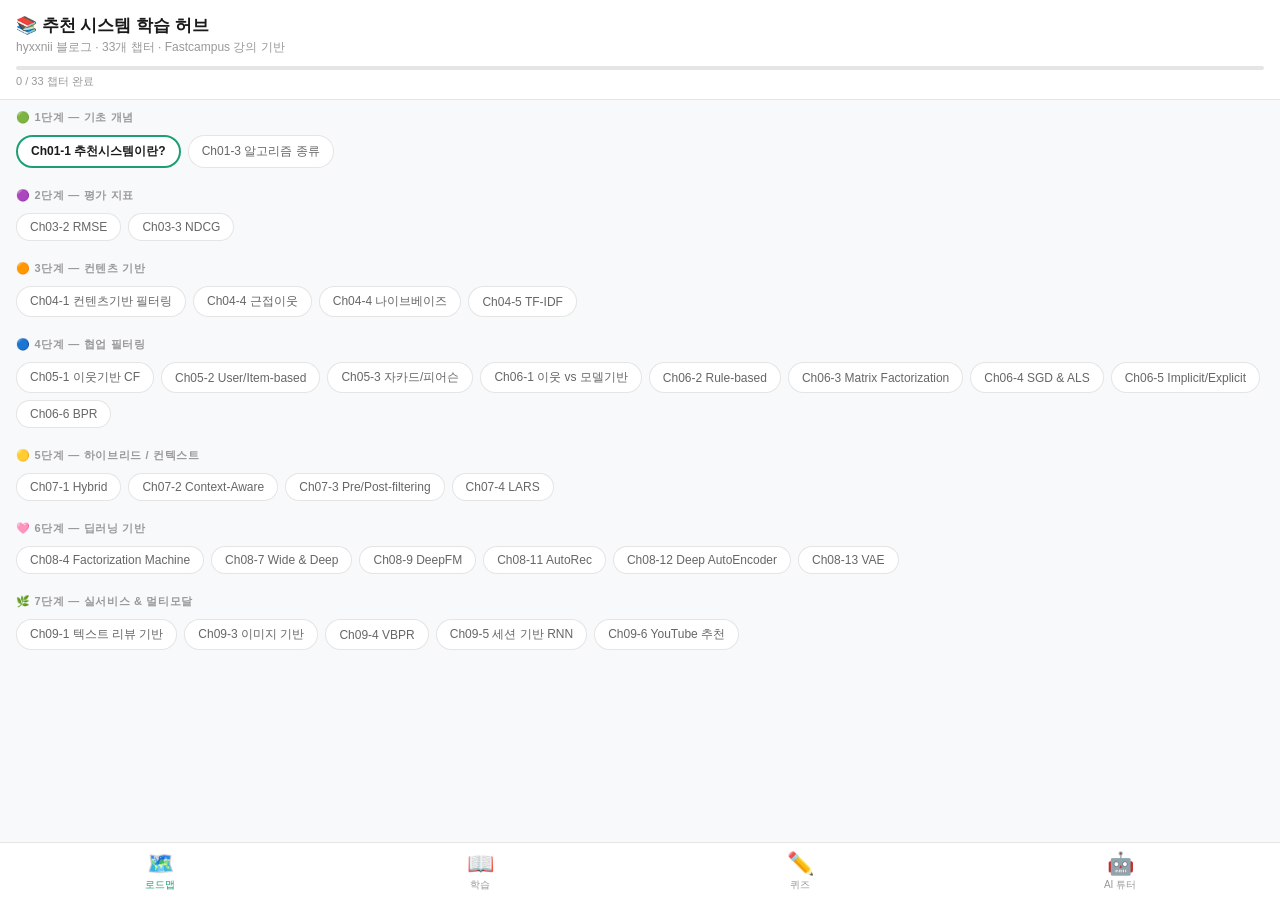
==== index.html @ 432d5e24 "Rename reco.html to index.html" ====
<!DOCTYPE html>
<html lang="ko">
<head>
<meta charset="UTF-8">
<meta name="viewport" content="width=device-width, initial-scale=1.0, maximum-scale=1.0, user-scalable=no">
<meta name="mobile-web-app-capable" content="yes">
<meta name="apple-mobile-web-app-capable" content="yes">
<meta name="apple-mobile-web-app-status-bar-style" content="default">
<meta name="apple-mobile-web-app-title" content="RecSys 학습">
<meta name="theme-color" content="#1D9E75">
<title>추천 시스템 학습 허브</title>
<style>
  :root {
    --green: #1D9E75;
    --green-light: #E1F5EE;
    --green-dark: #0F6E56;
    --purple-light: #EEEDFE;
    --purple-dark: #3C3489;
    --coral-light: #FAECE7;
    --coral-dark: #993C1D;
    --blue-light: #E6F1FB;
    --blue-dark: #185FA5;
    --amber-light: #FAEEDA;
    --amber-dark: #854F0B;
    --pink-light: #FBEAF0;
    --pink-dark: #993356;
    --bg: #F8F9FA;
    --surface: #FFFFFF;
    --text: #1a1a1a;
    --text-sub: #666;
    --text-hint: #999;
    --border: rgba(0,0,0,0.1);
    --radius: 14px;
    --radius-sm: 10px;
    --bottom-nav-h: 64px;
  }
  @media (prefers-color-scheme: dark) {
    :root {
      --bg: #111;
      --surface: #1e1e1e;
      --text: #f0f0f0;
      --text-sub: #aaa;
      --text-hint: #666;
      --border: rgba(255,255,255,0.1);
      --green-light: #0a3028;
      --purple-light: #1a1840;
      --coral-light: #3a1a10;
      --blue-light: #0a2040;
      --amber-light: #2a1a00;
      --pink-light: #2a0a18;
    }
  }

  * { box-sizing: border-box; margin: 0; padding: 0; -webkit-tap-highlight-color: transparent; }

  body {
    font-family: -apple-system, BlinkMacSystemFont, 'Pretendard', 'Noto Sans KR', sans-serif;
    background: var(--bg);
    color: var(--text);
    min-height: 100vh;
    overflow-x: hidden;
  }

  /* ── 상단 헤더 ── */
  .app-header {
    position: fixed; top: 0; left: 0; right: 0; z-index: 100;
    background: var(--surface);
    border-bottom: 1px solid var(--border);
    padding: 14px 16px 10px;
    padding-top: max(14px, env(safe-area-inset-top));
  }
  .app-header h1 { font-size: 17px; font-weight: 700; color: var(--text); }
  .app-header p { font-size: 12px; color: var(--text-hint); margin-top: 2px; }
  .progress-wrap { margin-top: 10px; }
  .progress-track { height: 4px; background: var(--border); border-radius: 99px; }
  .progress-fill { height: 4px; border-radius: 99px; background: var(--green); transition: width 0.4s ease; }
  .progress-label { font-size: 11px; color: var(--text-hint); margin-top: 4px; }

  /* ── 바텀 네비게이션 ── */
  .bottom-nav {
    position: fixed; bottom: 0; left: 0; right: 0; z-index: 100;
    background: var(--surface);
    border-top: 1px solid var(--border);
    display: flex;
    padding-bottom: env(safe-area-inset-bottom);
  }
  .nav-item {
    flex: 1; display: flex; flex-direction: column; align-items: center;
    padding: 10px 4px 8px; cursor: pointer;
    border: none; background: none; color: var(--text-hint);
    font-size: 10px; font-family: inherit; gap: 3px;
    transition: color 0.15s;
  }
  .nav-item.active { color: var(--green); }
  .nav-icon { font-size: 22px; line-height: 1; }

  /* ── 메인 컨텐츠 영역 ── */
  .main {
    padding-top: 110px;
    padding-bottom: calc(var(--bottom-nav-h) + env(safe-area-inset-bottom) + 16px);
    min-height: 100vh;
  }

  .screen { display: none; padding: 0 16px; }
  .screen.active { display: block; }

  /* ── 로드맵 화면 ── */
  .roadmap-section { margin-bottom: 20px; }
  .section-label {
    font-size: 11px; font-weight: 600; color: var(--text-hint);
    text-transform: uppercase; letter-spacing: 0.06em;
    margin-bottom: 10px;
  }
  .chip-row { display: flex; flex-wrap: wrap; gap: 7px; }
  .chip {
    font-size: 12px; padding: 6px 13px; border-radius: 99px;
    border: 1px solid var(--border); background: var(--surface);
    color: var(--text-sub); cursor: pointer; font-family: inherit;
    transition: all 0.15s;
  }
  .chip.done { background: var(--green-light); border-color: var(--green); color: var(--green-dark); }
  .chip.current { border: 2px solid var(--green); font-weight: 600; color: var(--text); }

  /* ── 카드 ── */
  .card {
    background: var(--surface); border-radius: var(--radius);
    border: 1px solid var(--border); padding: 16px; margin-bottom: 12px;
  }
  .badge {
    display: inline-block; font-size: 11px; font-weight: 600;
    padding: 3px 10px; border-radius: 99px; margin-bottom: 10px;
  }
  .badge-intro { background: var(--green-light); color: var(--green-dark); }
  .badge-eval { background: var(--purple-light); color: var(--purple-dark); }
  .badge-content { background: var(--coral-light); color: var(--coral-dark); }
  .badge-collab { background: var(--blue-light); color: var(--blue-dark); }
  .badge-hybrid { background: var(--amber-light); color: var(--amber-dark); }
  .badge-deep { background: var(--pink-light); color: var(--pink-dark); }
  .badge-industry { background: var(--green-light); color: var(--green-dark); }

  .lesson-title { font-size: 18px; font-weight: 700; color: var(--text); margin-bottom: 4px; }
  .lesson-meta { font-size: 12px; color: var(--text-hint); margin-bottom: 16px; display: flex; gap: 12px; align-items: center; }
  .lesson-meta a { color: var(--green); text-decoration: none; }

  .concept {
    border-left: 3px solid var(--green);
    background: var(--green-light);
    border-radius: 0 var(--radius-sm) var(--radius-sm) 0;
    padding: 12px 14px; margin-bottom: 10px;
  }
  .concept h3 { font-size: 13px; font-weight: 700; color: var(--green-dark); margin-bottom: 6px; }
  .concept p { font-size: 13px; color: var(--text-sub); line-height: 1.7; }

  .btn-row { display: flex; gap: 8px; margin-top: 16px; }
  .btn {
    flex: 1; padding: 13px; border-radius: var(--radius-sm);
    border: 1px solid var(--border); background: var(--surface);
    font-size: 14px; font-weight: 600; cursor: pointer;
    font-family: inherit; color: var(--text);
    transition: opacity 0.15s;
  }
  .btn:active { opacity: 0.7; }
  .btn.primary { background: var(--green); color: white; border-color: var(--green); }

  /* ── 챕터 선택 드롭다운 ── */
  .chapter-selector {
    background: var(--surface); border: 1px solid var(--border);
    border-radius: var(--radius-sm); padding: 10px 14px;
    font-size: 14px; color: var(--text); margin-bottom: 16px;
    width: 100%; font-family: inherit; appearance: none;
    background-image: url("data:image/svg+xml,%3Csvg xmlns='http://www.w3.org/2000/svg' width='12' height='12' viewBox='0 0 24 24' fill='none' stroke='%23999' stroke-width='2'%3E%3Cpolyline points='6 9 12 15 18 9'%3E%3C/polyline%3E%3C/svg%3E");
    background-repeat: no-repeat; background-position: right 14px center;
  }

  /* ── 퀴즈 ── */
  .quiz-q { font-size: 15px; font-weight: 600; color: var(--text); margin-bottom: 16px; line-height: 1.5; }
  .opt {
    width: 100%; text-align: left; padding: 13px 14px;
    border: 1px solid var(--border); border-radius: var(--radius-sm);
    background: var(--surface); font-size: 14px; color: var(--text);
    cursor: pointer; margin-bottom: 8px; font-family: inherit; line-height: 1.4;
    transition: all 0.15s;
  }
  .opt:active { opacity: 0.8; }
  .opt.correct { border-color: var(--green); background: var(--green-light); color: var(--green-dark); }
  .opt.wrong { border-color: #E24B4A; background: #FCEBEB; color: #A32D2D; }
  .feedback {
    display: none; font-size: 13px; line-height: 1.6;
    padding: 12px 14px; border-radius: var(--radius-sm); margin-top: 8px;
  }
  .feedback.show { display: block; }
  .feedback.ok { background: var(--green-light); color: var(--green-dark); }
  .feedback.bad { background: #FCEBEB; color: #A32D2D; }

  /* ── AI 튜터 ── */
  .quick-qs { display: flex; flex-direction: column; gap: 7px; margin-bottom: 16px; }
  .quick-q-btn {
    width: 100%; text-align: left; padding: 12px 14px;
    border: 1px solid var(--border); border-radius: var(--radius-sm);
    background: var(--surface); font-size: 13px; color: var(--text-sub);
    cursor: pointer; font-family: inherit; line-height: 1.4;
  }
  .quick-q-btn:active { opacity: 0.7; }

  .chat-box {
    background: var(--surface); border: 1px solid var(--border);
    border-radius: var(--radius); overflow: hidden;
  }
  .chat-header {
    padding: 12px 14px; border-bottom: 1px solid var(--border);
    font-size: 13px; font-weight: 600; color: var(--text-sub);
    background: var(--bg); display: flex; align-items: center; gap: 6px;
  }
  .chat-dot { width: 8px; height: 8px; border-radius: 50%; background: var(--green); }
  .chat-messages {
    padding: 14px; min-height: 160px; max-height: 300px;
    overflow-y: auto; display: flex; flex-direction: column; gap: 10px;
  }
  .msg-ai {
    background: var(--bg); border-radius: 4px 14px 14px 14px;
    padding: 10px 12px; font-size: 13px; line-height: 1.7; color: var(--text);
    max-width: 92%;
  }
  .msg-user {
    background: var(--green); border-radius: 14px 4px 14px 14px;
    padding: 10px 12px; font-size: 13px; line-height: 1.6; color: white;
    max-width: 92%; align-self: flex-end;
  }
  .msg-thinking {
    font-size: 12px; color: var(--text-hint); font-style: italic; padding: 4px 0;
  }
  .chat-input-row {
    display: flex; gap: 8px; padding: 10px 12px;
    border-top: 1px solid var(--border); background: var(--surface);
  }
  .chat-input-row input {
    flex: 1; border: 1px solid var(--border); border-radius: 99px;
    padding: 9px 14px; font-size: 14px; font-family: inherit;
    background: var(--bg); color: var(--text); outline: none;
  }
  .chat-input-row input:focus { border-color: var(--green); }
  .send-btn {
    width: 38px; height: 38px; border-radius: 50%;
    background: var(--green); border: none; color: white;
    font-size: 16px; cursor: pointer; display: flex; align-items: center; justify-content: center;
    flex-shrink: 0;
  }
  .send-btn:active { opacity: 0.8; }

  /* 스크롤 */
  ::-webkit-scrollbar { width: 4px; }
  ::-webkit-scrollbar-track { background: transparent; }
  ::-webkit-scrollbar-thumb { background: var(--border); border-radius: 99px; }
</style>
</head>
<body>

<header class="app-header">
  <h1>📚 추천 시스템 학습 허브</h1>
  <p>hyxxnii 블로그 · 33개 챕터 · Fastcampus 강의 기반</p>
  <div class="progress-wrap">
    <div class="progress-track">
      <div class="progress-fill" id="prog-fill" style="width:0%"></div>
    </div>
    <div class="progress-label" id="prog-label">0 / 33 챕터 완료</div>
  </div>
</header>

<main class="main">

  <!-- ① 로드맵 화면 -->
  <div class="screen active" id="screen-map">
    <div class="roadmap-section">
      <div class="section-label">🟢 1단계 — 기초 개념</div>
      <div class="chip-row">
        <button class="chip current" onclick="goLesson(0)">Ch01-1 추천시스템이란?</button>
        <button class="chip" onclick="goLesson(1)">Ch01-3 알고리즘 종류</button>
      </div>
    </div>
    <div class="roadmap-section">
      <div class="section-label">🟣 2단계 — 평가 지표</div>
      <div class="chip-row">
        <button class="chip" onclick="goLesson(2)">Ch03-2 RMSE</button>
        <button class="chip" onclick="goLesson(3)">Ch03-3 NDCG</button>
      </div>
    </div>
    <div class="roadmap-section">
      <div class="section-label">🟠 3단계 — 컨텐츠 기반</div>
      <div class="chip-row">
        <button class="chip" onclick="goLesson(4)">Ch04-1 컨텐츠기반 필터링</button>
        <button class="chip" onclick="goLesson(5)">Ch04-4 근접이웃</button>
        <button class="chip" onclick="goLesson(6)">Ch04-4 나이브베이즈</button>
        <button class="chip" onclick="goLesson(7)">Ch04-5 TF-IDF</button>
      </div>
    </div>
    <div class="roadmap-section">
      <div class="section-label">🔵 4단계 — 협업 필터링</div>
      <div class="chip-row">
        <button class="chip" onclick="goLesson(8)">Ch05-1 이웃기반 CF</button>
        <button class="chip" onclick="goLesson(9)">Ch05-2 User/Item-based</button>
        <button class="chip" onclick="goLesson(10)">Ch05-3 자카드/피어슨</button>
        <button class="chip" onclick="goLesson(11)">Ch06-1 이웃 vs 모델기반</button>
        <button class="chip" onclick="goLesson(12)">Ch06-2 Rule-based</button>
        <button class="chip" onclick="goLesson(13)">Ch06-3 Matrix Factorization</button>
        <button class="chip" onclick="goLesson(14)">Ch06-4 SGD & ALS</button>
        <button class="chip" onclick="goLesson(15)">Ch06-5 Implicit/Explicit</button>
        <button class="chip" onclick="goLesson(16)">Ch06-6 BPR</button>
      </div>
    </div>
    <div class="roadmap-section">
      <div class="section-label">🟡 5단계 — 하이브리드 / 컨텍스트</div>
      <div class="chip-row">
        <button class="chip" onclick="goLesson(17)">Ch07-1 Hybrid</button>
        <button class="chip" onclick="goLesson(18)">Ch07-2 Context-Aware</button>
        <button class="chip" onclick="goLesson(19)">Ch07-3 Pre/Post-filtering</button>
        <button class="chip" onclick="goLesson(20)">Ch07-4 LARS</button>
      </div>
    </div>
    <div class="roadmap-section">
      <div class="section-label">🩷 6단계 — 딥러닝 기반</div>
      <div class="chip-row">
        <button class="chip" onclick="goLesson(21)">Ch08-4 Factorization Machine</button>
        <button class="chip" onclick="goLesson(22)">Ch08-7 Wide & Deep</button>
        <button class="chip" onclick="goLesson(23)">Ch08-9 DeepFM</button>
        <button class="chip" onclick="goLesson(24)">Ch08-11 AutoRec</button>
        <button class="chip" onclick="goLesson(25)">Ch08-12 Deep AutoEncoder</button>
        <button class="chip" onclick="goLesson(26)">Ch08-13 VAE</button>
      </div>
    </div>
    <div class="roadmap-section">
      <div class="section-label">🌿 7단계 — 실서비스 & 멀티모달</div>
      <div class="chip-row">
        <button class="chip" onclick="goLesson(27)">Ch09-1 텍스트 리뷰 기반</button>
        <button class="chip" onclick="goLesson(28)">Ch09-3 이미지 기반</button>
        <button class="chip" onclick="goLesson(29)">Ch09-4 VBPR</button>
        <button class="chip" onclick="goLesson(30)">Ch09-5 세션 기반 RNN</button>
        <button class="chip" onclick="goLesson(31)">Ch09-6 YouTube 추천</button>
      </div>
    </div>
  </div>

  <!-- ② 학습 화면 -->
  <div class="screen" id="screen-learn">
    <select class="chapter-selector" id="ch-selector" onchange="goLesson(parseInt(this.value))"></select>
    <div id="lesson-body"></div>
  </div>

  <!-- ③ 퀴즈 화면 -->
  <div class="screen" id="screen-quiz">
    <select class="chapter-selector" id="quiz-selector" onchange="renderQuiz(parseInt(this.value))"></select>
    <div id="quiz-body"></div>
  </div>

  <!-- ④ AI 튜터 화면 -->
  <div class="screen" id="screen-ai">
    <p style="font-size:13px;color:var(--text-sub);margin-bottom:12px;">현재 챕터에 대해 AI 튜터에게 질문하세요.</p>
    <div class="quick-qs">
      <button class="quick-q-btn" onclick="askAI('추천시스템에서 Collaborative Filtering과 Content-based Filtering의 핵심 차이를 실무 예시로 설명해줘')">💡 CF vs Content-based 차이 →</button>
      <button class="quick-q-btn" onclick="askAI('Matrix Factorization의 Latent Factor가 무엇인지, 커머스에서 어떻게 해석할 수 있는지 설명해줘')">💡 MF Latent Factor 의미 →</button>
      <button class="quick-q-btn" onclick="askAI('NDCG와 RMSE를 추천시스템 평가에 사용할 때 각각 어떤 상황에 더 적합한지 알려줘')">💡 NDCG vs RMSE 비교 →</button>
      <button class="quick-q-btn" onclick="askAI('Implicit Feedback과 Explicit Feedback의 차이와 커머스 플랫폼 예시를 들어줘')">💡 Implicit / Explicit 피드백 →</button>
      <button class="quick-q-btn" onclick="askAI('Wide & Deep과 DeepFM 모델의 차이점과 각각 어떤 상황에 적합한지 설명해줘')">💡 Wide&Deep vs DeepFM →</button>
      <button class="quick-q-btn" onclick="askAI('YouTube 추천시스템의 surrogate problem이 무엇인지, 실무에서 어떻게 대응하는지 설명해줘')">💡 YouTube surrogate problem →</button>
    </div>
    <div class="chat-box">
      <div class="chat-header">
        <div class="chat-dot"></div>
        AI 튜터 (블로그 내용 기반)
      </div>
      <div class="chat-messages" id="ai-msgs">
        <div class="msg-ai">안녕하세요! 추천 시스템 학습을 도와드릴 AI 튜터입니다. 위의 빠른 질문을 누르거나 아래에 직접 입력해보세요 😊</div>
      </div>
      <div class="chat-input-row">
        <input type="text" id="ai-input" placeholder="질문 입력..." onkeydown="if(event.key==='Enter')sendAI()" />
        <button class="send-btn" onclick="sendAI()">↑</button>
      </div>
    </div>
  </div>

</main>

<!-- 바텀 네비게이션 -->
<nav class="bottom-nav">
  <button class="nav-item active" id="nav-map" onclick="showScreen('map')">
    <span class="nav-icon">🗺️</span>로드맵
  </button>
  <button class="nav-item" id="nav-learn" onclick="showScreen('learn')">
    <span class="nav-icon">📖</span>학습
  </button>
  <button class="nav-item" id="nav-quiz" onclick="showScreen('quiz')">
    <span class="nav-icon">✏️</span>퀴즈
  </button>
  <button class="nav-item" id="nav-ai" onclick="showScreen('ai')">
    <span class="nav-icon">🤖</span>AI 튜터
  </button>
</nav>

<script>
const LESSONS = [
  { id:0, ch:"Ch 01-1", title:"추천시스템이란?", badge:"badge-intro", badgeText:"기초",
    url:"https://velog.io/@hyxxnii/추천-시스템",
    concepts:[
      { h:"추천시스템의 정의", p:"특정 사용자가 좋아할 상품을 추천하거나, 비슷한 상품을 좋아할 사용자를 추천하는 시스템. 핵심 용어는 사용자(User)와 상품(Item). 사용자가 원하는 것을 정확히 모르지만 좋아할 것 같은 아이템을 예측해서 보여준다." },
      { h:"검색 vs 추천 서비스", p:"검색(Pull): 사용자가 요구한 후 작동, 스스로 원하는 바를 알고 있음. 추천(Push): 사용자가 요구하기 전 작동, 사용자 스스로 원하는 바를 정확히 모름. 검색은 정보를 당기고(Pull), 추천은 정보를 제공한다(Push)." },
      { h:"User / Item 프로파일링", p:"User Profile: 고유 정보(나이, 성별, 지역), 행동 패턴(클릭, 검색 로그). 수집 방법 — Explicit(설문/평가) vs Implicit(웹 머무는 시간, 클릭 패턴). 추천 알고리즘의 목적은 아이템·사용자를 점수화(Scoring)하여 Top-N을 추천하는 것." }
    ],
    quiz:{ q:"추천시스템과 검색 서비스의 가장 큰 차이점은?", opts:["추천은 사용자가 요청 후 작동한다","추천은 사용자가 원할 것 같은 정보를 먼저 제공한다","검색은 Implicit 데이터를 주로 사용한다","추천은 키워드 기반으로만 동작한다"], ans:1, exp:"추천(Push)은 사용자가 요구하기 전에 먼저 작동하며, 사용자가 스스로 원하는 바를 정확히 모르는 상황에서 좋아할 것 같은 아이템을 예측합니다." }
  },
  { id:1, ch:"Ch 01-3", title:"추천 알고리즘의 종류", badge:"badge-intro", badgeText:"기초",
    url:"https://velog.io/@hyxxnii/Ch-03.-추천-알고리즘의-종류",
    concepts:[
      { h:"추천시스템 vs 추천 알고리즘", p:"추천시스템: 어떤 추천을 할지, 플랫폼에서 유저에게 결과를 어떻게 보여줄지 전체를 총괄. 추천 알고리즘: 아이템 Pool(전체)에서 특정 후보군을 뽑아내는 핵심 로직." },
      { h:"알고리즘 분류", p:"① Content-based Filtering: 아이템 특징 기반. ② Collaborative Filtering: 사용자 간 유사도 기반. ③ Hybrid: 여러 알고리즘 조합. ④ Context-Aware: 위치·시간 등 맥락 정보 활용. ⑤ Location-based: 유저 위치 기반. ⑥ Real-time: 시간 변화에 따른 추천." },
      { h:"Social 정보 활용", p:"인스타그램처럼 팔로워나 커뮤니티 정보(Social 정보)를 활용하면 더 좋은 추천 가능. Graph Neural Network 계열 방법이 이를 활용한다." }
    ],
    quiz:{ q:"Context-Aware 추천시스템이 기존 대비 추가로 활용하는 정보는?", opts:["사용자 평점 데이터","아이템 카테고리 정보","위치·시간 등 맥락 정보","협업 필터링 결과"], ans:2, exp:"Context-Aware는 유저와 아이템의 단순 상호관계 외에 위치·시간 등 맥락(Context) 정보까지 포함하는 포괄적인 추천시스템입니다." }
  },
  { id:2, ch:"Ch 03-2", title:"추천시스템 평가 — RMSE", badge:"badge-eval", badgeText:"평가지표",
    url:"https://velog.io/@hyxxnii/Ch-03-2.-추천시스템-평가-RMSE",
    concepts:[
      { h:"RMSE 정의", p:"Root Mean Square Error. 잔차(residual)의 제곱을 산술평균한 값의 제곱근. 평점 예측(Prediction Problem) 성능 평가에 주로 사용. 제곱으로 오차를 크게 만들고, 제곱근으로 원래 scale로 돌아간다." },
      { h:"RMSE 주의점", p:"같은 RMSE 값이어도 평점 스케일(1~10 vs 1~100)이 다르면 의미가 다름 → 플랫폼 간 단순 비교 불가. 'RMSE 25% 향상 = 추천 성능 25% 향상'이 절대 아님. 수치보다 실제 사용자 만족이 중요하다." },
      { h:"Model A vs B 핵심 사례", p:"Model A: 모든 영화를 3.5점으로 예측 → RMSE 낮을 수 있음. Model B: 높은 평점엔 높게, 낮은 평점엔 낮게 → RMSE 높지만 실제 더 신뢰도 있는 예측. RMSE가 낮다고 무조건 좋은 추천이 아님을 보여주는 핵심 예시." }
    ],
    quiz:{ q:"RMSE에 대한 설명으로 옳지 않은 것은?", opts:["잔차 제곱의 평균에 제곱근을 씌운 값이다","평점 예측 문제에 주로 활용된다","RMSE가 낮을수록 항상 더 좋은 추천 품질이다","플랫폼 간 단순 비교는 의미가 없다"], ans:2, exp:"RMSE가 낮아도 실제 추천 품질이 좋지 않을 수 있습니다. 모든 영화를 3.5로 예측해도 RMSE는 낮을 수 있지만 개인화가 전혀 안 된 상태입니다." }
  },
  { id:3, ch:"Ch 03-3", title:"추천시스템 평가 — NDCG", badge:"badge-eval", badgeText:"평가지표",
    url:"https://velog.io/@hyxxnii/Ch-03-3.-추천시스템-평가-NDCG",
    concepts:[
      { h:"NDCG 정의", p:"Normalized Discounted Cumulative Gain. 랭킹 추천에 많이 사용되는 평가 지표. 기존 정보 검색(IR)에서 주로 사용. Top-N 랭킹 리스트를 만들고, 관심있거나 관련성 높은 아이템이 상위에 포함되었는지 평가." },
      { h:"NDCG vs RMSE 차이", p:"RMSE: 평점 예측 정확도 평가 (얼마나 정확히 맞췄나). NDCG: 순서(랭킹)까지 맞췄는지 평가 (상위에 좋은 아이템이 오는가). NDCG는 순위에 가중치를 줌 → 상위 순위일수록 더 중요." },
      { h:"DCG → NDCG 계산", p:"DCG: 관련도 높은 아이템이 하위 순위에 있을수록 log로 할인. NDCG: DCG를 Ideal DCG(IDCG, 가능한 최고 순서의 DCG)로 나눠 0~1로 정규화. 0에 가까울수록 나쁜 랭킹, 1에 가까울수록 완벽한 랭킹." }
    ],
    quiz:{ q:"NDCG에서 'Discounted'의 의미는?", opts:["추천 아이템 가격을 할인한다","하위 순위 아이템에 낮은 점수를 부여한다","전체 추천 아이템 수를 줄인다","사용자 관심도를 낮춘다"], ans:1, exp:"NDCG에서 Discount는 관련 아이템이 하위 순위에 있을수록 log를 적용해 점수를 낮추는 것입니다. 좋은 아이템이 상위에 올수록 높은 점수를 받습니다." }
  },
  { id:4, ch:"Ch 04-1", title:"컨텐츠 기반 추천시스템", badge:"badge-content", badgeText:"Content-based",
    url:"https://velog.io/@hyxxnii/Ch-04.1-컨텐츠기반-추천시스템",
    concepts:[
      { h:"Content-based Filtering 개요", p:"사용자가 과거에 좋아했던 아이템의 속성(특징)을 분석하여, 유사한 속성을 가진 아이템을 추천. 아이템의 내용(content) 자체를 분석한다. ex) 액션 영화를 좋아하면 → 다른 액션 영화 추천." },
      { h:"장점과 단점", p:"장점: 다른 사용자 데이터 불필요, 신규 아이템(Cold Start)에 강함, 추천 이유 설명 가능(Explainability). 단점: 아이템 특징을 잘 정의해야 함, 새로운 카테고리 발견 어려움(Filter Bubble), 다양성 부족." },
      { h:"아이템 표현 방법", p:"텍스트: TF-IDF, 단어 빈도 분석. 이미지: CNN feature 추출. 메타데이터: 장르, 가격, 브랜드. 이를 벡터로 표현하고 코사인 유사도 등으로 아이템 간 유사도를 계산한다." }
    ],
    quiz:{ q:"Content-based Filtering의 핵심 단점은?", opts:["다른 사용자 데이터가 너무 많이 필요하다","아이템 정보 없어도 추천 가능하다","기존에 좋아한 것과 유사한 것만 추천 — Filter Bubble 발생","Cold Start 문제가 심각하다"], ans:2, exp:"Content-based Filtering은 사용자의 과거 취향과 유사한 것만 추천하여 Filter Bubble이 발생하고, 새로운 카테고리나 관심사 발견이 어렵다는 단점이 있습니다." }
  },
  { id:5, ch:"Ch 04-4", title:"근접이웃 추천 알고리즘", badge:"badge-content", badgeText:"Content-based",
    url:"https://velog.io/@hyxxnii/Ch-04-4.-근접이웃-추천-알고리즘",
    concepts:[
      { h:"KNN 추천 개요", p:"K-Nearest Neighbors 알고리즘을 추천에 적용. 특정 아이템 또는 사용자와 가장 가까운(유사한) K개의 이웃을 찾아 추천. 거리(유사도)를 기반으로 이웃을 정의한다." },
      { h:"유사도 계산", p:"코사인 유사도: 벡터 방향의 유사성 측정 (방향이 같을수록 1에 가까움). 유클리드 거리: 좌표 간의 직선 거리. 피어슨 상관계수: 선형 상관관계 측정. Content-based에서는 아이템 특징 벡터 간의 유사도를 계산." },
      { h:"K값 선택의 중요성", p:"K가 너무 작으면: 노이즈에 민감, 과적합 위험. K가 너무 크면: 관련 없는 이웃 포함, 추천 품질 하락. 적절한 K 선택이 중요하며, 보통 교차 검증으로 최적값을 찾는다." }
    ],
    quiz:{ q:"KNN 추천에서 K값이 너무 클 때 발생하는 문제는?", opts:["노이즈에 너무 민감해진다","관련 없는 이웃을 포함해 추천 품질이 낮아진다","계산 속도가 빨라진다","Cold Start 문제가 심해진다"], ans:1, exp:"K값이 너무 크면 관련성이 낮은 이웃까지 포함하게 되어 추천 품질이 저하됩니다. 반대로 K가 너무 작으면 노이즈에 민감해집니다." }
  },
  { id:6, ch:"Ch 04-4", title:"나이브베이즈 추천알고리즘", badge:"badge-content", badgeText:"Content-based",
    url:"https://velog.io/@hyxxnii/Ch-04-4.-나이브베이즈-추천알고리즘",
    concepts:[
      { h:"나이브베이즈 개요", p:"베이즈 정리를 기반으로 한 확률적 분류 알고리즘. P(A|B) = P(B|A)×P(A) / P(B). P(A): 사전확률(prior), P(A|B): 사후확률(posterior, 구하고자 하는 것). 사전확률을 바탕으로 새 정보가 들어오면 사후확률을 업데이트한다." },
      { h:"추천에서의 활용", p:"사용자가 특정 아이템을 좋아할 확률을 계산. 각 특징(feature)이 독립적이라고 가정(Naive 가정). 텍스트 기반 추천에서 특히 효과적: 상품 설명, 리뷰 등 텍스트에서 사용자의 관심사를 모델링." },
      { h:"Naive 가정의 의미", p:"'Naive'는 모든 특징이 서로 독립적이라고 가정하는 것. 현실에서는 특징들이 상관관계를 가지지만, 이 가정 덕분에 계산이 단순해짐. 단순한 가정에도 불구하고 실제로는 꽤 좋은 성능을 보임." }
    ],
    quiz:{ q:"나이브베이즈에서 'Naive'가 의미하는 것은?", opts:["알고리즘이 단순하다는 의미","모든 feature가 서로 독립적이라고 가정한다는 의미","사용자 데이터가 적다는 의미","계산 속도가 느리다는 의미"], ans:1, exp:"Naive는 모든 특징(feature)이 서로 독립적이라는 가정입니다. 현실에서는 맞지 않지만 이 가정 덕분에 계산이 단순해지며, 실제로도 꽤 좋은 성능을 보입니다." }
  },
  { id:7, ch:"Ch 04-5", title:"TF-IDF란?", badge:"badge-content", badgeText:"Content-based",
    url:"https://velog.io/@hyxxnii/Ch-04.5-TF-IDF란",
    concepts:[
      { h:"TF-IDF 정의", p:"Term Frequency-Inverse Document Frequency. 텍스트에서 단어의 중요도를 수치화하는 방법. TF(단어 빈도): 해당 문서에서 특정 단어가 얼마나 자주 등장하는가. IDF(역문서 빈도): 해당 단어가 전체 문서에서 얼마나 드문가." },
      { h:"TF × IDF의 의미", p:"자주 등장하지만(TF 높음) 여러 문서에서 흔하면(IDF 낮음) → 중요도 낮음. ex) '이다', '하다' 같은 조사. 자주 등장하고(TF 높음) 특정 문서에서만 나타나면(IDF 높음) → 중요도 높음. 해당 문서의 핵심 키워드." },
      { h:"추천에서의 활용", p:"상품 설명, 리뷰를 TF-IDF 벡터로 변환. 사용자가 좋아한 아이템의 TF-IDF 벡터 평균 = 사용자 프로필. 다른 아이템과의 코사인 유사도로 추천. 텍스트 기반 Content-based Filtering의 핵심 도구." }
    ],
    quiz:{ q:"TF-IDF에서 IDF 값이 높다는 것의 의미는?", opts:["해당 단어가 매우 흔하게 쓰인다","해당 단어가 특정 문서에서만 나타나는 희귀한 단어다","문서 개수가 많다","TF 값이 낮다"], ans:1, exp:"IDF(Inverse Document Frequency)는 역문서 빈도입니다. IDF가 높을수록 전체 문서에서 드물게 나타나는 특수한 단어를 의미하며, 그 단어가 해당 문서의 핵심 키워드임을 나타냅니다." }
  },
  { id:8, ch:"Ch 05-1", title:"이웃기반 협업 필터링", badge:"badge-collab", badgeText:"Collaborative",
    url:"https://velog.io/@hyxxnii/Ch-05-1.-이웃기반-협업필터링",
    concepts:[
      { h:"협업 필터링(CF) 개요", p:"많은 사용자들의 행동 데이터(평점, 클릭 등)를 협업(Collaborate)하여 추천. '나와 비슷한 취향의 사람들이 좋아한 아이템 = 나도 좋아할 것' 가정. 다른 사용자 데이터를 함께 활용한다는 것이 핵심." },
      { h:"User-based vs Item-based", p:"User-based CF: 나와 취향이 비슷한 사용자를 찾고, 그들이 좋아한 아이템을 추천. Item-based CF: 내가 좋아한 아이템과 유사한 아이템을 추천. 일반적으로 Item-based가 더 안정적 (아이템 수 < 사용자 수이므로)." },
      { h:"CF의 장단점", p:"장점: 아이템 내용 분석 불필요, 새로운 아이템 발견 가능(Serendipity). 단점: Cold Start(신규 사용자/아이템에 약함), Sparsity(평점 데이터 부족), 대규모 데이터에서 계산 비용 증가." }
    ],
    quiz:{ q:"협업 필터링의 가장 큰 장점은?", opts:["아이템 내용을 상세히 분석해야 한다","신규 사용자에게도 즉시 적용 가능하다","다른 사용자 행동 기반으로 새로운 아이템 발견(Serendipity) 가능","계산 비용이 매우 적다"], ans:2, exp:"CF는 유사한 취향의 사용자들의 행동을 기반으로 하므로 Content-based와 달리 사용자가 미처 몰랐던 새로운 아이템을 발견하는 Serendipity가 가능합니다." }
  },
  { id:9, ch:"Ch 05-2", title:"User-based & Item-based CF", badge:"badge-collab", badgeText:"Collaborative",
    url:"https://velog.io/@hyxxnii/Ch-05-2.-User-based-Item-based",
    concepts:[
      { h:"User-based CF 동작 원리", p:"① 타겟 사용자와 다른 사용자 간 유사도 계산. ② 가장 유사한 K명의 이웃 선택. ③ 이웃들이 좋아한 아이템 중 타겟 사용자가 보지 않은 것을 추천. 유사도 높은 이웃의 평가에 가중치를 더 줌." },
      { h:"Item-based CF 동작 원리", p:"① 타겟 사용자가 좋아한 아이템과 다른 아이템들 간 유사도 계산. ② 가장 유사한 K개 아이템 추천. 아이템 간 유사도는 사용자 평점 패턴을 기반으로 계산. 아이템 유사도는 시간에 따라 크게 변하지 않아 안정적." },
      { h:"어떤 것을 선택해야 할까?", p:"User-based: 사용자 수 < 아이템 수일 때 유리. 개인화 추천에 강함. Item-based: 아이템 수 < 사용자 수일 때 유리. 대부분의 이커머스에서는 Item-based가 더 확장 가능하고 안정적." }
    ],
    quiz:{ q:"대부분의 이커머스에서 User-based보다 Item-based CF를 선호하는 이유는?", opts:["계산이 더 쉽기 때문에","아이템 수가 사용자 수보다 적어 더 안정적이기 때문에","신규 아이템에 더 강하기 때문에","평점 데이터가 필요 없기 때문에"], ans:1, exp:"이커머스에서는 일반적으로 아이템 수보다 사용자 수가 훨씬 많습니다. Item-based CF는 아이템 간 유사도를 계산하므로 연산이 더 안정적이고 아이템 유사도가 시간에 따라 크게 변하지 않아 효율적입니다." }
  },
  { id:10, ch:"Ch 05-3", title:"자카드 & 피어슨 유사도", badge:"badge-collab", badgeText:"Collaborative",
    url:"https://velog.io/@hyxxnii/Ch-05-3.-자카드-피어슨-유사도",
    concepts:[
      { h:"자카드 유사도", p:"두 집합의 교집합 / 합집합으로 유사도 측정. 0~1 범위. 이진 데이터(구매 여부, 클릭 여부 등 Implicit Feedback)에 적합. ex) A 사용자가 구매한 아이템 집합과 B 사용자가 구매한 아이템 집합의 유사도 측정." },
      { h:"피어슨 상관계수", p:"두 변수 간의 선형 상관관계 측정. -1~1 범위. 평점 데이터(Explicit Feedback)에 적합. 사용자마다 다른 평점 기준(후한 사람 vs 박한 사람)을 보정할 수 있다는 장점. 코사인 유사도보다 개인 기준 차이를 잘 처리." },
      { h:"코사인 유사도", p:"두 벡터 간의 각도(방향)로 유사도 측정. 0~1 범위(양수일 때). 평점 행렬에서 사용자 또는 아이템 벡터 간 유사도 계산에 많이 사용. 벡터의 크기(magnitude)는 무시하고 방향만 고려한다." }
    ],
    quiz:{ q:"이진 데이터(구매 여부)를 기반으로 사용자 유사도를 계산할 때 가장 적합한 방법은?", opts:["피어슨 상관계수","자카드 유사도","유클리드 거리","RMSE"], ans:1, exp:"자카드 유사도는 교집합/합집합으로 두 집합의 유사도를 측정하므로 구매 여부(0/1) 같은 이진 Implicit Feedback 데이터에 가장 적합합니다." }
  },
  { id:11, ch:"Ch 06-1", title:"이웃기반 vs 모델기반 CF", badge:"badge-collab", badgeText:"Collaborative",
    url:"https://velog.io/@hyxxnii/Ch-06-1.-이웃기반-vs.-모델기반-협업필터링",
    concepts:[
      { h:"이웃기반 CF (Memory-based)", p:"사용자-아이템 평점 행렬을 그대로 메모리에 저장하여 사용. 장점: 직관적, 새 데이터 즉시 반영. 단점: 사용자/아이템 수 증가 시 계산 폭발, Sparsity 문제." },
      { h:"모델기반 CF (Model-based)", p:"데이터로 모델을 학습하여 추천. Matrix Factorization, Deep Learning 등. 장점: 확장성 우수, Sparsity 극복, 잠재 패턴 학습. 단점: 모델 재학습 필요, 새 데이터 즉시 반영 어려움." },
      { h:"실무에서의 선택", p:"소규모 데이터 + 실시간 반영 필요: 이웃기반. 대규모 데이터 + 확장성 필요: 모델기반. 실제 대형 플랫폼(Netflix, YouTube, 올리브영 등)은 거의 모델기반 CF 사용. 두 방식을 Hybrid로 결합하기도 함." }
    ],
    quiz:{ q:"대규모 플랫폼에서 이웃기반보다 모델기반 CF를 선호하는 핵심 이유는?", opts:["구현이 더 쉽기 때문에","확장성이 뛰어나고 Sparsity를 극복할 수 있기 때문에","새 데이터를 즉시 반영할 수 있기 때문에","메모리를 적게 사용하기 때문에"], ans:1, exp:"모델기반 CF는 데이터로 모델을 학습하여 대규모 데이터에서 확장성이 뛰어나고, Matrix Factorization 등으로 Sparsity 문제를 극복할 수 있어 대형 플랫폼에 적합합니다." }
  },
  { id:12, ch:"Ch 06-2", title:"Rule-based CF (Association Rule)", badge:"badge-collab", badgeText:"Collaborative",
    url:"https://velog.io/@hyxxnii/Ch-06-2.-Rule-based-협업필터링feat.-Association-Rule",
    concepts:[
      { h:"연관 규칙(Association Rule) 개요", p:"'A를 구매한 사람은 B도 구매한다' 형태의 규칙 발견. 대형마트에서 기저귀를 사는 사람이 맥주도 산다는 유명한 예시. 장바구니 분석(Market Basket Analysis)이 대표 사례." },
      { h:"핵심 지표 — Support, Confidence, Lift", p:"Support(지지도): 전체 거래에서 A와 B가 함께 등장하는 비율. Confidence(신뢰도): A를 구매한 사람 중 B도 구매한 비율. Lift(향상도): Confidence / P(B). Lift > 1이면 A와 B는 양의 상관관계, Lift < 1이면 음의 상관관계." },
      { h:"Apriori 알고리즘", p:"빈번하게 등장하는 아이템 집합(Frequent Itemset)을 효율적으로 찾는 알고리즘. 최소 Support 임계값(min_support) 이상의 아이템 셋만 추출. 대규모 데이터에서는 FP-Growth 알고리즘이 더 효율적." }
    ],
    quiz:{ q:"Lift 값이 1보다 크다는 것의 의미는?", opts:["A와 B는 서로 독립적이다","A를 구매하면 B를 구매할 확률이 우연보다 높다","A와 B의 Support가 낮다","Confidence가 낮다"], ans:1, exp:"Lift > 1은 A를 구매했을 때 B를 구매할 확률이 B의 전체 구매 확률보다 높다는 의미입니다. 즉, A와 B 사이에 양의 연관성이 있음을 나타냅니다." }
  },
  { id:13, ch:"Ch 06-3", title:"Latent Factor & Matrix Factorization", badge:"badge-collab", badgeText:"Collaborative",
    url:"https://velog.io/@hyxxnii/Ch-06-3.-Latent-Factor-Model-Matrix-Factorization",
    concepts:[
      { h:"Matrix Factorization(MF) 개요", p:"사용자-아이템 행렬을 두 개의 낮은 차원 행렬로 분해. User Matrix(U) × Item Matrix(V)^T 로 원래 행렬 근사. 빈칸(평점 없는 곳)을 예측하는 것이 목표. 넷플릭스 프라이즈 대회 우승 방법론." },
      { h:"Latent Factor(잠재 요인)란?", p:"명시적으로 정의되지 않은 숨겨진 특성. ex) 영화의 '액션성', '감동', '로맨스' 같은 잠재 요소. 사용자도 이 latent factor에 대한 선호도 벡터를 가짐. MF는 이 잠재 요인을 자동으로 학습한다." },
      { h:"MF의 장점", p:"Sparsity 문제 극복: 희소한 평점 행렬도 잘 다룸. 일반화: 학습하지 않은 사용자-아이템 쌍도 예측 가능. 확장성: SGD/ALS로 대규모 데이터 적용 가능. 올리브영 같은 커머스에서 '구매 패턴의 잠재 요인'을 학습할 수 있음." }
    ],
    quiz:{ q:"Matrix Factorization에서 Latent Factor 차원을 늘리면?", opts:["항상 성능이 향상된다","표현력은 높아지지만 Overfitting 위험이 증가한다","계산 시간이 줄어든다","Sparsity 문제가 더 심해진다"], ans:1, exp:"Latent Factor 차원을 높이면 더 복잡한 패턴을 학습(표현력 증가)할 수 있지만, 동시에 훈련 데이터에 과적합될 위험도 증가합니다. 적절한 차원 선택이 중요합니다." }
  },
  { id:14, ch:"Ch 06-4", title:"SGD & ALS로 MF 이해", badge:"badge-collab", badgeText:"Collaborative",
    url:"https://velog.io/@hyxxnii/Ch-06-4.-SGD-ALS로-Matrix-Factorization-완벽-이해",
    concepts:[
      { h:"MF 최적화 목표", p:"실제 평점과 예측 평점의 차이(오차)를 최소화. 목적함수: Σ(r_ui - u_i^T × v_i)^2 + λ(||u||^2 + ||v||^2). λ는 regularization 계수로 과적합 방지. U와 V 행렬의 값을 반복적으로 업데이트하며 최적값 탐색." },
      { h:"SGD (Stochastic Gradient Descent)", p:"확률적 경사 하강법. 모든 데이터가 아닌 일부 샘플로 그래디언트 계산하여 업데이트. 장점: 빠른 업데이트, 대규모 데이터 처리 가능. 단점: 수렴이 불안정할 수 있음, 병렬화 어려움." },
      { h:"ALS (Alternating Least Squares)", p:"교대 최소자승법. U를 고정하고 V 최적화 → V를 고정하고 U 최적화를 반복. 장점: 병렬화 용이(Spark, 분산 처리 적합), 안정적 수렴. 단점: SGD보다 단일 iteration이 느림. 대규모 분산 환경에서 선호." }
    ],
    quiz:{ q:"대규모 분산 처리 환경(Spark 등)에서 SGD보다 ALS를 선호하는 이유는?", opts:["수렴 속도가 더 빠르기 때문에","병렬화가 용이하기 때문에","메모리를 적게 사용하기 때문에","구현이 더 쉽기 때문에"], ans:1, exp:"ALS는 U와 V를 교대로 최적화하는 방식이라 각 단계가 독립적으로 병렬 처리 가능합니다. Spark 같은 분산 처리 환경에서 ALS가 SGD보다 훨씬 효율적입니다." }
  },
  { id:15, ch:"Ch 06-5", title:"Implicit & Explicit Feedback", badge:"badge-collab", badgeText:"Collaborative",
    url:"https://velog.io/@hyxxnii/Ch-06-5.-Implicit과-Explicit-Feedback",
    concepts:[
      { h:"Explicit Feedback", p:"사용자가 직접 의견을 표현한 데이터. ex) 별점 평가, 좋아요/싫어요, 리뷰 작성. 장점: 명확한 선호도. 단점: 수집하기 어려움, 데이터 양이 적음, 특정 성향의 사용자만 남기는 편향." },
      { h:"Implicit Feedback", p:"사용자의 행동에서 간접적으로 수집한 데이터. ex) 클릭, 구매, 페이지 체류 시간, 스크롤, 검색 기록. 장점: 대량 수집 가능, 자연스러운 행동 반영. 단점: 노이즈 많음, 부정적 신호 파악 어려움(클릭=관심 or 실수?)." },
      { h:"실무에서의 중요성", p:"올리브영 같은 커머스에서는 Explicit(평점)보다 Implicit(클릭, 구매, 장바구니 담기) 데이터가 훨씬 많고 중요. Implicit 데이터를 Confidence(신뢰도) 개념으로 가중치를 부여하는 방법(iALS)이 많이 활용됨." }
    ],
    quiz:{ q:"커머스 플랫폼에서 Implicit Feedback의 예가 아닌 것은?", opts:["상품 페이지 체류 시간","장바구니 담기","별점 5점 평가","검색 후 클릭"], ans:2, exp:"별점 평가는 사용자가 직접 의견을 표현한 Explicit Feedback입니다. 체류 시간, 장바구니 담기, 클릭은 모두 사용자 행동에서 간접적으로 수집되는 Implicit Feedback입니다." }
  },
  { id:16, ch:"Ch 06-6", title:"BPR — Bayesian Personalized Ranking", badge:"badge-collab", badgeText:"Collaborative",
    url:"https://velog.io/@hyxxnii/Ch-06-6.-Advanced-Matrix-feat.-Bayesian-Personalized-Ranking-from-Implicit-Feedback",
    concepts:[
      { h:"BPR 개요", p:"Implicit Feedback에서 아이템 간의 상대적 순위(Ranking)를 학습하는 방법. '사용자가 A를 클릭했다면, 클릭하지 않은 B보다 A를 더 선호한다'는 가정. 절대적 평점 예측이 아닌 순서(pairwise ranking) 최적화." },
      { h:"핵심 아이디어 — Pairwise Learning", p:"(사용자 u, 긍정 아이템 i, 부정 아이템 j) 삼중 쌍(triplet) 생성. u가 i > j를 선호할 확률을 최대화하는 방향으로 학습. 부정 아이템은 사용자가 상호작용하지 않은 것 중 랜덤 샘플링." },
      { h:"BPR의 장점", p:"Implicit Feedback에 최적화: 클릭/구매 데이터만으로도 효과적인 순위 학습. Matrix Factorization, BPR-MF로 확장 가능. 추천 목표(Top-N 랭킹)와 직접 정렬된 학습 목표. 현재도 베이스라인으로 많이 활용됨." }
    ],
    quiz:{ q:"BPR(Bayesian Personalized Ranking)의 핵심 아이디어는?", opts:["절대적 평점을 예측한다","사용자가 상호작용한 아이템이 그렇지 않은 아이템보다 선호된다고 가정하고 순위를 학습한다","클릭 수가 많은 아이템을 무조건 추천한다","아이템 특징 벡터를 비교한다"], ans:1, exp:"BPR은 사용자가 상호작용(클릭/구매)한 아이템이 그렇지 않은 아이템보다 선호된다고 가정하여, 아이템 간 상대적 순위(pairwise ranking)를 직접 최적화하는 방법입니다." }
  },
  { id:17, ch:"Ch 07-1", title:"Hybrid Recommender System", badge:"badge-hybrid", badgeText:"Hybrid",
    url:"https://velog.io/@hyxxnii/Ch-07-1.-User-based-Item-based",
    concepts:[
      { h:"Hybrid 추천의 필요성", p:"Content-based: Filter Bubble 문제. CF: Cold Start 문제. Hybrid는 두 방법의 장점을 합쳐 단점을 보완. 실제 대부분의 대형 추천 시스템은 Hybrid 방식을 사용한다." },
      { h:"Hybrid 방식의 종류", p:"① Switching: 상황(모바일/PC)에 따라 알고리즘 선택. ② Mixing: 여러 알고리즘 결과를 모두 보여줌. ③ Combination: 여러 feature를 하나의 알고리즘에 모두 넣음. ④ Cascade: 첫 번째 모델 결과가 다음 모델 입력이 되는 방식(순차 개선)." },
      { h:"Cascade 방식의 특징", p:"여러 추천 알고리즘을 순차적으로 연결. 각 모델이 이전 모델의 장점을 바탕으로 더 나은 추천. ex) Retrieval(후보 생성) → Ranking(정렬) → Re-ranking(최종 조정) 구조. YouTube, Netflix 실제 구조와 유사." }
    ],
    quiz:{ q:"Cascade Hybrid에서 두 번째 모델이 더 나은 이유는?", opts:["더 많은 사용자 데이터를 보기 때문에","이전 모델의 결과를 input으로 받아 장점을 활용하기 때문에","더 복잡한 딥러닝이기 때문에","Cold Start 문제가 없기 때문에"], ans:1, exp:"Cascade Hybrid에서 두 번째 모델은 첫 번째 모델의 결과를 입력으로 받습니다. 이전 모델의 장점을 바탕으로 학습하여 더 나은 추천이 가능합니다." }
  },
  { id:18, ch:"Ch 07-2", title:"Context-Aware Recommender System", badge:"badge-hybrid", badgeText:"Hybrid",
    url:"https://velog.io/@hyxxnii/Ch-07-2.-Context-Aware-Recommender-System",
    concepts:[
      { h:"Context-Aware 개요", p:"유저와 아이템의 단순 상호관계 파악뿐 아니라 상황 정보(Context)도 포함. 맥락(유저의 상황)을 이해한 추천시스템. 기존: 유저 성향 + 아이템 유사도. Context-Aware: 여기에 시간, 위치, 기기 등의 맥락 추가." },
      { h:"Contexts vs Context", p:"Context: 단일 맥락 정보 (ex. 현재 시간). Contexts: 여러 맥락 정보의 집합 (ex. 시간 + 위치 + 날씨). 둘의 차이를 이해하고 추천시스템 구축이 중요. 개체(유저, 아이템)의 상황을 설명하는 특징적인 정보를 추출하여 활용." },
      { h:"실제 적용 예시", p:"뉴스 추천: 기존은 스포츠 좋아하면 스포츠 뉴스 추천. Context-Aware: 아침에는 출근길 뉴스, 저녁에는 심층 분석 기사 추천. 커머스: 날씨 정보를 활용한 의류 추천, 위치 기반 근처 매장 재고 고려 추천." }
    ],
    quiz:{ q:"Context-Aware 추천이 기존 CF/Content-based와 다른 핵심 차이는?", opts:["더 많은 아이템을 추천한다","유저와 아이템 외에 시간/위치 등 상황 정보(맥락)를 추가로 활용한다","딥러닝을 사용한다","평점 데이터가 필요 없다"], ans:1, exp:"Context-Aware는 기존 유저-아이템 상호관계 외에 시간, 위치, 기기 등의 맥락 정보까지 활용하여 더 정교한 추천을 제공합니다." }
  },
  { id:19, ch:"Ch 07-3", title:"Contextual Pre/Post-filtering", badge:"badge-hybrid", badgeText:"Hybrid",
    url:"https://velog.io/@hyxxnii/Ch-07-3.-Contextual-Pre-filtering-Contextual-Post-filtering",
    concepts:[
      { h:"Pre-filtering (사전 필터링)", p:"맥락 정보를 먼저 적용하여 관련 데이터만 필터링한 뒤 추천 알고리즘 실행. ex) 여름에 접속한 사용자 → 겨울 코트 데이터 제거 후 여름 상품 데이터로만 추천. 장점: 알고리즘은 그대로, 입력 데이터만 필터링." },
      { h:"Post-filtering (사후 필터링)", p:"추천 알고리즘 실행 후 맥락 정보로 결과를 재조정. ex) 추천 결과가 나온 후 → 현재 재고가 없는 상품 제거, 현재 세일 중인 상품 상위 노출. 장점: 추천 알고리즘 자체는 변경 불필요." },
      { h:"Contextual Modeling", p:"맥락 정보를 추천 알고리즘 자체에 통합하는 방식. ex) Tensor Factorization: User × Item × Context 3차원 행렬로 확장. 가장 정교하지만 구현 복잡도와 데이터 요구량이 높음." }
    ],
    quiz:{ q:"현재 재고가 없는 상품을 추천 결과에서 제거하는 것은 어떤 방식인가?", opts:["Pre-filtering","Post-filtering","Contextual Modeling","Hybrid Switching"], ans:1, exp:"추천 알고리즘이 먼저 실행되고 나서 결과를 맥락(재고 없음)에 따라 조정하므로 Post-filtering입니다. 기존 추천 알고리즘 코드 변경 없이 후처리로 적용 가능한 장점이 있습니다." }
  },
  { id:20, ch:"Ch 07-4", title:"LARS: Location-Aware Recommender", badge:"badge-hybrid", badgeText:"Hybrid",
    url:"https://velog.io/@hyxxnii/Ch-07-4.-LARS-Location-Aware-Recommender-System",
    concepts:[
      { h:"LARS 개요", p:"Location-Aware Recommender System. 사용자의 위치 정보를 추천에 활용. 위치 데이터: GPS 좌표, 체크인 기록, 주거지, 이동 패턴 등. 여행지, 음식점, 매장 추천 등에 특히 효과적." },
      { h:"위치 기반 추천의 핵심", p:"공간적 지역성(Spatial Locality): 사람들은 가까운 곳을 더 선호함. ex) 서울 사용자는 부산 맛집보다 서울 맛집을 추천받고 싶어함. 이동 패턴: 사용자가 자주 가는 지역 기반으로 개인화 추천 가능." },
      { h:"활용 사례", p:"푸드 배달 앱: 현재 위치 기반 배달 가능한 음식점 추천. 커머스: 근처 올리브영 매장 재고 기반 상품 추천. SNS: 현재 위치 근처의 친구, 이벤트, 장소 추천. Foursquare, Yelp 등 리뷰 앱의 핵심 기술." }
    ],
    quiz:{ q:"LARS(Location-Aware Recommender)에서 공간적 지역성이 의미하는 것은?", opts:["위치 데이터 수집이 중요하다","사람들은 지리적으로 가까운 곳을 더 선호하는 경향이 있다","GPS 정확도가 높아야 한다","온라인 쇼핑에는 적용 불가하다"], ans:1, exp:"공간적 지역성(Spatial Locality)은 사람들이 지리적으로 가까운 장소나 서비스를 더 선호하는 경향을 의미합니다. LARS는 이 특성을 활용하여 사용자 위치에 적합한 추천을 제공합니다." }
  },
  { id:21, ch:"Ch 08-4", title:"Factorization Machine (FM)", badge:"badge-deep", badgeText:"Deep Learning",
    url:"https://velog.io/@hyxxnii/Ch-08-4.-Factorization-Machine",
    concepts:[
      { h:"FM 개요", p:"다양한 Feature 간의 상호작용(Interaction)을 효율적으로 학습하는 모델. 기존 선형 모델은 Feature 교차항을 수동으로 만들어야 했지만, FM은 자동으로 2차 상호작용을 학습. CTR(Click-Through Rate) 예측에 특히 효과적." },
      { h:"FM의 핵심 수식", p:"ŷ = w₀ + Σwᵢxᵢ + ΣΣ<vᵢ,vⱼ>xᵢxⱼ. 각 feature에 latent vector v를 할당하여 feature 간 상호작용을 내적(dot product)으로 표현. O(kn²)→O(kn)으로 계산 효율화." },
      { h:"FM vs Matrix Factorization 차이", p:"MF: User와 Item, 두 가지 feature만 고려. FM: User, Item 외에 시간, 카테고리, 브랜드 등 다양한 feature를 모두 통합하여 상호작용 학습 가능. FM이 더 일반화된 형태로 MF를 포함한다." }
    ],
    quiz:{ q:"Factorization Machine이 기존 선형 모델보다 뛰어난 점은?", opts:["더 빠른 학습 속도","feature 간 2차 상호작용을 자동으로 효율적으로 학습","더 적은 데이터로 학습 가능","딥러닝 없이 이미지 처리 가능"], ans:1, exp:"FM은 각 feature에 latent vector를 부여하여 feature 간 2차 상호작용을 자동으로 학습합니다. 기존 선형 모델처럼 수동으로 교차항을 만들 필요가 없으며 O(kn)으로 효율적 계산이 가능합니다." }
  },
  { id:22, ch:"Ch 08-7", title:"Wide & Deep Learning", badge:"badge-deep", badgeText:"Deep Learning",
    url:"https://velog.io/@hyxxnii/Ch-08-7.-Wide-Deep-Learning-for-Recommender-System",
    concepts:[
      { h:"Wide & Deep 개요", p:"Google이 2016년 앱 스토어 추천에 활용한 모델. Wide component: 넓은 선형 모델(기억, Memorization). Deep component: 깊은 신경망(일반화, Generalization). 두 가지를 함께 학습(Joint Training)." },
      { h:"Wide vs Deep의 역할", p:"Wide(선형): 과거에 함께 발생한 패턴 기억, 특수한 규칙 학습. Deep(신경망): 본 적 없는 조합도 예측 가능, 잠재 특성 자동 학습. 함께 학습하면 Memorization과 Generalization 동시 달성." },
      { h:"DeepFM과의 차이", p:"Wide & Deep의 Wide 파트는 Feature Engineering이 필요(직접 교차 특성 설계). DeepFM: Wide 자리에 FM을 사용하여 자동으로 2차 특성 상호작용 학습 → Feature Engineering 부담 감소." }
    ],
    quiz:{ q:"Wide & Deep에서 Deep component의 역할은?", opts:["명시적 규칙을 기억한다","과거 패턴을 암기한다","본 적 없는 조합도 일반화하여 예측한다(Generalization)","사용자 평점만 처리한다"], ans:2, exp:"Deep component는 신경망으로 임베딩된 잠재 특성을 학습하며, 훈련 데이터에서 보지 못한 새로운 조합도 일반화하여 예측(Generalization)하는 역할을 합니다." }
  },
  { id:23, ch:"Ch 08-9", title:"DeepFM", badge:"badge-deep", badgeText:"Deep Learning",
    url:"https://velog.io/@hyxxnii/Ch-08-9.-DeepFM",
    concepts:[
      { h:"DeepFM 개요", p:"Factorization Machine과 Wide & Deep의 장점을 결합한 모델. CTR(Click-Through Rate) 예측 모델. Low-order(단순)와 High-order(복잡) feature interaction을 모두 학습 가능한 것이 핵심 강점." },
      { h:"Wide & Deep과의 핵심 차이", p:"Wide & Deep: Wide 파트에 수동 feature engineering 필요. DeepFM: Wide 자리에 FM을 사용 → 자동으로 2차 feature 상호작용 학습. Input 파라미터를 FM과 Deep이 공유하여 feature engineering 없이 end-to-end 학습." },
      { h:"DeepFM 구조", p:"FM Layer: 1차 + 2차 feature interaction 학습. Deep Layer: 고차 feature interaction 학습(신경망). 두 레이어의 출력을 합산하여 최종 예측. 하나의 shared embedding으로 FM과 Deep 모두 학습하는 것이 핵심." }
    ],
    quiz:{ q:"DeepFM이 Wide & Deep보다 유리한 가장 큰 이유는?", opts:["더 빠른 학습 속도","수동 feature engineering 없이 자동으로 저차/고차 상호작용을 모두 학습","더 적은 파라미터 수","이미지 처리에 유리"], ans:1, exp:"DeepFM은 Wide 자리에 FM을 사용하여 수동으로 교차 특성을 설계할 필요 없이 자동으로 2차 feature 상호작용을 학습합니다. Wide & Deep에 비해 feature engineering 부담이 크게 줄어듭니다." }
  },
  { id:24, ch:"Ch 08-11", title:"AutoRec: AutoEncoders Meet CF", badge:"badge-deep", badgeText:"Deep Learning",
    url:"https://velog.io/@hyxxnii/Ch-08-11.-AutoRec-AutoEncoders-Meet-Collaborative-Filtering",
    concepts:[
      { h:"AutoRec 개요", p:"AutoEncoder를 협업 필터링에 적용한 모델. 사용자 또는 아이템의 평점 벡터를 입력으로 받아 압축(인코딩) → 복원(디코딩). 복원 과정에서 빈칸(미평가 아이템)을 예측하는 것이 목표." },
      { h:"U-AutoRec vs I-AutoRec", p:"U-AutoRec (User-based): 사용자의 평점 벡터를 AutoEncoder에 입력. I-AutoRec (Item-based): 아이템의 평점 벡터를 AutoEncoder에 입력. 실험적으로 I-AutoRec이 U-AutoRec보다 성능이 우수 (아이템 수 < 사용자 수이므로 더 안정적)." },
      { h:"AutoEncoder 구조", p:"Encoder: 고차원 평점 벡터 → 저차원 표현(잠재 공간). Decoder: 저차원 표현 → 원래 차원 복원. 학습: 관측된 평점만으로 MSE 최소화. 예측: 복원된 벡터에서 미관측 위치의 값 = 예측 평점." }
    ],
    quiz:{ q:"I-AutoRec이 U-AutoRec보다 일반적으로 성능이 좋은 이유는?", opts:["이미지 처리에 최적화되어 있기 때문에","아이템 수가 사용자 수보다 적어 학습이 더 안정적이기 때문에","계산 속도가 더 빠르기 때문에","Implicit Feedback에 특화되어 있기 때문에"], ans:1, exp:"대부분의 플랫폼에서 아이템 수가 사용자 수보다 적습니다. I-AutoRec은 아이템 평점 벡터를 처리하므로 더 적은 차원의 벡터를 다루어 학습이 더 안정적이고 성능이 우수합니다." }
  },
  { id:25, ch:"Ch 08-12", title:"Deep AutoEncoders for CF", badge:"badge-deep", badgeText:"Deep Learning",
    url:"https://velog.io/@hyxxnii/Ch-08-12.-Training-Deep-AutoEncoders-for-Collaborative-Filtering",
    concepts:[
      { h:"Deep AutoEncoder 개요", p:"AutoRec을 더 깊은(Deep) 신경망으로 확장. NVIDIA에서 제안. 여러 층의 encoder/decoder 레이어로 더 복잡한 패턴 학습 가능. 단순 AutoRec보다 표현력이 높아짐." },
      { h:"학습 기법", p:"Dense re-feeding: 학습 중간에 예측값을 다시 입력으로 사용하여 반복 정제. Dropout 적용: 과적합 방지. 다양한 활성화 함수(SELU) 실험. 깊은 구조에서의 안정적 학습을 위한 여러 기법 적용." },
      { h:"성능 개선 포인트", p:"층을 깊게 할수록 더 복잡한 사용자-아이템 상호작용 패턴 학습. 단, 너무 깊으면 과적합 위험. Dropout과 정규화로 균형. Netflix 데이터셋에서 당시 SOTA 성능 달성." }
    ],
    quiz:{ q:"Deep AutoEncoder에서 'Dense re-feeding' 기법의 목적은?", opts:["데이터를 더 많이 수집하기 위해","예측값을 다시 입력으로 사용하여 반복적으로 품질을 정제하기 위해","모델 크기를 줄이기 위해","학습 속도를 높이기 위해"], ans:1, exp:"Dense re-feeding은 모델의 예측값을 다시 입력으로 사용하는 기법입니다. 반복적으로 정제함으로써 예측 품질을 점진적으로 향상시킵니다." }
  },
  { id:26, ch:"Ch 08-13", title:"VAE for Collaborative Filtering", badge:"badge-deep", badgeText:"Deep Learning",
    url:"https://velog.io/@hyxxnii/Ch-08-13.-Variational-Autoencoders-for-Collaborative-Filtering",
    concepts:[
      { h:"VAE 개요", p:"Variational AutoEncoder를 CF에 적용. 기존 AutoEncoder와 달리 잠재 공간을 확률 분포로 모델링. 사용자의 선호를 deterministic vector가 아닌 확률 분포(평균, 분산)로 표현." },
      { h:"VAE vs AE 차이", p:"AE(AutoEncoder): 입력 → 고정된 잠재 벡터 → 복원. VAE: 입력 → 잠재 분포(μ, σ) → 샘플링 → 복원. VAE는 샘플링으로 다양한 추천 결과 생성 가능(다양성). 정규화된 잠재 공간으로 더 부드러운 표현 학습." },
      { h:"추천에서의 장점", p:"Multinomial likelihood: 클릭/구매 같은 Implicit Feedback에 적합. KL divergence 정규화: 과적합 방지, 일반화 성능 향상. 다양성(Diversity): 샘플링으로 매번 약간 다른 추천 가능. Explicit과 Implicit 모두 적용 가능." }
    ],
    quiz:{ q:"VAE가 기본 AutoEncoder보다 추천에 유리한 핵심 이유는?", opts:["학습이 더 빠르다","잠재 공간을 확률 분포로 모델링하여 다양성 있는 추천이 가능하다","파라미터 수가 적다","이미지 추천에 특화되어 있다"], ans:1, exp:"VAE는 잠재 공간을 확률 분포(μ, σ)로 모델링하고 샘플링하기 때문에 기본 AE보다 더 부드러운 잠재 공간을 학습하고, 샘플링으로 다양성 있는 추천을 생성할 수 있습니다." }
  },
  { id:27, ch:"Ch 09-1", title:"텍스트 리뷰 기반 추천 (RRN)", badge:"badge-industry", badgeText:"실서비스",
    url:"https://velog.io/@hyxxnii/Ch-09-1.-Joint-Training-of-Ratings-and-Review-with-Recurrent-Recommener-Networks-텍스트-데이터",
    concepts:[
      { h:"텍스트 리뷰 활용 필요성", p:"평점(Explicit Feedback)만으로는 사용자의 세밀한 선호를 파악하기 어려움. 리뷰 텍스트에는 평점에 담기지 않는 풍부한 정보 포함. ex) '향은 좋지만 보습력이 아쉬워요' → 향:긍정, 보습:부정." },
      { h:"Recurrent Recommender Networks", p:"RNN을 활용하여 텍스트 리뷰와 평점을 함께 학습. 리뷰 텍스트로 사용자 선호와 아이템 특성을 잠재 벡터로 표현. 시간에 따른 선호 변화도 반영(Temporal Dynamics)." },
      { h:"Joint Training 핵심", p:"평점 예측과 리뷰 텍스트 모델링을 동시에 학습. 리뷰가 평점 예측에 보조 신호로 작용. 텍스트 정보로 Cold Start 완화 가능 (신규 아이템도 리뷰만 있으면 특성 파악 가능)." }
    ],
    quiz:{ q:"텍스트 리뷰를 추천에 활용할 때 가장 큰 이점은?", opts:["계산이 더 빠르다","평점만으로 파악 불가한 세밀한 선호 정보를 추출할 수 있다","더 많은 사용자 데이터를 확보한다","Cold Start가 완전히 해결된다"], ans:1, exp:"리뷰 텍스트에는 '향은 좋지만 보습력이 아쉽다'처럼 평점 하나로는 표현 불가한 다차원적이고 세밀한 선호 정보가 담겨 있습니다. 이를 활용하면 더 정교한 추천이 가능합니다." }
  },
  { id:28, ch:"Ch 09-3", title:"이미지 기반 추천 (Styles & Substitutes)", badge:"badge-industry", badgeText:"실서비스",
    url:"https://velog.io/@hyxxnii/Ch-09-3.-Image-based-Recommendations-on-Styles-and-Substitutes",
    concepts:[
      { h:"이미지 기반 추천 개요", p:"상품 이미지의 시각적 특징을 추천에 활용. CNN(Convolutional Neural Network)으로 이미지에서 feature 추출. 텍스트 메타데이터만으로는 표현 어려운 '스타일', '디자인' 같은 시각적 특성 학습." },
      { h:"Styles vs Substitutes", p:"Styles: 함께 코디하면 좋은 아이템 추천 (ex. 이 원피스에 어울리는 가방). 시각적 보완 관계. Substitutes: 비슷한 스타일의 대체 아이템 추천 (ex. 이 원피스와 비슷한 다른 원피스). 시각적 유사성." },
      { h:"커머스에서의 활용", p:"패션/뷰티 커머스에서 특히 강력: 올리브영처럼 색상, 패키지 디자인이 중요한 경우. 'Complete the Look' 기능: 이 립스틱과 어울리는 아이쉐도우 추천. 이미지 검색: 찍은 상품과 유사한 상품 찾기." }
    ],
    quiz:{ q:"이미지 기반 추천에서 'Substitutes' 추천이 의미하는 것은?", opts:["함께 구매하면 좋은 보완 아이템 추천","비슷한 스타일의 대체 가능한 아이템 추천","할인 중인 아이템 추천","인기 아이템 추천"], ans:1, exp:"Substitutes는 시각적으로 유사한 대체 가능한 아이템을 추천합니다. ex) '이 원피스와 비슷한 스타일의 다른 원피스'. 반면 Styles는 함께 코디하면 좋은 보완 아이템을 추천합니다." }
  },
  { id:29, ch:"Ch 09-4", title:"VBPR: Visual BPR", badge:"badge-industry", badgeText:"실서비스",
    url:"https://velog.io/@hyxxnii/Ch-09-4.-VBPR-Visual-Bayesian-Personalized-Ranking-from-Implicit-Feedback",
    concepts:[
      { h:"VBPR 개요", p:"Visual Bayesian Personalized Ranking. BPR에 이미지 시각 정보를 결합한 모델. Implicit Feedback(구매, 클릭) + 상품 이미지 feature를 함께 활용하여 순위 학습." },
      { h:"BPR → VBPR 확장", p:"기존 BPR: 사용자-아이템 상호작용만 학습. VBPR: 추가로 이미지에서 추출한 visual feature를 잠재 요인에 통합. 시각적 선호도(visual preference)를 명시적으로 모델링 → 패션, 뷰티에서 효과적." },
      { h:"커머스 적용 효과", p:"이미지가 중요한 카테고리(패션, 뷰티, 인테리어)에서 성능 향상. 텍스트 메타데이터가 부족해도 이미지로 보완 가능. 신규 상품(Cold Start) 시 이미지만 있어도 추천 품질 향상." }
    ],
    quiz:{ q:"VBPR이 기존 BPR보다 뷰티/패션 커머스에서 더 효과적인 이유는?", opts:["계산이 더 빠르기 때문에","상품 이미지의 시각적 특성을 랭킹 학습에 추가로 활용하기 때문에","더 많은 사용자 데이터를 활용하기 때문에","텍스트 리뷰를 분석하기 때문에"], ans:1, exp:"VBPR은 BPR의 상호작용 학습에 CNN으로 추출한 상품 이미지 feature를 추가하여 시각적 선호도를 명시적으로 모델링합니다. 시각적 특성이 중요한 뷰티·패션 카테고리에서 특히 효과적입니다." }
  },
  { id:30, ch:"Ch 09-5", title:"세션 기반 추천 with RNN", badge:"badge-industry", badgeText:"실서비스",
    url:"https://velog.io/@hyxxnii/Ch-09-5.-Session-based-Recommendation-with-RNN",
    concepts:[
      { h:"세션 기반 추천 필요성", p:"대부분의 사용자는 로그인하지 않거나 과거 이력이 없음. 세션(한 번의 방문) 내 행동 시퀀스만으로 다음 클릭/구매 예측. 익명 사용자에게도 실시간 추천 가능. 단기 관심사 변화 반영." },
      { h:"RNN 기반 세션 추천", p:"GRU4Rec: GRU(Gated Recurrent Unit)를 세션 추천에 적용한 모델. 아이템 시퀀스를 RNN에 입력 → 다음 아이템 예측. 세션 내 순서(temporal order)가 중요한 정보. Session-parallel mini-batch로 효율적 학습." },
      { h:"현재 트렌드", p:"RNN → Attention → Transformer(BERT4Rec, SASRec) 계열로 발전. Self-Attention이 세션 내 장거리 의존성 포착에 더 효과적. 실무에서는 짧은 세션에는 GRU, 긴 세션/전체 이력에는 Transformer 계열 선호." }
    ],
    quiz:{ q:"세션 기반 추천이 일반 CF 대비 가장 큰 장점은?", opts:["더 많은 데이터를 활용한다","로그인 이력 없는 익명 사용자에게도 실시간 개인화 추천 가능","계산이 더 빠르다","Cold Start 문제가 완전히 해결된다"], ans:1, exp:"세션 기반 추천은 현재 세션의 클릭 시퀀스만으로 다음 아이템을 예측하므로, 로그인하지 않았거나 과거 이력이 없는 익명 사용자에게도 즉각적인 개인화 추천이 가능합니다." }
  },
  { id:31, ch:"Ch 09-6", title:"YouTube의 추천시스템", badge:"badge-industry", badgeText:"실서비스",
    url:"https://velog.io/@hyxxnii/Ch-09-6.-Netflix와-YouTube의-추천",
    concepts:[
      { h:"Surrogate Problem", p:"추천시스템은 surrogate problem(실제 상황과 evaluation metric 간의 차이)을 항상 고려해야 함. metric이 좋아도 실제 사용자 만족이 좋은 것이 아님. ex) CTR 높아도 실제 시청 완료율, 재방문률이 낮을 수 있음." },
      { h:"YouTube 추천 핵심 설계", p:"① YouTube 외 다른 데이터도 학습 포함. ② 사용자별 학습 데이터 수를 고정 (인기 사용자 편향 방지). ③ 무작위 아이템 선정보다 특정 시점 기준 예측이 더 효과적. ④ 시간 정보를 담은 입력이 성능 향상에 중요." },
      { h:"시간 정보의 중요성", p:"(a) 방식: 시간 무시, 양쪽 context 사용. (b) 방식: label 직전 정보만 사용 → 시간 순서 반영, 미래 예측. (b) 방식이 실제 성능 우수. Features 수와 모델 depth 증가 → 성능 향상. MAP(Mean Average Precision)으로 평가." }
    ],
    quiz:{ q:"YouTube 추천에서 '특정 시점 기준 예측'이 '무작위 예측'보다 나은 이유는?", opts:["계산 비용이 적기 때문에","사용자의 시간 흐름에 따른 관심 변화를 반영하여 미래 선호를 더 잘 예측하기 때문에","더 많은 데이터를 활용하기 때문에","아이템 수가 더 많기 때문에"], ans:1, exp:"YouTube 실험에서 label 바로 직전 정보만 사용하는 방식이 시간 정보(사용자의 최근 관심 흐름)를 담아 미래를 예측하는 데 더 효과적임을 입증했습니다." }
  }
];

const ALL_IDS = [0,1,2,3,4,5,6,7,8,9,10,11,12,13,14,15,16,17,18,19,20,21,22,23,24,25,26,27,28,29,30,31];
let currentLesson = 0;
let completedLessons = new Set();
let quizAnswered = false;

function showScreen(name) {
  document.querySelectorAll('.screen').forEach(s => s.classList.remove('active'));
  document.querySelectorAll('.nav-item').forEach(n => n.classList.remove('active'));
  document.getElementById('screen-' + name).classList.add('active');
  document.getElementById('nav-' + name).classList.add('active');
  if (name === 'learn') renderLesson(currentLesson);
  if (name === 'quiz') renderQuiz(currentLesson);
}

function getLessonData(idx) {
  return LESSONS.find(l => l.id === idx) || LESSONS[0];
}

function buildSelector(selectId, onchange) {
  const sel = document.getElementById(selectId);
  if (!sel) return;
  sel.innerHTML = LESSONS.map(l => `<option value="${l.id}" ${l.id === currentLesson ? 'selected' : ''}>[${l.ch}] ${l.title}</option>`).join('');
  sel.onchange = function() { onchange(parseInt(this.value)); };
}

function goLesson(idx) {
  currentLesson = idx;
  showScreen('learn');
}

function renderLesson(idx) {
  const l = getLessonData(idx);
  buildSelector('ch-selector', goLesson);
  const done = completedLessons.has(idx);
  document.getElementById('lesson-body').innerHTML = `
    <div>
      <span class="badge ${l.badge}">${l.badgeText}</span>
      ${done ? '<span style="color:var(--green);font-size:12px;margin-left:6px;font-weight:600;">✓ 완료</span>' : ''}
    </div>
    <div class="lesson-title" style="margin-top:8px;">${l.ch}. ${l.title}</div>
    <div class="lesson-meta">
      <a href="${l.url}" target="_blank">📝 원본 블로그</a>
      <span>${l.concepts.length}개 핵심 개념</span>
    </div>
    ${l.concepts.map(c => `<div class="concept"><h3>${c.h}</h3><p>${c.p}</p></div>`).join('')}
    <div class="btn-row">
      <button class="btn" onclick="markDone(${idx})">${done ? '✓ 완료됨' : '학습 완료'}</button>
      <button class="btn primary" onclick="goQuiz(${idx})">퀴즈 풀기 →</button>
    </div>
  `;
}

function markDone(idx) {
  completedLessons.add(idx);
  updateProgress();
  renderLesson(idx);
  updateChips();
}

function updateChips() {
  document.querySelectorAll('.chip').forEach(chip => {
    const btn = chip;
    const onclickStr = btn.getAttribute('onclick') || '';
    const match = onclickStr.match(/goLesson\((\d+)\)/);
    if (match) {
      const id = parseInt(match[1]);
      btn.classList.remove('done', 'current');
      if (completedLessons.has(id)) btn.classList.add('done');
      else if (id === currentLesson) btn.classList.add('current');
    }
  });
}

function updateProgress() {
  const pct = Math.round((completedLessons.size / 33) * 100);
  document.getElementById('prog-fill').style.width = pct + '%';
  document.getElementById('prog-label').textContent = completedLessons.size + ' / 33 챕터 완료';
}

function goQuiz(idx) {
  currentLesson = idx;
  quizAnswered = false;
  showScreen('quiz');
}

function renderQuiz(idx) {
  currentLesson = idx;
  buildSelector('quiz-selector', (id) => { quizAnswered = false; renderQuiz(id); });
  const l = getLessonData(idx);
  const q = l.quiz;
  document.getElementById('quiz-body').innerHTML = `
    <div class="card">
      <div class="quiz-q">${q.q}</div>
      ${q.opts.map((o, i) => `<button class="opt" id="opt-${i}" onclick="checkAns(${i}, ${q.ans}, \`${q.exp}\`, ${idx})">${String.fromCharCode(65+i)}. ${o}</button>`).join('')}
      <div class="feedback" id="q-fb"></div>
    </div>
    <div class="btn-row">
      <button class="btn" onclick="goLesson(${idx})">← 다시 학습</button>
      <button class="btn primary" onclick="nextChapter()">다음 챕터 →</button>
    </div>
  `;
  quizAnswered = false;
}

function checkAns(sel, ans, exp, lessonIdx) {
  if (quizAnswered) return;
  quizAnswered = true;
  const fb = document.getElementById('q-fb');
  document.querySelectorAll('.opt').forEach((b, i) => {
    b.disabled = true;
    if (i === ans) b.classList.add('correct');
    else if (i === sel && sel !== ans) b.classList.add('wrong');
  });
  if (sel === ans) {
    fb.className = 'feedback show ok';
    fb.innerHTML = '✓ 정답! ' + exp;
    completedLessons.add(lessonIdx);
    updateProgress();
    updateChips();
  } else {
    fb.className = 'feedback show bad';
    fb.innerHTML = '✗ 오답. ' + exp;
  }
}

function nextChapter() {
  const pos = LESSONS.findIndex(l => l.id === currentLesson);
  if (pos < LESSONS.length - 1) {
    currentLesson = LESSONS[pos + 1].id;
    quizAnswered = false;
    renderQuiz(currentLesson);
  }
}

async function askAI(question) {
  showScreen('ai');
  document.getElementById('ai-input').value = question;
  await sendAI();
}

async function sendAI() {
  const inp = document.getElementById('ai-input');
  const q = inp.value.trim();
  if (!q) return;
  const msgs = document.getElementById('ai-msgs');
  msgs.innerHTML += `<div class="msg-user">${q}</div>`;
  msgs.innerHTML += `<div class="msg-thinking" id="thinking">💭 생각 중...</div>`;
  msgs.scrollTop = msgs.scrollHeight;
  inp.value = '';

  const cur = getLessonData(currentLesson);
  try {
    const res = await fetch('https://api.anthropic.com/v1/messages', {
      method: 'POST',
      headers: { 'Content-Type': 'application/json' },
      body: JSON.stringify({
        model: 'claude-sonnet-4-6',
        max_tokens: 1000,
        system: `당신은 추천 시스템 전문 AI 튜터입니다. hyxxnii 블로그(Fastcampus 딥러닝을 활용한 추천시스템 강의 기반) 내용을 가르칩니다.
현재 학습 챕터: ${cur.ch}. ${cur.title}
답변 원칙: 한국어로 명확하게, 커머스(올리브영 등) 실무 예시 포함, 200-350자 내외로 간결하게.`,
        messages: [{ role: 'user', content: q }]
      })
    });
    const data = await res.json();
    const ans = data.content?.find(b => b.type === 'text')?.text || '답변을 가져올 수 없습니다.';
    document.getElementById('thinking')?.remove();
    msgs.innerHTML += `<div class="msg-ai">${ans.replace(/\n/g, '<br>')}</div>`;
    msgs.scrollTop = msgs.scrollHeight;
  } catch (e) {
    document.getElementById('thinking')?.remove();
    msgs.innerHTML += `<div class="msg-thinking">오류가 발생했습니다. 다시 시도해주세요.</div>`;
  }
}

buildSelector('ch-selector', goLesson);
buildSelector('quiz-selector', (id) => { quizAnswered = false; renderQuiz(id); });
renderLesson(0);
renderQuiz(0);
</script>
</body>
</html>
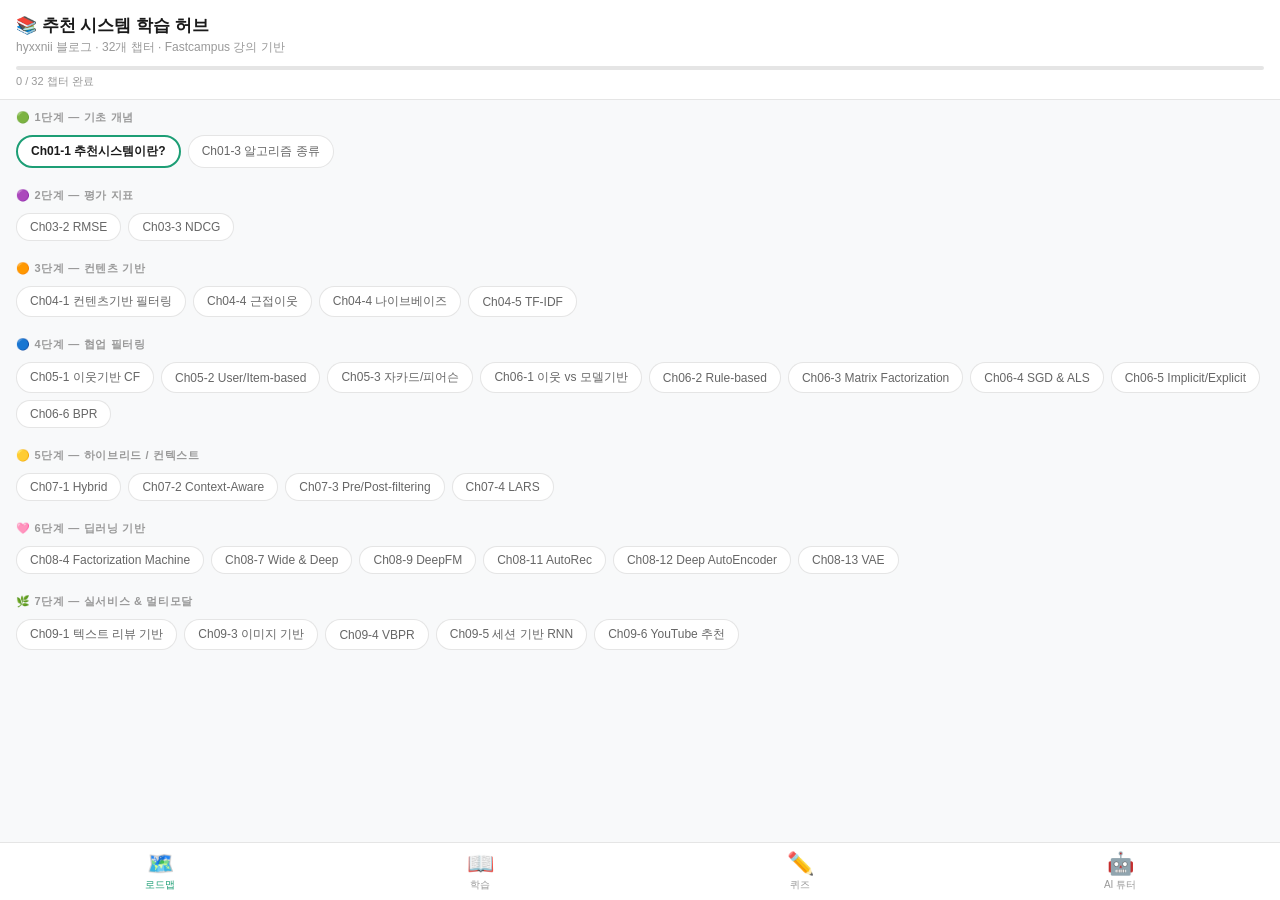
==== commit 4d40410a: "docs: expand recommendation lesson notes" ====
--- a/index.html
+++ b/index.html
@@ -151,6 +151,17 @@
   .concept h3 { font-size: 13px; font-weight: 700; color: var(--green-dark); margin-bottom: 6px; }
   .concept p { font-size: 13px; color: var(--text-sub); line-height: 1.7; }
 
+  .dev-note {
+    border: 1px solid var(--border);
+    border-radius: var(--radius-sm);
+    padding: 13px 14px;
+    margin-bottom: 10px;
+    background: var(--surface);
+  }
+  .dev-note h3 { font-size: 13px; font-weight: 700; color: var(--text); margin-bottom: 8px; }
+  .dev-note ul { padding-left: 18px; display: flex; flex-direction: column; gap: 6px; }
+  .dev-note li { font-size: 13px; color: var(--text-sub); line-height: 1.65; }
+
   .btn-row { display: flex; gap: 8px; margin-top: 16px; }
   .btn {
     flex: 1; padding: 13px; border-radius: var(--radius-sm);
@@ -257,12 +268,12 @@
 
 <header class="app-header">
   <h1>📚 추천 시스템 학습 허브</h1>
-  <p>hyxxnii 블로그 · 33개 챕터 · Fastcampus 강의 기반</p>
+  <p>hyxxnii 블로그 · 32개 챕터 · Fastcampus 강의 기반</p>
   <div class="progress-wrap">
     <div class="progress-track">
       <div class="progress-fill" id="prog-fill" style="width:0%"></div>
     </div>
-    <div class="progress-label" id="prog-label">0 / 33 챕터 완료</div>
+    <div class="progress-label" id="prog-label">0 / 32 챕터 완료</div>
   </div>
 </header>
 
@@ -687,6 +698,137 @@
   }
 ];
 
+const PRACTICAL_NOTES = {
+  0: [
+    { h:"백엔드 관점", items:["추천 시스템은 보통 로그 수집, 피처 생성, 후보 생성, 랭킹, 노출 API, 피드백 수집 파이프라인으로 나뉜다. 단순히 모델 하나를 붙이는 작업이 아니라 사용자 행동 데이터가 계속 순환하는 서비스 구조다.", "User, Item, Event 테이블을 명확히 분리하는 것이 중요하다. 예를 들어 user_id, item_id, event_type, timestamp, context를 안정적으로 쌓아야 이후 어떤 알고리즘도 적용할 수 있다."] },
+    { h:"실무 적용", items:["초기에는 인기 상품, 카테고리별 인기, 최근 본 상품 기반 추천처럼 규칙 기반으로 시작하고, 로그가 쌓이면 CF나 딥러닝 모델로 고도화하는 방식이 현실적이다.", "추천 API는 보통 '사용자 ID와 현재 맥락을 받아 Top-N item_id를 반환'하고, 상품 상세 정보 조인은 별도 상품 서비스나 BFF에서 처리하는 구조가 유지보수에 좋다."] }
+  ],
+  1: [
+    { h:"백엔드 관점", items:["Content-based는 상품 메타데이터 품질이 핵심이고, Collaborative Filtering은 사용자 행동 로그 품질이 핵심이다. Hybrid는 두 데이터 소스를 모두 사용하므로 데이터 계약과 스키마 관리가 더 중요하다.", "실서비스에서는 하나의 알고리즘만 쓰기보다 recall 후보를 여러 소스에서 만들고, 최종 랭킹 모델이나 비즈니스 룰로 합치는 구조가 많다."] },
+    { h:"실무 적용", items:["신규 서비스라면 콘텐츠 기반과 인기 랭킹으로 시작한다. 사용자가 늘고 구매/클릭 로그가 충분해지면 Item-based CF, MF, BPR 같은 협업 필터링을 추가한다.", "위치, 시간, 디바이스, 재고, 프로모션은 추천 모델 외부의 필터나 re-ranker로 먼저 붙이면 모델 변경 없이 빠르게 효과를 볼 수 있다."] }
+  ],
+  2: [
+    { h:"백엔드 관점", items:["RMSE는 실제 평점 r_ui와 예측 평점 사이의 오차를 계산한다. 따라서 별점, 만족도 점수처럼 명시적 레이블이 있는 서비스에 적합하다.", "배치 평가에서는 train/test split 기준이 중요하다. 시간 순서를 무시하고 랜덤 분할하면 미래 데이터를 보고 과거를 예측하는 누수가 생길 수 있다."] },
+    { h:"실무 적용", items:["영화, 강의, 숙소처럼 사용자가 별점을 남기는 도메인에서는 RMSE를 오프라인 지표로 사용하기 좋다.", "하지만 홈 화면 Top-N 추천처럼 순서가 중요한 화면에서는 RMSE만 보면 안 된다. RMSE가 좋아져도 클릭률, 구매전환, NDCG가 나빠질 수 있다."] }
+  ],
+  3: [
+    { h:"백엔드 관점", items:["NDCG는 추천 리스트의 순서를 평가한다. API가 반환한 Top-N item_id 목록과 실제 클릭/구매된 아이템의 relevance를 비교해 계산한다.", "랭킹 로그를 남길 때 request_id, 노출 순서, item_id, 클릭/구매 여부를 함께 저장해야 NDCG 같은 랭킹 지표를 제대로 계산할 수 있다."] },
+    { h:"실무 적용", items:["검색 결과, 홈 추천, 장바구니 추천처럼 상단 위치의 가치가 큰 화면에 적합하다.", "오프라인 NDCG가 좋아져도 실제 매출이 오르지 않을 수 있으므로 CTR, CVR, 매출, 체류 시간, 이탈률과 함께 A/B 테스트로 검증해야 한다."] }
+  ],
+  4: [
+    { h:"백엔드 관점", items:["아이템을 벡터로 만드는 과정이 핵심이다. 상품명, 설명, 카테고리, 브랜드, 태그, 가격대, 이미지 임베딩 등을 하나의 item feature vector로 구성한다.", "추천 요청 시 사용자가 좋아한 아이템 벡터를 평균내 user profile vector를 만들고, 벡터 검색 엔진이나 ANN 인덱스에서 가까운 아이템을 찾는 식으로 구현한다."] },
+    { h:"실무 적용", items:["신규 상품 추천에 강하다. 구매 로그가 없는 새 상품도 설명, 카테고리, 이미지가 있으면 기존 상품과 유사도를 계산할 수 있다.", "단점은 사용자가 이미 좋아한 것과 비슷한 것만 계속 보여주기 쉽다는 점이다. 운영에서는 다양성 슬롯이나 탐색용 추천을 섞어야 한다."] }
+  ],
+  5: [
+    { h:"백엔드 관점", items:["KNN은 온라인 요청 때 모든 아이템과 비교하면 느리다. 보통 배치로 item-item similarity를 미리 계산해 Redis, DB, 검색 인덱스에 저장한다.", "대규모 벡터에서는 brute-force 대신 FAISS, Annoy, HNSW 같은 ANN 방식을 사용해 가까운 이웃을 빠르게 찾는다."] },
+    { h:"실무 적용", items:["상품 상세 페이지의 '비슷한 상품' 영역에 바로 쓰기 좋다. 현재 item_id를 기준으로 미리 계산된 유사 상품 목록을 조회하면 된다.", "K값은 화면 크기보다 넉넉히 잡고, 품절/중복/이미 구매한 상품을 후처리에서 제거할 수 있게 후보를 충분히 저장하는 것이 좋다."] }
+  ],
+  6: [
+    { h:"백엔드 관점", items:["나이브베이즈는 텍스트를 토큰화하고 각 클래스별 단어 출현 확률을 저장하는 방식이라 구현과 서빙이 가볍다.", "추천에서는 사용자가 특정 카테고리나 취향 클래스를 좋아할 확률을 추정하고, 그 확률이 높은 카테고리의 아이템을 후보로 뽑는 데 사용할 수 있다."] },
+    { h:"실무 적용", items:["리뷰, 문의, 검색어를 기반으로 사용자의 관심 카테고리를 빠르게 분류할 때 유용하다. 예를 들어 '민감성', '수분', '무향' 단어가 반복되면 관련 상품군 점수를 높인다.", "최신 딥러닝 모델보다 정확도는 낮을 수 있지만 설명 가능하고 빠르기 때문에 초기 베이스라인이나 백오피스 자동 분류에 적합하다."] }
+  ],
+  7: [
+    { h:"백엔드 관점", items:["TF-IDF는 문서 모음을 기준으로 IDF를 계산하므로, 상품 설명이나 리뷰 코퍼스가 변경되면 주기적으로 재계산해야 한다.", "결과 벡터는 희소 벡터가 되기 때문에 검색 엔진의 vector field나 별도 sparse vector 저장 구조를 고려해야 한다."] },
+    { h:"실무 적용", items:["상품 설명 기반 유사 상품, 리뷰 키워드 기반 추천, 검색어와 상품의 텍스트 매칭에 적용하기 쉽다.", "한국어 서비스에서는 형태소 분석, 불용어 제거, 동의어 사전 관리가 품질을 크게 좌우한다. '스킨', '토너'처럼 도메인 동의어를 정리해야 한다."] }
+  ],
+  8: [
+    { h:"백엔드 관점", items:["협업 필터링은 사용자-아이템 상호작용 행렬을 만든다. 클릭, 찜, 장바구니, 구매를 각각 다른 가중치로 점수화해 implicit rating으로 변환하는 설계가 중요하다.", "행렬은 매우 희소하므로 모든 셀을 저장하지 않고 event log나 sparse matrix 형태로 다룬다."] },
+    { h:"실무 적용", items:["'이 상품을 본 사용자가 함께 본 상품', '나와 비슷한 사용자가 산 상품' 같은 영역에 적합하다.", "신규 사용자와 신규 아이템에는 약하므로 인기 상품, 콘텐츠 기반 추천, 온보딩 관심사 선택과 함께 운영하는 것이 일반적이다."] }
+  ],
+  9: [
+    { h:"백엔드 관점", items:["User-based는 요청 사용자와 유사한 사용자를 찾고, Item-based는 현재 아이템과 유사한 아이템을 찾는다. 대규모 서비스에서는 Item-based가 캐싱과 배치 계산에 유리하다.", "Item-item similarity 테이블은 item_id, similar_item_id, score, updated_at 형태로 두면 API에서 빠르게 조회할 수 있다."] },
+    { h:"실무 적용", items:["상품 상세 페이지나 장바구니 추천은 Item-based가 잘 맞는다. 사용자별 개인화 홈 피드는 User-based나 모델 기반 방식을 섞는 편이 좋다.", "사용자 취향은 자주 변하지만 아이템 간 관계는 상대적으로 안정적이라 Item-based는 매일 또는 몇 시간 단위 배치 갱신으로도 운영 가능하다."] }
+  ],
+  10: [
+    { h:"백엔드 관점", items:["자카드는 클릭/구매 여부처럼 0/1 집합 데이터에 단순하고 강하다. 피어슨은 사용자마다 평점 기준이 다른 explicit rating에서 유용하다.", "유사도 계산 전에 최소 공통 아이템 수, 최소 이벤트 수 같은 필터를 두지 않으면 우연히 겹친 데이터가 높은 점수를 받을 수 있다."] },
+    { h:"실무 적용", items:["구매 집합 기반 '같이 산 상품'은 자카드나 코사인으로 빠르게 만들 수 있다.", "별점이 있는 서비스에서는 피어슨을 쓰면 늘 5점을 주는 사용자와 평균 3점을 주는 사용자의 기준 차이를 어느 정도 보정할 수 있다."] }
+  ],
+  11: [
+    { h:"백엔드 관점", items:["이웃기반은 원본 로그와 유사도 테이블을 직접 조회하는 방식이고, 모델기반은 학습된 파라미터나 임베딩을 서빙한다.", "모델기반으로 갈수록 학습 파이프라인, 모델 버전 관리, 배포, 롤백, 모니터링이 필요해진다."] },
+    { h:"실무 적용", items:["트래픽이 작고 빠른 검증이 필요하면 이웃기반으로 시작하는 것이 빠르다.", "사용자와 아이템이 많아지고 개인화 품질이 중요해지면 MF, BPR, FM 같은 모델기반으로 넘어가는 것이 확장성 면에서 유리하다."] }
+  ],
+  12: [
+    { h:"백엔드 관점", items:["Association Rule은 거래 단위 basket을 먼저 정의해야 한다. 주문 1건, 세션 1개, 하루 단위 사용자 행동 중 무엇을 basket으로 볼지에 따라 결과가 달라진다.", "생성된 규칙은 antecedent, consequent, support, confidence, lift 형태로 저장해 추천 API나 마케팅 자동화에서 조회할 수 있다."] },
+    { h:"실무 적용", items:["장바구니의 '함께 구매하면 좋은 상품', 쿠폰 번들, 세트 상품 구성에 적합하다.", "인기 상품은 support와 confidence가 높게 나오기 쉬우므로 lift를 같이 봐야 진짜 연관 관계인지 판단할 수 있다."] }
+  ],
+  13: [
+    { h:"백엔드 관점", items:["MF는 user_id와 item_id를 각각 embedding vector로 바꾸고, 두 벡터의 내적으로 선호 점수를 예측한다고 보면 된다.", "학습 결과는 user embedding 테이블과 item embedding 테이블로 저장하고, 서빙에서는 user vector와 item vector의 dot product 또는 ANN 검색으로 후보를 만든다."] },
+    { h:"실무 적용", items:["로그가 충분한 커머스, 콘텐츠, 강의 플랫폼의 개인화 추천 베이스라인으로 좋다.", "잠재 요인은 사람이 직접 이름 붙인 카테고리는 아니지만, 실제로는 가격 민감도, 브랜드 선호, 장르 취향 같은 패턴을 압축해 담는다."] }
+  ],
+  14: [
+    { h:"백엔드 관점", items:["SGD는 관측된 이벤트를 샘플링해 조금씩 파라미터를 업데이트한다. 스트리밍이나 incremental update에 응용하기 좋지만 튜닝에 민감하다.", "ALS는 user factor와 item factor를 번갈아 고정하고 풀기 때문에 Spark MLlib 같은 분산 처리에 잘 맞는다."] },
+    { h:"실무 적용", items:["대규모 배치 학습 환경에서는 ALS가 운영하기 편하다. 사용자 행동이 빠르게 변하는 서비스에서는 SGD 계열이나 온라인 업데이트를 고려한다.", "정규화 계수, latent dimension, negative sampling, 학습 기간 window가 추천 품질과 비용을 크게 좌우한다."] }
+  ],
+  15: [
+    { h:"백엔드 관점", items:["Explicit은 별점처럼 값이 명확하지만 양이 적다. Implicit은 클릭, 조회, 구매처럼 많지만 의도가 불명확하므로 event_type별 가중치 설계가 필요하다.", "예를 들어 view=1, click=2, cart=4, purchase=8처럼 점수화하되, 반복 조회나 봇 트래픽을 제거해야 한다."] },
+    { h:"실무 적용", items:["대부분의 커머스 추천은 implicit feedback 중심으로 운영된다. 사용자가 별점을 남기지 않아도 클릭과 구매는 계속 쌓이기 때문이다.", "클릭은 낚시성 썸네일에도 발생할 수 있으므로 구매, 재방문, 긴 체류 같은 더 강한 신호와 함께 봐야 한다."] }
+  ],
+  16: [
+    { h:"백엔드 관점", items:["BPR은 '사용자가 본 아이템 i가 보지 않은 아이템 j보다 선호된다'는 pairwise 학습 데이터를 만든다.", "negative item을 어떻게 샘플링하느냐가 중요하다. 완전 랜덤은 너무 쉬운 음성 샘플이 많고, 인기 아이템 중심 hard negative를 섞으면 랭킹 품질이 좋아질 수 있다."] },
+    { h:"실무 적용", items:["평점 예측보다 Top-N 순위가 중요한 홈 피드, 상품 추천, 콘텐츠 추천에 적합하다.", "클릭하지 않은 아이템을 정말 싫어한다고 볼 수는 없으므로, 노출됐지만 클릭하지 않은 아이템과 아예 노출되지 않은 아이템을 구분하는 로그 설계가 중요하다."] }
+  ],
+  17: [
+    { h:"백엔드 관점", items:["Hybrid는 여러 candidate generator의 결과를 합치는 구조로 구현하는 경우가 많다. 예를 들어 인기, 콘텐츠 유사도, CF, 프로모션 후보를 각각 N개씩 가져온 뒤 dedupe와 ranking을 수행한다.", "각 후보가 어떤 source에서 왔는지 source tag를 남겨야 디버깅과 성과 분석이 가능하다."] },
+    { h:"실무 적용", items:["신규 사용자에게는 인기/콘텐츠 기반 비중을 높이고, 이력이 많은 사용자에게는 CF/모델 기반 비중을 높이는 식으로 상황별 전략을 바꿀 수 있다.", "추천 결과가 왜 나왔는지 CS나 운영자가 확인할 수 있게 source와 score를 내부 로그에 남기는 것이 좋다."] }
+  ],
+  18: [
+    { h:"백엔드 관점", items:["Context는 요청 시점에 들어오는 runtime feature다. timestamp, location, device, referrer, weather, campaign 등이 포함될 수 있다.", "모델 입력에 넣을 수도 있고, 후처리 필터로 사용할 수도 있다. 빠른 적용은 후처리, 정교한 개인화는 모델 입력 방식이 유리하다."] },
+    { h:"실무 적용", items:["점심시간에는 음식 추천, 비 오는 날에는 우산/방수 상품, 모바일에서는 짧은 콘텐츠를 우선 노출하는 식의 맥락 추천이 가능하다.", "개인정보와 위치정보는 수집 동의, 보관 기간, 익명화 정책을 반드시 함께 설계해야 한다."] }
+  ],
+  19: [
+    { h:"백엔드 관점", items:["Pre-filtering은 후보 생성 전에 데이터 범위를 줄인다. Post-filtering은 모델 점수 계산 후 결과 리스트를 조정한다.", "재고, 판매 가능 지역, 성인 인증, 차단 상품처럼 반드시 지켜야 하는 조건은 모델 점수와 무관하게 hard filter로 처리해야 한다."] },
+    { h:"실무 적용", items:["Pre-filtering은 배달 가능 매장, 배송 가능 지역처럼 추천 대상 자체가 제한되는 경우에 좋다.", "Post-filtering은 품절 제거, 이미 구매한 상품 제외, 캠페인 상품 부스팅처럼 운영 정책을 빠르게 반영할 때 좋다."] }
+  ],
+  20: [
+    { h:"백엔드 관점", items:["위치 추천은 좌표를 그대로 쓰기보다 geohash, 행정동 코드, 매장 반경, 배송 권역 같은 서비스 단위로 정규화하는 것이 운영에 편하다.", "거리 계산은 DB의 geospatial index나 검색 엔진의 geo query를 활용하고, 추천 모델 점수와 거리 penalty를 함께 계산한다."] },
+    { h:"실무 적용", items:["배달, 오프라인 매장 재고, 주변 이벤트, 여행지 추천에 적합하다.", "GPS 오차, 실내 위치 부정확성, 사용자의 현재 위치와 실제 소비 위치가 다를 수 있다는 점을 고려해 최근 방문 지역이나 기본 주소도 함께 본다."] }
+  ],
+  21: [
+    { h:"백엔드 관점", items:["FM은 sparse categorical feature를 one-hot 또는 embedding 형태로 넣고 feature 간 2차 상호작용을 학습한다.", "CTR 예측용으로 user_id, item_id, category, brand, price_bucket, device, hour 같은 피처를 넣으면 조합 효과를 자동으로 학습할 수 있다."] },
+    { h:"실무 적용", items:["광고 클릭 예측, 추천 랭킹, 쿠폰 반응 예측처럼 범주형 피처가 많은 문제에 강하다.", "피처 해싱, missing value 처리, train/serve feature consistency가 중요하다. 학습 때 만든 피처와 서빙 때 만든 피처가 다르면 품질이 급격히 무너진다."] }
+  ],
+  22: [
+    { h:"백엔드 관점", items:["Wide 파트는 명시적인 cross feature를 기억하고, Deep 파트는 embedding 기반 일반화를 담당한다.", "서빙에서는 categorical feature lookup, dense feature normalize, wide feature hashing을 동일한 feature pipeline에서 처리해야 한다."] },
+    { h:"실무 적용", items:["앱 설치 추천, 상품 클릭 예측, 검색 광고 랭킹처럼 과거에 강하게 검증된 조합과 새로운 조합을 동시에 다뤄야 하는 곳에 적합하다.", "Wide feature를 너무 많이 만들면 관리가 어려워지고, 너무 적게 만들면 memorization 장점이 줄어든다. 운영자가 이해할 수 있는 핵심 교차 피처부터 시작하는 것이 좋다."] }
+  ],
+  23: [
+    { h:"백엔드 관점", items:["DeepFM은 FM과 DNN이 embedding을 공유하므로 feature engineering 부담을 줄이면서 저차/고차 상호작용을 같이 학습한다.", "학습 파이프라인은 CTR label 생성, negative sampling, feature dictionary 관리, embedding checkpoint 저장이 핵심이다."] },
+    { h:"실무 적용", items:["추천 리스트의 최종 ranking model로 많이 쓸 수 있다. 후보 생성 단계에서 뽑힌 수백 개 아이템을 DeepFM으로 재정렬하는 구조가 현실적이다.", "모든 아이템을 DeepFM으로 실시간 점수화하면 비용이 크므로 candidate 수를 줄인 뒤 ranking에 사용하는 것이 일반적이다."] }
+  ],
+  24: [
+    { h:"백엔드 관점", items:["AutoRec은 사용자 또는 아이템의 rating vector를 입력으로 받아 빈 값을 복원한다. 입력 벡터의 결측값 마스킹 처리가 핵심이다.", "관측된 평점에 대해서만 loss를 계산해야 한다. 미관측을 0점으로 학습하면 '평가하지 않음'을 '싫어함'으로 오해하게 된다."] },
+    { h:"실무 적용", items:["평점 데이터가 있는 영화, 강의, 도서 추천에서 적용하기 좋다.", "커머스처럼 explicit rating이 적은 도메인에서는 클릭/구매를 implicit score로 변환해 쓰거나, VAE/implicit MF 계열이 더 자연스러울 수 있다."] }
+  ],
+  25: [
+    { h:"백엔드 관점", items:["Deep AutoEncoder는 더 깊은 encoder/decoder를 사용해 복잡한 상호작용을 학습한다. 대신 학습 안정성과 과적합 관리가 더 어렵다.", "Dropout, normalization, early stopping, validation split을 잘 구성해야 한다. 데이터가 충분하지 않으면 얕은 모델보다 오히려 나빠질 수 있다."] },
+    { h:"실무 적용", items:["대규모 평점/시청 이력이 있는 콘텐츠 플랫폼에서 사용자 취향 복원 모델로 사용할 수 있다.", "모델이 깊어질수록 추론 비용도 늘기 때문에 실시간 API에서 직접 돌릴지, 배치로 사용자별 추천 결과를 미리 계산할지 결정해야 한다."] }
+  ],
+  26: [
+    { h:"백엔드 관점", items:["VAE는 user interaction vector를 잠재 분포로 인코딩한 뒤 아이템 선호 분포를 복원한다. implicit feedback 기반 Top-N 추천에 많이 쓰인다.", "학습에는 reconstruction loss와 KL divergence가 함께 들어가며, annealing 같은 기법으로 KL 항의 영향력을 조절하기도 한다."] },
+    { h:"실무 적용", items:["사용자 취향이 넓고 다양한 콘텐츠 추천에서 다양성 있는 후보를 만들기 좋다.", "샘플링 때문에 결과가 매번 달라질 수 있으므로 서비스에서는 seed, 캐싱, diversity 정책을 정해 사용자 경험이 지나치게 흔들리지 않게 해야 한다."] }
+  ],
+  27: [
+    { h:"백엔드 관점", items:["리뷰 기반 추천은 평점 테이블 외에 review text pipeline이 필요하다. 토큰화, 정제, 임베딩 생성, 감성/속성 추출을 별도 배치나 스트리밍으로 구성한다.", "사용자 리뷰와 상품 리뷰를 함께 학습하면 user preference embedding과 item attribute embedding을 더 풍부하게 만들 수 있다."] },
+    { h:"실무 적용", items:["뷰티, 숙소, 음식처럼 텍스트 리뷰가 풍부한 도메인에서 강하다. '향', '발림성', '소음', '청결' 같은 속성 단위 취향을 추천에 반영할 수 있다.", "리뷰에는 광고성 문구, 악성 리뷰, 개인정보가 섞일 수 있으므로 필터링과 개인정보 마스킹을 먼저 설계해야 한다."] }
+  ],
+  28: [
+    { h:"백엔드 관점", items:["이미지 추천은 상품 이미지를 CNN이나 비전 모델로 embedding한 뒤 유사도 검색이나 ranking feature로 사용한다.", "이미지 embedding은 온라인 요청 때 매번 만들지 않고 상품 등록/수정 시점이나 배치에서 미리 생성해 저장한다."] },
+    { h:"실무 적용", items:["패션의 코디 추천, 인테리어의 어울리는 가구 추천, 뷰티의 컬러 유사 상품 추천에 적합하다.", "이미지 품질, 배경, 촬영 각도에 민감하므로 대표 이미지 선정과 이미지 전처리가 추천 품질에 직접 영향을 준다."] }
+  ],
+  29: [
+    { h:"백엔드 관점", items:["VBPR은 BPR의 user-item ranking loss에 visual feature를 추가한다. item embedding과 image embedding을 함께 사용해 시각적 선호를 학습한다.", "상품 이미지 feature는 미리 추출하고, 학습 데이터는 구매/클릭한 positive item과 sampled negative item 쌍으로 구성한다."] },
+    { h:"실무 적용", items:["패션/뷰티처럼 외형이 구매 결정에 큰 영향을 주는 카테고리에서 신규 상품 cold start를 완화한다.", "이미지가 비슷해도 가격, 브랜드, 재고, 배송 조건이 다르면 전환율이 달라지므로 최종 랭킹에서는 비주얼 점수만 쓰면 안 된다."] }
+  ],
+  30: [
+    { h:"백엔드 관점", items:["세션 추천은 user_id가 없어도 session_id 기준 이벤트 시퀀스를 만든다. event order와 timestamp가 모델 입력의 핵심이다.", "실시간 추천 API에서는 현재 세션의 최근 N개 item_id를 받아 다음 아이템 후보를 반환하는 형태로 구현할 수 있다."] },
+    { h:"실무 적용", items:["비로그인 사용자가 많은 쇼핑몰, 뉴스, 영상 서비스에서 효과적이다. 방금 본 상품 흐름을 보고 다음 클릭을 예측한다.", "세션 경계 정의가 중요하다. 30분 무활동 기준, 날짜 기준, 앱 재시작 기준 중 어떤 것을 쓰느냐에 따라 학습 데이터가 달라진다."] }
+  ],
+  31: [
+    { h:"백엔드 관점", items:["YouTube식 추천은 candidate generation과 ranking을 분리한다. 첫 단계는 수백만 개 콘텐츠에서 수백 개 후보를 빠르게 줄이고, 두 번째 단계에서 정교하게 점수화한다.", "watch time, freshness, user history, context, diversity, policy filter가 함께 들어간다. 단일 모델 점수만으로 최종 노출을 결정하지 않는다."] },
+    { h:"실무 적용", items:["대규모 서비스에서는 추천 목표를 CTR 하나로 두면 자극적인 콘텐츠가 과도하게 올라갈 수 있다. 시청 시간, 만족도, 신고율, 재방문 같은 장기 지표를 같이 봐야 한다.", "시간 순서를 지키는 학습 데이터 구성이 중요하다. 미래 행동을 피처로 넣는 데이터 누수가 생기면 오프라인 성능은 높지만 실제 서비스에서 실패한다."] }
+  ]
+};
+
 const ALL_IDS = [0,1,2,3,4,5,6,7,8,9,10,11,12,13,14,15,16,17,18,19,20,21,22,23,24,25,26,27,28,29,30,31];
 let currentLesson = 0;
 let completedLessons = new Set();
@@ -719,6 +861,7 @@
 
 function renderLesson(idx) {
   const l = getLessonData(idx);
+  const notes = PRACTICAL_NOTES[idx] || [];
   buildSelector('ch-selector', goLesson);
   const done = completedLessons.has(idx);
   document.getElementById('lesson-body').innerHTML = `
@@ -729,9 +872,10 @@
     <div class="lesson-title" style="margin-top:8px;">${l.ch}. ${l.title}</div>
     <div class="lesson-meta">
       <a href="${l.url}" target="_blank">📝 원본 블로그</a>
-      <span>${l.concepts.length}개 핵심 개념</span>
+      <span>${l.concepts.length}개 핵심 개념 · ${notes.length}개 실무 노트</span>
     </div>
     ${l.concepts.map(c => `<div class="concept"><h3>${c.h}</h3><p>${c.p}</p></div>`).join('')}
+    ${notes.map(n => `<div class="dev-note"><h3>${n.h}</h3><ul>${n.items.map(item => `<li>${item}</li>`).join('')}</ul></div>`).join('')}
     <div class="btn-row">
       <button class="btn" onclick="markDone(${idx})">${done ? '✓ 완료됨' : '학습 완료'}</button>
       <button class="btn primary" onclick="goQuiz(${idx})">퀴즈 풀기 →</button>
@@ -761,9 +905,10 @@
 }
 
 function updateProgress() {
-  const pct = Math.round((completedLessons.size / 33) * 100);
+  const total = LESSONS.length;
+  const pct = Math.round((completedLessons.size / total) * 100);
   document.getElementById('prog-fill').style.width = pct + '%';
-  document.getElementById('prog-label').textContent = completedLessons.size + ' / 33 챕터 완료';
+  document.getElementById('prog-label').textContent = completedLessons.size + ' / ' + total + ' 챕터 완료';
 }
 
 function goQuiz(idx) {
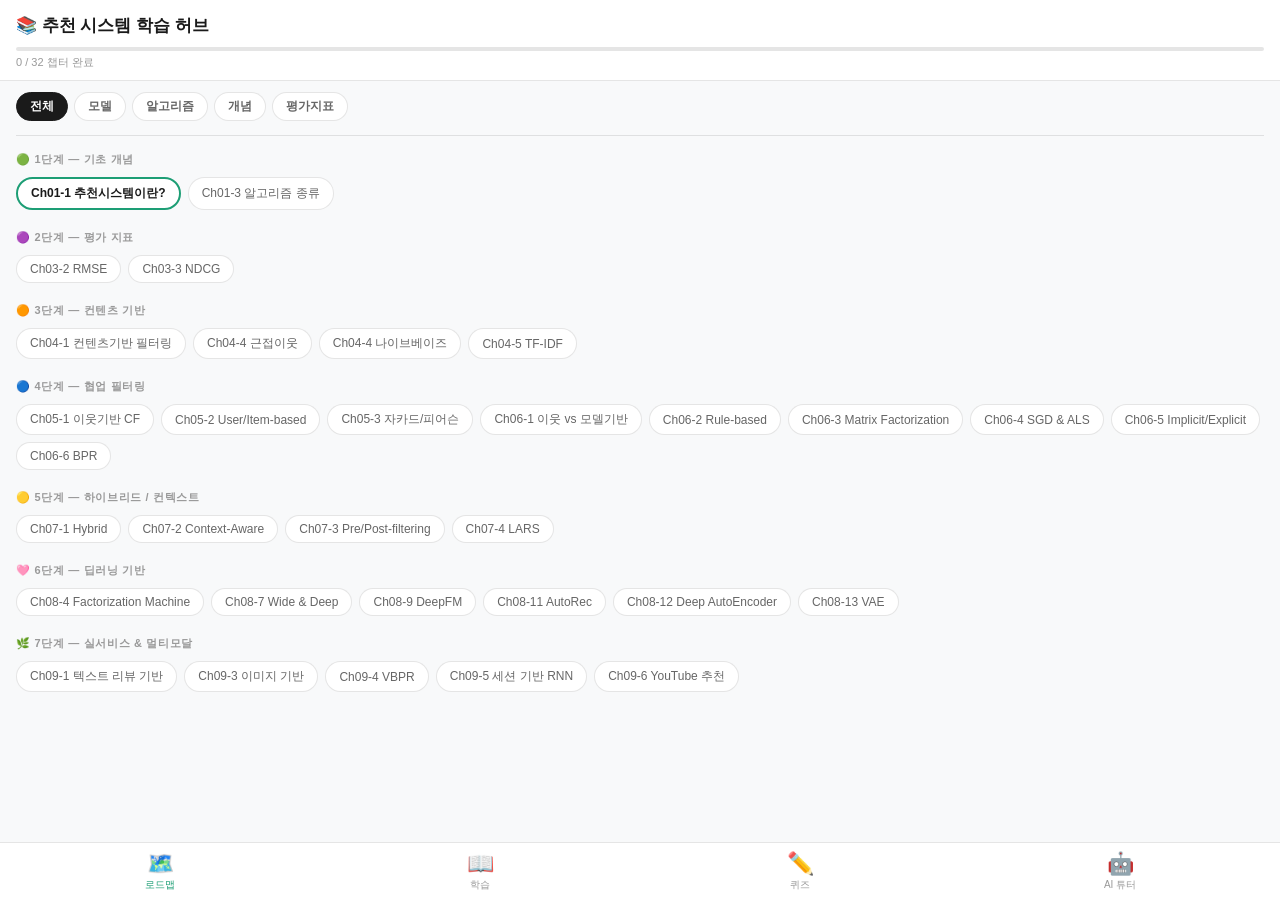
==== commit ab4a6b11: "type 구분 및 컴포넌트 분리" ====
--- a/index.html
+++ b/index.html
@@ -9,266 +9,12 @@
 <meta name="apple-mobile-web-app-title" content="RecSys 학습">
 <meta name="theme-color" content="#1D9E75">
 <title>추천 시스템 학습 허브</title>
-<style>
-  :root {
-    --green: #1D9E75;
-    --green-light: #E1F5EE;
-    --green-dark: #0F6E56;
-    --purple-light: #EEEDFE;
-    --purple-dark: #3C3489;
-    --coral-light: #FAECE7;
-    --coral-dark: #993C1D;
-    --blue-light: #E6F1FB;
-    --blue-dark: #185FA5;
-    --amber-light: #FAEEDA;
-    --amber-dark: #854F0B;
-    --pink-light: #FBEAF0;
-    --pink-dark: #993356;
-    --bg: #F8F9FA;
-    --surface: #FFFFFF;
-    --text: #1a1a1a;
-    --text-sub: #666;
-    --text-hint: #999;
-    --border: rgba(0,0,0,0.1);
-    --radius: 14px;
-    --radius-sm: 10px;
-    --bottom-nav-h: 64px;
-  }
-  @media (prefers-color-scheme: dark) {
-    :root {
-      --bg: #111;
-      --surface: #1e1e1e;
-      --text: #f0f0f0;
-      --text-sub: #aaa;
-      --text-hint: #666;
-      --border: rgba(255,255,255,0.1);
-      --green-light: #0a3028;
-      --purple-light: #1a1840;
-      --coral-light: #3a1a10;
-      --blue-light: #0a2040;
-      --amber-light: #2a1a00;
-      --pink-light: #2a0a18;
-    }
-  }
-
-  * { box-sizing: border-box; margin: 0; padding: 0; -webkit-tap-highlight-color: transparent; }
-
-  body {
-    font-family: -apple-system, BlinkMacSystemFont, 'Pretendard', 'Noto Sans KR', sans-serif;
-    background: var(--bg);
-    color: var(--text);
-    min-height: 100vh;
-    overflow-x: hidden;
-  }
-
-  /* ── 상단 헤더 ── */
-  .app-header {
-    position: fixed; top: 0; left: 0; right: 0; z-index: 100;
-    background: var(--surface);
-    border-bottom: 1px solid var(--border);
-    padding: 14px 16px 10px;
-    padding-top: max(14px, env(safe-area-inset-top));
-  }
-  .app-header h1 { font-size: 17px; font-weight: 700; color: var(--text); }
-  .app-header p { font-size: 12px; color: var(--text-hint); margin-top: 2px; }
-  .progress-wrap { margin-top: 10px; }
-  .progress-track { height: 4px; background: var(--border); border-radius: 99px; }
-  .progress-fill { height: 4px; border-radius: 99px; background: var(--green); transition: width 0.4s ease; }
-  .progress-label { font-size: 11px; color: var(--text-hint); margin-top: 4px; }
-
-  /* ── 바텀 네비게이션 ── */
-  .bottom-nav {
-    position: fixed; bottom: 0; left: 0; right: 0; z-index: 100;
-    background: var(--surface);
-    border-top: 1px solid var(--border);
-    display: flex;
-    padding-bottom: env(safe-area-inset-bottom);
-  }
-  .nav-item {
-    flex: 1; display: flex; flex-direction: column; align-items: center;
-    padding: 10px 4px 8px; cursor: pointer;
-    border: none; background: none; color: var(--text-hint);
-    font-size: 10px; font-family: inherit; gap: 3px;
-    transition: color 0.15s;
-  }
-  .nav-item.active { color: var(--green); }
-  .nav-icon { font-size: 22px; line-height: 1; }
-
-  /* ── 메인 컨텐츠 영역 ── */
-  .main {
-    padding-top: 110px;
-    padding-bottom: calc(var(--bottom-nav-h) + env(safe-area-inset-bottom) + 16px);
-    min-height: 100vh;
-  }
-
-  .screen { display: none; padding: 0 16px; }
-  .screen.active { display: block; }
-
-  /* ── 로드맵 화면 ── */
-  .roadmap-section { margin-bottom: 20px; }
-  .section-label {
-    font-size: 11px; font-weight: 600; color: var(--text-hint);
-    text-transform: uppercase; letter-spacing: 0.06em;
-    margin-bottom: 10px;
-  }
-  .chip-row { display: flex; flex-wrap: wrap; gap: 7px; }
-  .chip {
-    font-size: 12px; padding: 6px 13px; border-radius: 99px;
-    border: 1px solid var(--border); background: var(--surface);
-    color: var(--text-sub); cursor: pointer; font-family: inherit;
-    transition: all 0.15s;
-  }
-  .chip.done { background: var(--green-light); border-color: var(--green); color: var(--green-dark); }
-  .chip.current { border: 2px solid var(--green); font-weight: 600; color: var(--text); }
-
-  /* ── 카드 ── */
-  .card {
-    background: var(--surface); border-radius: var(--radius);
-    border: 1px solid var(--border); padding: 16px; margin-bottom: 12px;
-  }
-  .badge {
-    display: inline-block; font-size: 11px; font-weight: 600;
-    padding: 3px 10px; border-radius: 99px; margin-bottom: 10px;
-  }
-  .badge-intro { background: var(--green-light); color: var(--green-dark); }
-  .badge-eval { background: var(--purple-light); color: var(--purple-dark); }
-  .badge-content { background: var(--coral-light); color: var(--coral-dark); }
-  .badge-collab { background: var(--blue-light); color: var(--blue-dark); }
-  .badge-hybrid { background: var(--amber-light); color: var(--amber-dark); }
-  .badge-deep { background: var(--pink-light); color: var(--pink-dark); }
-  .badge-industry { background: var(--green-light); color: var(--green-dark); }
-
-  .lesson-title { font-size: 18px; font-weight: 700; color: var(--text); margin-bottom: 4px; }
-  .lesson-meta { font-size: 12px; color: var(--text-hint); margin-bottom: 16px; display: flex; gap: 12px; align-items: center; }
-  .lesson-meta a { color: var(--green); text-decoration: none; }
-
-  .concept {
-    border-left: 3px solid var(--green);
-    background: var(--green-light);
-    border-radius: 0 var(--radius-sm) var(--radius-sm) 0;
-    padding: 12px 14px; margin-bottom: 10px;
-  }
-  .concept h3 { font-size: 13px; font-weight: 700; color: var(--green-dark); margin-bottom: 6px; }
-  .concept p { font-size: 13px; color: var(--text-sub); line-height: 1.7; }
-
-  .dev-note {
-    border: 1px solid var(--border);
-    border-radius: var(--radius-sm);
-    padding: 13px 14px;
-    margin-bottom: 10px;
-    background: var(--surface);
-  }
-  .dev-note h3 { font-size: 13px; font-weight: 700; color: var(--text); margin-bottom: 8px; }
-  .dev-note ul { padding-left: 18px; display: flex; flex-direction: column; gap: 6px; }
-  .dev-note li { font-size: 13px; color: var(--text-sub); line-height: 1.65; }
-
-  .btn-row { display: flex; gap: 8px; margin-top: 16px; }
-  .btn {
-    flex: 1; padding: 13px; border-radius: var(--radius-sm);
-    border: 1px solid var(--border); background: var(--surface);
-    font-size: 14px; font-weight: 600; cursor: pointer;
-    font-family: inherit; color: var(--text);
-    transition: opacity 0.15s;
-  }
-  .btn:active { opacity: 0.7; }
-  .btn.primary { background: var(--green); color: white; border-color: var(--green); }
-
-  /* ── 챕터 선택 드롭다운 ── */
-  .chapter-selector {
-    background: var(--surface); border: 1px solid var(--border);
-    border-radius: var(--radius-sm); padding: 10px 14px;
-    font-size: 14px; color: var(--text); margin-bottom: 16px;
-    width: 100%; font-family: inherit; appearance: none;
-    background-image: url("data:image/svg+xml,%3Csvg xmlns='http://www.w3.org/2000/svg' width='12' height='12' viewBox='0 0 24 24' fill='none' stroke='%23999' stroke-width='2'%3E%3Cpolyline points='6 9 12 15 18 9'%3E%3C/polyline%3E%3C/svg%3E");
-    background-repeat: no-repeat; background-position: right 14px center;
-  }
-
-  /* ── 퀴즈 ── */
-  .quiz-q { font-size: 15px; font-weight: 600; color: var(--text); margin-bottom: 16px; line-height: 1.5; }
-  .opt {
-    width: 100%; text-align: left; padding: 13px 14px;
-    border: 1px solid var(--border); border-radius: var(--radius-sm);
-    background: var(--surface); font-size: 14px; color: var(--text);
-    cursor: pointer; margin-bottom: 8px; font-family: inherit; line-height: 1.4;
-    transition: all 0.15s;
-  }
-  .opt:active { opacity: 0.8; }
-  .opt.correct { border-color: var(--green); background: var(--green-light); color: var(--green-dark); }
-  .opt.wrong { border-color: #E24B4A; background: #FCEBEB; color: #A32D2D; }
-  .feedback {
-    display: none; font-size: 13px; line-height: 1.6;
-    padding: 12px 14px; border-radius: var(--radius-sm); margin-top: 8px;
-  }
-  .feedback.show { display: block; }
-  .feedback.ok { background: var(--green-light); color: var(--green-dark); }
-  .feedback.bad { background: #FCEBEB; color: #A32D2D; }
-
-  /* ── AI 튜터 ── */
-  .quick-qs { display: flex; flex-direction: column; gap: 7px; margin-bottom: 16px; }
-  .quick-q-btn {
-    width: 100%; text-align: left; padding: 12px 14px;
-    border: 1px solid var(--border); border-radius: var(--radius-sm);
-    background: var(--surface); font-size: 13px; color: var(--text-sub);
-    cursor: pointer; font-family: inherit; line-height: 1.4;
-  }
-  .quick-q-btn:active { opacity: 0.7; }
-
-  .chat-box {
-    background: var(--surface); border: 1px solid var(--border);
-    border-radius: var(--radius); overflow: hidden;
-  }
-  .chat-header {
-    padding: 12px 14px; border-bottom: 1px solid var(--border);
-    font-size: 13px; font-weight: 600; color: var(--text-sub);
-    background: var(--bg); display: flex; align-items: center; gap: 6px;
-  }
-  .chat-dot { width: 8px; height: 8px; border-radius: 50%; background: var(--green); }
-  .chat-messages {
-    padding: 14px; min-height: 160px; max-height: 300px;
-    overflow-y: auto; display: flex; flex-direction: column; gap: 10px;
-  }
-  .msg-ai {
-    background: var(--bg); border-radius: 4px 14px 14px 14px;
-    padding: 10px 12px; font-size: 13px; line-height: 1.7; color: var(--text);
-    max-width: 92%;
-  }
-  .msg-user {
-    background: var(--green); border-radius: 14px 4px 14px 14px;
-    padding: 10px 12px; font-size: 13px; line-height: 1.6; color: white;
-    max-width: 92%; align-self: flex-end;
-  }
-  .msg-thinking {
-    font-size: 12px; color: var(--text-hint); font-style: italic; padding: 4px 0;
-  }
-  .chat-input-row {
-    display: flex; gap: 8px; padding: 10px 12px;
-    border-top: 1px solid var(--border); background: var(--surface);
-  }
-  .chat-input-row input {
-    flex: 1; border: 1px solid var(--border); border-radius: 99px;
-    padding: 9px 14px; font-size: 14px; font-family: inherit;
-    background: var(--bg); color: var(--text); outline: none;
-  }
-  .chat-input-row input:focus { border-color: var(--green); }
-  .send-btn {
-    width: 38px; height: 38px; border-radius: 50%;
-    background: var(--green); border: none; color: white;
-    font-size: 16px; cursor: pointer; display: flex; align-items: center; justify-content: center;
-    flex-shrink: 0;
-  }
-  .send-btn:active { opacity: 0.8; }
-
-  /* 스크롤 */
-  ::-webkit-scrollbar { width: 4px; }
-  ::-webkit-scrollbar-track { background: transparent; }
-  ::-webkit-scrollbar-thumb { background: var(--border); border-radius: 99px; }
-</style>
+<link rel="stylesheet" href="css/styles.css">
 </head>
 <body>
 
 <header class="app-header">
   <h1>📚 추천 시스템 학습 허브</h1>
-  <p>hyxxnii 블로그 · 32개 챕터 · Fastcampus 강의 기반</p>
   <div class="progress-wrap">
     <div class="progress-track">
       <div class="progress-fill" id="prog-fill" style="width:0%"></div>
@@ -281,6 +27,13 @@
 
   <!-- ① 로드맵 화면 -->
   <div class="screen active" id="screen-map">
+    <div class="type-filter-row">
+      <button class="type-filter-btn active" data-type="all"       onclick="filterRoadmap('all')">전체</button>
+      <button class="type-filter-btn" data-type="model"     onclick="filterRoadmap('model')">모델</button>
+      <button class="type-filter-btn" data-type="algorithm" onclick="filterRoadmap('algorithm')">알고리즘</button>
+      <button class="type-filter-btn" data-type="concept"   onclick="filterRoadmap('concept')">개념</button>
+      <button class="type-filter-btn" data-type="metric"    onclick="filterRoadmap('metric')">평가지표</button>
+    </div>
     <div class="roadmap-section">
       <div class="section-label">🟢 1단계 — 기초 개념</div>
       <div class="chip-row">
@@ -376,7 +129,7 @@
     <div class="chat-box">
       <div class="chat-header">
         <div class="chat-dot"></div>
-        AI 튜터 (블로그 내용 기반)
+        AI 튜터
       </div>
       <div class="chat-messages" id="ai-msgs">
         <div class="msg-ai">안녕하세요! 추천 시스템 학습을 도와드릴 AI 튜터입니다. 위의 빠른 질문을 누르거나 아래에 직접 입력해보세요 😊</div>
@@ -406,611 +159,6 @@
   </button>
 </nav>
 
-<script>
-const LESSONS = [
-  { id:0, ch:"Ch 01-1", title:"추천시스템이란?", badge:"badge-intro", badgeText:"기초",
-    url:"https://velog.io/@hyxxnii/추천-시스템",
-    concepts:[
-      { h:"추천시스템의 정의", p:"특정 사용자가 좋아할 상품을 추천하거나, 비슷한 상품을 좋아할 사용자를 추천하는 시스템. 핵심 용어는 사용자(User)와 상품(Item). 사용자가 원하는 것을 정확히 모르지만 좋아할 것 같은 아이템을 예측해서 보여준다." },
-      { h:"검색 vs 추천 서비스", p:"검색(Pull): 사용자가 요구한 후 작동, 스스로 원하는 바를 알고 있음. 추천(Push): 사용자가 요구하기 전 작동, 사용자 스스로 원하는 바를 정확히 모름. 검색은 정보를 당기고(Pull), 추천은 정보를 제공한다(Push)." },
-      { h:"User / Item 프로파일링", p:"User Profile: 고유 정보(나이, 성별, 지역), 행동 패턴(클릭, 검색 로그). 수집 방법 — Explicit(설문/평가) vs Implicit(웹 머무는 시간, 클릭 패턴). 추천 알고리즘의 목적은 아이템·사용자를 점수화(Scoring)하여 Top-N을 추천하는 것." }
-    ],
-    quiz:{ q:"추천시스템과 검색 서비스의 가장 큰 차이점은?", opts:["추천은 사용자가 요청 후 작동한다","추천은 사용자가 원할 것 같은 정보를 먼저 제공한다","검색은 Implicit 데이터를 주로 사용한다","추천은 키워드 기반으로만 동작한다"], ans:1, exp:"추천(Push)은 사용자가 요구하기 전에 먼저 작동하며, 사용자가 스스로 원하는 바를 정확히 모르는 상황에서 좋아할 것 같은 아이템을 예측합니다." }
-  },
-  { id:1, ch:"Ch 01-3", title:"추천 알고리즘의 종류", badge:"badge-intro", badgeText:"기초",
-    url:"https://velog.io/@hyxxnii/Ch-03.-추천-알고리즘의-종류",
-    concepts:[
-      { h:"추천시스템 vs 추천 알고리즘", p:"추천시스템: 어떤 추천을 할지, 플랫폼에서 유저에게 결과를 어떻게 보여줄지 전체를 총괄. 추천 알고리즘: 아이템 Pool(전체)에서 특정 후보군을 뽑아내는 핵심 로직." },
-      { h:"알고리즘 분류", p:"① Content-based Filtering: 아이템 특징 기반. ② Collaborative Filtering: 사용자 간 유사도 기반. ③ Hybrid: 여러 알고리즘 조합. ④ Context-Aware: 위치·시간 등 맥락 정보 활용. ⑤ Location-based: 유저 위치 기반. ⑥ Real-time: 시간 변화에 따른 추천." },
-      { h:"Social 정보 활용", p:"인스타그램처럼 팔로워나 커뮤니티 정보(Social 정보)를 활용하면 더 좋은 추천 가능. Graph Neural Network 계열 방법이 이를 활용한다." }
-    ],
-    quiz:{ q:"Context-Aware 추천시스템이 기존 대비 추가로 활용하는 정보는?", opts:["사용자 평점 데이터","아이템 카테고리 정보","위치·시간 등 맥락 정보","협업 필터링 결과"], ans:2, exp:"Context-Aware는 유저와 아이템의 단순 상호관계 외에 위치·시간 등 맥락(Context) 정보까지 포함하는 포괄적인 추천시스템입니다." }
-  },
-  { id:2, ch:"Ch 03-2", title:"추천시스템 평가 — RMSE", badge:"badge-eval", badgeText:"평가지표",
-    url:"https://velog.io/@hyxxnii/Ch-03-2.-추천시스템-평가-RMSE",
-    concepts:[
-      { h:"RMSE 정의", p:"Root Mean Square Error. 잔차(residual)의 제곱을 산술평균한 값의 제곱근. 평점 예측(Prediction Problem) 성능 평가에 주로 사용. 제곱으로 오차를 크게 만들고, 제곱근으로 원래 scale로 돌아간다." },
-      { h:"RMSE 주의점", p:"같은 RMSE 값이어도 평점 스케일(1~10 vs 1~100)이 다르면 의미가 다름 → 플랫폼 간 단순 비교 불가. 'RMSE 25% 향상 = 추천 성능 25% 향상'이 절대 아님. 수치보다 실제 사용자 만족이 중요하다." },
-      { h:"Model A vs B 핵심 사례", p:"Model A: 모든 영화를 3.5점으로 예측 → RMSE 낮을 수 있음. Model B: 높은 평점엔 높게, 낮은 평점엔 낮게 → RMSE 높지만 실제 더 신뢰도 있는 예측. RMSE가 낮다고 무조건 좋은 추천이 아님을 보여주는 핵심 예시." }
-    ],
-    quiz:{ q:"RMSE에 대한 설명으로 옳지 않은 것은?", opts:["잔차 제곱의 평균에 제곱근을 씌운 값이다","평점 예측 문제에 주로 활용된다","RMSE가 낮을수록 항상 더 좋은 추천 품질이다","플랫폼 간 단순 비교는 의미가 없다"], ans:2, exp:"RMSE가 낮아도 실제 추천 품질이 좋지 않을 수 있습니다. 모든 영화를 3.5로 예측해도 RMSE는 낮을 수 있지만 개인화가 전혀 안 된 상태입니다." }
-  },
-  { id:3, ch:"Ch 03-3", title:"추천시스템 평가 — NDCG", badge:"badge-eval", badgeText:"평가지표",
-    url:"https://velog.io/@hyxxnii/Ch-03-3.-추천시스템-평가-NDCG",
-    concepts:[
-      { h:"NDCG 정의", p:"Normalized Discounted Cumulative Gain. 랭킹 추천에 많이 사용되는 평가 지표. 기존 정보 검색(IR)에서 주로 사용. Top-N 랭킹 리스트를 만들고, 관심있거나 관련성 높은 아이템이 상위에 포함되었는지 평가." },
-      { h:"NDCG vs RMSE 차이", p:"RMSE: 평점 예측 정확도 평가 (얼마나 정확히 맞췄나). NDCG: 순서(랭킹)까지 맞췄는지 평가 (상위에 좋은 아이템이 오는가). NDCG는 순위에 가중치를 줌 → 상위 순위일수록 더 중요." },
-      { h:"DCG → NDCG 계산", p:"DCG: 관련도 높은 아이템이 하위 순위에 있을수록 log로 할인. NDCG: DCG를 Ideal DCG(IDCG, 가능한 최고 순서의 DCG)로 나눠 0~1로 정규화. 0에 가까울수록 나쁜 랭킹, 1에 가까울수록 완벽한 랭킹." }
-    ],
-    quiz:{ q:"NDCG에서 'Discounted'의 의미는?", opts:["추천 아이템 가격을 할인한다","하위 순위 아이템에 낮은 점수를 부여한다","전체 추천 아이템 수를 줄인다","사용자 관심도를 낮춘다"], ans:1, exp:"NDCG에서 Discount는 관련 아이템이 하위 순위에 있을수록 log를 적용해 점수를 낮추는 것입니다. 좋은 아이템이 상위에 올수록 높은 점수를 받습니다." }
-  },
-  { id:4, ch:"Ch 04-1", title:"컨텐츠 기반 추천시스템", badge:"badge-content", badgeText:"Content-based",
-    url:"https://velog.io/@hyxxnii/Ch-04.1-컨텐츠기반-추천시스템",
-    concepts:[
-      { h:"Content-based Filtering 개요", p:"사용자가 과거에 좋아했던 아이템의 속성(특징)을 분석하여, 유사한 속성을 가진 아이템을 추천. 아이템의 내용(content) 자체를 분석한다. ex) 액션 영화를 좋아하면 → 다른 액션 영화 추천." },
-      { h:"장점과 단점", p:"장점: 다른 사용자 데이터 불필요, 신규 아이템(Cold Start)에 강함, 추천 이유 설명 가능(Explainability). 단점: 아이템 특징을 잘 정의해야 함, 새로운 카테고리 발견 어려움(Filter Bubble), 다양성 부족." },
-      { h:"아이템 표현 방법", p:"텍스트: TF-IDF, 단어 빈도 분석. 이미지: CNN feature 추출. 메타데이터: 장르, 가격, 브랜드. 이를 벡터로 표현하고 코사인 유사도 등으로 아이템 간 유사도를 계산한다." }
-    ],
-    quiz:{ q:"Content-based Filtering의 핵심 단점은?", opts:["다른 사용자 데이터가 너무 많이 필요하다","아이템 정보 없어도 추천 가능하다","기존에 좋아한 것과 유사한 것만 추천 — Filter Bubble 발생","Cold Start 문제가 심각하다"], ans:2, exp:"Content-based Filtering은 사용자의 과거 취향과 유사한 것만 추천하여 Filter Bubble이 발생하고, 새로운 카테고리나 관심사 발견이 어렵다는 단점이 있습니다." }
-  },
-  { id:5, ch:"Ch 04-4", title:"근접이웃 추천 알고리즘", badge:"badge-content", badgeText:"Content-based",
-    url:"https://velog.io/@hyxxnii/Ch-04-4.-근접이웃-추천-알고리즘",
-    concepts:[
-      { h:"KNN 추천 개요", p:"K-Nearest Neighbors 알고리즘을 추천에 적용. 특정 아이템 또는 사용자와 가장 가까운(유사한) K개의 이웃을 찾아 추천. 거리(유사도)를 기반으로 이웃을 정의한다." },
-      { h:"유사도 계산", p:"코사인 유사도: 벡터 방향의 유사성 측정 (방향이 같을수록 1에 가까움). 유클리드 거리: 좌표 간의 직선 거리. 피어슨 상관계수: 선형 상관관계 측정. Content-based에서는 아이템 특징 벡터 간의 유사도를 계산." },
-      { h:"K값 선택의 중요성", p:"K가 너무 작으면: 노이즈에 민감, 과적합 위험. K가 너무 크면: 관련 없는 이웃 포함, 추천 품질 하락. 적절한 K 선택이 중요하며, 보통 교차 검증으로 최적값을 찾는다." }
-    ],
-    quiz:{ q:"KNN 추천에서 K값이 너무 클 때 발생하는 문제는?", opts:["노이즈에 너무 민감해진다","관련 없는 이웃을 포함해 추천 품질이 낮아진다","계산 속도가 빨라진다","Cold Start 문제가 심해진다"], ans:1, exp:"K값이 너무 크면 관련성이 낮은 이웃까지 포함하게 되어 추천 품질이 저하됩니다. 반대로 K가 너무 작으면 노이즈에 민감해집니다." }
-  },
-  { id:6, ch:"Ch 04-4", title:"나이브베이즈 추천알고리즘", badge:"badge-content", badgeText:"Content-based",
-    url:"https://velog.io/@hyxxnii/Ch-04-4.-나이브베이즈-추천알고리즘",
-    concepts:[
-      { h:"나이브베이즈 개요", p:"베이즈 정리를 기반으로 한 확률적 분류 알고리즘. P(A|B) = P(B|A)×P(A) / P(B). P(A): 사전확률(prior), P(A|B): 사후확률(posterior, 구하고자 하는 것). 사전확률을 바탕으로 새 정보가 들어오면 사후확률을 업데이트한다." },
-      { h:"추천에서의 활용", p:"사용자가 특정 아이템을 좋아할 확률을 계산. 각 특징(feature)이 독립적이라고 가정(Naive 가정). 텍스트 기반 추천에서 특히 효과적: 상품 설명, 리뷰 등 텍스트에서 사용자의 관심사를 모델링." },
-      { h:"Naive 가정의 의미", p:"'Naive'는 모든 특징이 서로 독립적이라고 가정하는 것. 현실에서는 특징들이 상관관계를 가지지만, 이 가정 덕분에 계산이 단순해짐. 단순한 가정에도 불구하고 실제로는 꽤 좋은 성능을 보임." }
-    ],
-    quiz:{ q:"나이브베이즈에서 'Naive'가 의미하는 것은?", opts:["알고리즘이 단순하다는 의미","모든 feature가 서로 독립적이라고 가정한다는 의미","사용자 데이터가 적다는 의미","계산 속도가 느리다는 의미"], ans:1, exp:"Naive는 모든 특징(feature)이 서로 독립적이라는 가정입니다. 현실에서는 맞지 않지만 이 가정 덕분에 계산이 단순해지며, 실제로도 꽤 좋은 성능을 보입니다." }
-  },
-  { id:7, ch:"Ch 04-5", title:"TF-IDF란?", badge:"badge-content", badgeText:"Content-based",
-    url:"https://velog.io/@hyxxnii/Ch-04.5-TF-IDF란",
-    concepts:[
-      { h:"TF-IDF 정의", p:"Term Frequency-Inverse Document Frequency. 텍스트에서 단어의 중요도를 수치화하는 방법. TF(단어 빈도): 해당 문서에서 특정 단어가 얼마나 자주 등장하는가. IDF(역문서 빈도): 해당 단어가 전체 문서에서 얼마나 드문가." },
-      { h:"TF × IDF의 의미", p:"자주 등장하지만(TF 높음) 여러 문서에서 흔하면(IDF 낮음) → 중요도 낮음. ex) '이다', '하다' 같은 조사. 자주 등장하고(TF 높음) 특정 문서에서만 나타나면(IDF 높음) → 중요도 높음. 해당 문서의 핵심 키워드." },
-      { h:"추천에서의 활용", p:"상품 설명, 리뷰를 TF-IDF 벡터로 변환. 사용자가 좋아한 아이템의 TF-IDF 벡터 평균 = 사용자 프로필. 다른 아이템과의 코사인 유사도로 추천. 텍스트 기반 Content-based Filtering의 핵심 도구." }
-    ],
-    quiz:{ q:"TF-IDF에서 IDF 값이 높다는 것의 의미는?", opts:["해당 단어가 매우 흔하게 쓰인다","해당 단어가 특정 문서에서만 나타나는 희귀한 단어다","문서 개수가 많다","TF 값이 낮다"], ans:1, exp:"IDF(Inverse Document Frequency)는 역문서 빈도입니다. IDF가 높을수록 전체 문서에서 드물게 나타나는 특수한 단어를 의미하며, 그 단어가 해당 문서의 핵심 키워드임을 나타냅니다." }
-  },
-  { id:8, ch:"Ch 05-1", title:"이웃기반 협업 필터링", badge:"badge-collab", badgeText:"Collaborative",
-    url:"https://velog.io/@hyxxnii/Ch-05-1.-이웃기반-협업필터링",
-    concepts:[
-      { h:"협업 필터링(CF) 개요", p:"많은 사용자들의 행동 데이터(평점, 클릭 등)를 협업(Collaborate)하여 추천. '나와 비슷한 취향의 사람들이 좋아한 아이템 = 나도 좋아할 것' 가정. 다른 사용자 데이터를 함께 활용한다는 것이 핵심." },
-      { h:"User-based vs Item-based", p:"User-based CF: 나와 취향이 비슷한 사용자를 찾고, 그들이 좋아한 아이템을 추천. Item-based CF: 내가 좋아한 아이템과 유사한 아이템을 추천. 일반적으로 Item-based가 더 안정적 (아이템 수 < 사용자 수이므로)." },
-      { h:"CF의 장단점", p:"장점: 아이템 내용 분석 불필요, 새로운 아이템 발견 가능(Serendipity). 단점: Cold Start(신규 사용자/아이템에 약함), Sparsity(평점 데이터 부족), 대규모 데이터에서 계산 비용 증가." }
-    ],
-    quiz:{ q:"협업 필터링의 가장 큰 장점은?", opts:["아이템 내용을 상세히 분석해야 한다","신규 사용자에게도 즉시 적용 가능하다","다른 사용자 행동 기반으로 새로운 아이템 발견(Serendipity) 가능","계산 비용이 매우 적다"], ans:2, exp:"CF는 유사한 취향의 사용자들의 행동을 기반으로 하므로 Content-based와 달리 사용자가 미처 몰랐던 새로운 아이템을 발견하는 Serendipity가 가능합니다." }
-  },
-  { id:9, ch:"Ch 05-2", title:"User-based & Item-based CF", badge:"badge-collab", badgeText:"Collaborative",
-    url:"https://velog.io/@hyxxnii/Ch-05-2.-User-based-Item-based",
-    concepts:[
-      { h:"User-based CF 동작 원리", p:"① 타겟 사용자와 다른 사용자 간 유사도 계산. ② 가장 유사한 K명의 이웃 선택. ③ 이웃들이 좋아한 아이템 중 타겟 사용자가 보지 않은 것을 추천. 유사도 높은 이웃의 평가에 가중치를 더 줌." },
-      { h:"Item-based CF 동작 원리", p:"① 타겟 사용자가 좋아한 아이템과 다른 아이템들 간 유사도 계산. ② 가장 유사한 K개 아이템 추천. 아이템 간 유사도는 사용자 평점 패턴을 기반으로 계산. 아이템 유사도는 시간에 따라 크게 변하지 않아 안정적." },
-      { h:"어떤 것을 선택해야 할까?", p:"User-based: 사용자 수 < 아이템 수일 때 유리. 개인화 추천에 강함. Item-based: 아이템 수 < 사용자 수일 때 유리. 대부분의 이커머스에서는 Item-based가 더 확장 가능하고 안정적." }
-    ],
-    quiz:{ q:"대부분의 이커머스에서 User-based보다 Item-based CF를 선호하는 이유는?", opts:["계산이 더 쉽기 때문에","아이템 수가 사용자 수보다 적어 더 안정적이기 때문에","신규 아이템에 더 강하기 때문에","평점 데이터가 필요 없기 때문에"], ans:1, exp:"이커머스에서는 일반적으로 아이템 수보다 사용자 수가 훨씬 많습니다. Item-based CF는 아이템 간 유사도를 계산하므로 연산이 더 안정적이고 아이템 유사도가 시간에 따라 크게 변하지 않아 효율적입니다." }
-  },
-  { id:10, ch:"Ch 05-3", title:"자카드 & 피어슨 유사도", badge:"badge-collab", badgeText:"Collaborative",
-    url:"https://velog.io/@hyxxnii/Ch-05-3.-자카드-피어슨-유사도",
-    concepts:[
-      { h:"자카드 유사도", p:"두 집합의 교집합 / 합집합으로 유사도 측정. 0~1 범위. 이진 데이터(구매 여부, 클릭 여부 등 Implicit Feedback)에 적합. ex) A 사용자가 구매한 아이템 집합과 B 사용자가 구매한 아이템 집합의 유사도 측정." },
-      { h:"피어슨 상관계수", p:"두 변수 간의 선형 상관관계 측정. -1~1 범위. 평점 데이터(Explicit Feedback)에 적합. 사용자마다 다른 평점 기준(후한 사람 vs 박한 사람)을 보정할 수 있다는 장점. 코사인 유사도보다 개인 기준 차이를 잘 처리." },
-      { h:"코사인 유사도", p:"두 벡터 간의 각도(방향)로 유사도 측정. 0~1 범위(양수일 때). 평점 행렬에서 사용자 또는 아이템 벡터 간 유사도 계산에 많이 사용. 벡터의 크기(magnitude)는 무시하고 방향만 고려한다." }
-    ],
-    quiz:{ q:"이진 데이터(구매 여부)를 기반으로 사용자 유사도를 계산할 때 가장 적합한 방법은?", opts:["피어슨 상관계수","자카드 유사도","유클리드 거리","RMSE"], ans:1, exp:"자카드 유사도는 교집합/합집합으로 두 집합의 유사도를 측정하므로 구매 여부(0/1) 같은 이진 Implicit Feedback 데이터에 가장 적합합니다." }
-  },
-  { id:11, ch:"Ch 06-1", title:"이웃기반 vs 모델기반 CF", badge:"badge-collab", badgeText:"Collaborative",
-    url:"https://velog.io/@hyxxnii/Ch-06-1.-이웃기반-vs.-모델기반-협업필터링",
-    concepts:[
-      { h:"이웃기반 CF (Memory-based)", p:"사용자-아이템 평점 행렬을 그대로 메모리에 저장하여 사용. 장점: 직관적, 새 데이터 즉시 반영. 단점: 사용자/아이템 수 증가 시 계산 폭발, Sparsity 문제." },
-      { h:"모델기반 CF (Model-based)", p:"데이터로 모델을 학습하여 추천. Matrix Factorization, Deep Learning 등. 장점: 확장성 우수, Sparsity 극복, 잠재 패턴 학습. 단점: 모델 재학습 필요, 새 데이터 즉시 반영 어려움." },
-      { h:"실무에서의 선택", p:"소규모 데이터 + 실시간 반영 필요: 이웃기반. 대규모 데이터 + 확장성 필요: 모델기반. 실제 대형 플랫폼(Netflix, YouTube, 올리브영 등)은 거의 모델기반 CF 사용. 두 방식을 Hybrid로 결합하기도 함." }
-    ],
-    quiz:{ q:"대규모 플랫폼에서 이웃기반보다 모델기반 CF를 선호하는 핵심 이유는?", opts:["구현이 더 쉽기 때문에","확장성이 뛰어나고 Sparsity를 극복할 수 있기 때문에","새 데이터를 즉시 반영할 수 있기 때문에","메모리를 적게 사용하기 때문에"], ans:1, exp:"모델기반 CF는 데이터로 모델을 학습하여 대규모 데이터에서 확장성이 뛰어나고, Matrix Factorization 등으로 Sparsity 문제를 극복할 수 있어 대형 플랫폼에 적합합니다." }
-  },
-  { id:12, ch:"Ch 06-2", title:"Rule-based CF (Association Rule)", badge:"badge-collab", badgeText:"Collaborative",
-    url:"https://velog.io/@hyxxnii/Ch-06-2.-Rule-based-협업필터링feat.-Association-Rule",
-    concepts:[
-      { h:"연관 규칙(Association Rule) 개요", p:"'A를 구매한 사람은 B도 구매한다' 형태의 규칙 발견. 대형마트에서 기저귀를 사는 사람이 맥주도 산다는 유명한 예시. 장바구니 분석(Market Basket Analysis)이 대표 사례." },
-      { h:"핵심 지표 — Support, Confidence, Lift", p:"Support(지지도): 전체 거래에서 A와 B가 함께 등장하는 비율. Confidence(신뢰도): A를 구매한 사람 중 B도 구매한 비율. Lift(향상도): Confidence / P(B). Lift > 1이면 A와 B는 양의 상관관계, Lift < 1이면 음의 상관관계." },
-      { h:"Apriori 알고리즘", p:"빈번하게 등장하는 아이템 집합(Frequent Itemset)을 효율적으로 찾는 알고리즘. 최소 Support 임계값(min_support) 이상의 아이템 셋만 추출. 대규모 데이터에서는 FP-Growth 알고리즘이 더 효율적." }
-    ],
-    quiz:{ q:"Lift 값이 1보다 크다는 것의 의미는?", opts:["A와 B는 서로 독립적이다","A를 구매하면 B를 구매할 확률이 우연보다 높다","A와 B의 Support가 낮다","Confidence가 낮다"], ans:1, exp:"Lift > 1은 A를 구매했을 때 B를 구매할 확률이 B의 전체 구매 확률보다 높다는 의미입니다. 즉, A와 B 사이에 양의 연관성이 있음을 나타냅니다." }
-  },
-  { id:13, ch:"Ch 06-3", title:"Latent Factor & Matrix Factorization", badge:"badge-collab", badgeText:"Collaborative",
-    url:"https://velog.io/@hyxxnii/Ch-06-3.-Latent-Factor-Model-Matrix-Factorization",
-    concepts:[
-      { h:"Matrix Factorization(MF) 개요", p:"사용자-아이템 행렬을 두 개의 낮은 차원 행렬로 분해. User Matrix(U) × Item Matrix(V)^T 로 원래 행렬 근사. 빈칸(평점 없는 곳)을 예측하는 것이 목표. 넷플릭스 프라이즈 대회 우승 방법론." },
-      { h:"Latent Factor(잠재 요인)란?", p:"명시적으로 정의되지 않은 숨겨진 특성. ex) 영화의 '액션성', '감동', '로맨스' 같은 잠재 요소. 사용자도 이 latent factor에 대한 선호도 벡터를 가짐. MF는 이 잠재 요인을 자동으로 학습한다." },
-      { h:"MF의 장점", p:"Sparsity 문제 극복: 희소한 평점 행렬도 잘 다룸. 일반화: 학습하지 않은 사용자-아이템 쌍도 예측 가능. 확장성: SGD/ALS로 대규모 데이터 적용 가능. 올리브영 같은 커머스에서 '구매 패턴의 잠재 요인'을 학습할 수 있음." }
-    ],
-    quiz:{ q:"Matrix Factorization에서 Latent Factor 차원을 늘리면?", opts:["항상 성능이 향상된다","표현력은 높아지지만 Overfitting 위험이 증가한다","계산 시간이 줄어든다","Sparsity 문제가 더 심해진다"], ans:1, exp:"Latent Factor 차원을 높이면 더 복잡한 패턴을 학습(표현력 증가)할 수 있지만, 동시에 훈련 데이터에 과적합될 위험도 증가합니다. 적절한 차원 선택이 중요합니다." }
-  },
-  { id:14, ch:"Ch 06-4", title:"SGD & ALS로 MF 이해", badge:"badge-collab", badgeText:"Collaborative",
-    url:"https://velog.io/@hyxxnii/Ch-06-4.-SGD-ALS로-Matrix-Factorization-완벽-이해",
-    concepts:[
-      { h:"MF 최적화 목표", p:"실제 평점과 예측 평점의 차이(오차)를 최소화. 목적함수: Σ(r_ui - u_i^T × v_i)^2 + λ(||u||^2 + ||v||^2). λ는 regularization 계수로 과적합 방지. U와 V 행렬의 값을 반복적으로 업데이트하며 최적값 탐색." },
-      { h:"SGD (Stochastic Gradient Descent)", p:"확률적 경사 하강법. 모든 데이터가 아닌 일부 샘플로 그래디언트 계산하여 업데이트. 장점: 빠른 업데이트, 대규모 데이터 처리 가능. 단점: 수렴이 불안정할 수 있음, 병렬화 어려움." },
-      { h:"ALS (Alternating Least Squares)", p:"교대 최소자승법. U를 고정하고 V 최적화 → V를 고정하고 U 최적화를 반복. 장점: 병렬화 용이(Spark, 분산 처리 적합), 안정적 수렴. 단점: SGD보다 단일 iteration이 느림. 대규모 분산 환경에서 선호." }
-    ],
-    quiz:{ q:"대규모 분산 처리 환경(Spark 등)에서 SGD보다 ALS를 선호하는 이유는?", opts:["수렴 속도가 더 빠르기 때문에","병렬화가 용이하기 때문에","메모리를 적게 사용하기 때문에","구현이 더 쉽기 때문에"], ans:1, exp:"ALS는 U와 V를 교대로 최적화하는 방식이라 각 단계가 독립적으로 병렬 처리 가능합니다. Spark 같은 분산 처리 환경에서 ALS가 SGD보다 훨씬 효율적입니다." }
-  },
-  { id:15, ch:"Ch 06-5", title:"Implicit & Explicit Feedback", badge:"badge-collab", badgeText:"Collaborative",
-    url:"https://velog.io/@hyxxnii/Ch-06-5.-Implicit과-Explicit-Feedback",
-    concepts:[
-      { h:"Explicit Feedback", p:"사용자가 직접 의견을 표현한 데이터. ex) 별점 평가, 좋아요/싫어요, 리뷰 작성. 장점: 명확한 선호도. 단점: 수집하기 어려움, 데이터 양이 적음, 특정 성향의 사용자만 남기는 편향." },
-      { h:"Implicit Feedback", p:"사용자의 행동에서 간접적으로 수집한 데이터. ex) 클릭, 구매, 페이지 체류 시간, 스크롤, 검색 기록. 장점: 대량 수집 가능, 자연스러운 행동 반영. 단점: 노이즈 많음, 부정적 신호 파악 어려움(클릭=관심 or 실수?)." },
-      { h:"실무에서의 중요성", p:"올리브영 같은 커머스에서는 Explicit(평점)보다 Implicit(클릭, 구매, 장바구니 담기) 데이터가 훨씬 많고 중요. Implicit 데이터를 Confidence(신뢰도) 개념으로 가중치를 부여하는 방법(iALS)이 많이 활용됨." }
-    ],
-    quiz:{ q:"커머스 플랫폼에서 Implicit Feedback의 예가 아닌 것은?", opts:["상품 페이지 체류 시간","장바구니 담기","별점 5점 평가","검색 후 클릭"], ans:2, exp:"별점 평가는 사용자가 직접 의견을 표현한 Explicit Feedback입니다. 체류 시간, 장바구니 담기, 클릭은 모두 사용자 행동에서 간접적으로 수집되는 Implicit Feedback입니다." }
-  },
-  { id:16, ch:"Ch 06-6", title:"BPR — Bayesian Personalized Ranking", badge:"badge-collab", badgeText:"Collaborative",
-    url:"https://velog.io/@hyxxnii/Ch-06-6.-Advanced-Matrix-feat.-Bayesian-Personalized-Ranking-from-Implicit-Feedback",
-    concepts:[
-      { h:"BPR 개요", p:"Implicit Feedback에서 아이템 간의 상대적 순위(Ranking)를 학습하는 방법. '사용자가 A를 클릭했다면, 클릭하지 않은 B보다 A를 더 선호한다'는 가정. 절대적 평점 예측이 아닌 순서(pairwise ranking) 최적화." },
-      { h:"핵심 아이디어 — Pairwise Learning", p:"(사용자 u, 긍정 아이템 i, 부정 아이템 j) 삼중 쌍(triplet) 생성. u가 i > j를 선호할 확률을 최대화하는 방향으로 학습. 부정 아이템은 사용자가 상호작용하지 않은 것 중 랜덤 샘플링." },
-      { h:"BPR의 장점", p:"Implicit Feedback에 최적화: 클릭/구매 데이터만으로도 효과적인 순위 학습. Matrix Factorization, BPR-MF로 확장 가능. 추천 목표(Top-N 랭킹)와 직접 정렬된 학습 목표. 현재도 베이스라인으로 많이 활용됨." }
-    ],
-    quiz:{ q:"BPR(Bayesian Personalized Ranking)의 핵심 아이디어는?", opts:["절대적 평점을 예측한다","사용자가 상호작용한 아이템이 그렇지 않은 아이템보다 선호된다고 가정하고 순위를 학습한다","클릭 수가 많은 아이템을 무조건 추천한다","아이템 특징 벡터를 비교한다"], ans:1, exp:"BPR은 사용자가 상호작용(클릭/구매)한 아이템이 그렇지 않은 아이템보다 선호된다고 가정하여, 아이템 간 상대적 순위(pairwise ranking)를 직접 최적화하는 방법입니다." }
-  },
-  { id:17, ch:"Ch 07-1", title:"Hybrid Recommender System", badge:"badge-hybrid", badgeText:"Hybrid",
-    url:"https://velog.io/@hyxxnii/Ch-07-1.-User-based-Item-based",
-    concepts:[
-      { h:"Hybrid 추천의 필요성", p:"Content-based: Filter Bubble 문제. CF: Cold Start 문제. Hybrid는 두 방법의 장점을 합쳐 단점을 보완. 실제 대부분의 대형 추천 시스템은 Hybrid 방식을 사용한다." },
-      { h:"Hybrid 방식의 종류", p:"① Switching: 상황(모바일/PC)에 따라 알고리즘 선택. ② Mixing: 여러 알고리즘 결과를 모두 보여줌. ③ Combination: 여러 feature를 하나의 알고리즘에 모두 넣음. ④ Cascade: 첫 번째 모델 결과가 다음 모델 입력이 되는 방식(순차 개선)." },
-      { h:"Cascade 방식의 특징", p:"여러 추천 알고리즘을 순차적으로 연결. 각 모델이 이전 모델의 장점을 바탕으로 더 나은 추천. ex) Retrieval(후보 생성) → Ranking(정렬) → Re-ranking(최종 조정) 구조. YouTube, Netflix 실제 구조와 유사." }
-    ],
-    quiz:{ q:"Cascade Hybrid에서 두 번째 모델이 더 나은 이유는?", opts:["더 많은 사용자 데이터를 보기 때문에","이전 모델의 결과를 input으로 받아 장점을 활용하기 때문에","더 복잡한 딥러닝이기 때문에","Cold Start 문제가 없기 때문에"], ans:1, exp:"Cascade Hybrid에서 두 번째 모델은 첫 번째 모델의 결과를 입력으로 받습니다. 이전 모델의 장점을 바탕으로 학습하여 더 나은 추천이 가능합니다." }
-  },
-  { id:18, ch:"Ch 07-2", title:"Context-Aware Recommender System", badge:"badge-hybrid", badgeText:"Hybrid",
-    url:"https://velog.io/@hyxxnii/Ch-07-2.-Context-Aware-Recommender-System",
-    concepts:[
-      { h:"Context-Aware 개요", p:"유저와 아이템의 단순 상호관계 파악뿐 아니라 상황 정보(Context)도 포함. 맥락(유저의 상황)을 이해한 추천시스템. 기존: 유저 성향 + 아이템 유사도. Context-Aware: 여기에 시간, 위치, 기기 등의 맥락 추가." },
-      { h:"Contexts vs Context", p:"Context: 단일 맥락 정보 (ex. 현재 시간). Contexts: 여러 맥락 정보의 집합 (ex. 시간 + 위치 + 날씨). 둘의 차이를 이해하고 추천시스템 구축이 중요. 개체(유저, 아이템)의 상황을 설명하는 특징적인 정보를 추출하여 활용." },
-      { h:"실제 적용 예시", p:"뉴스 추천: 기존은 스포츠 좋아하면 스포츠 뉴스 추천. Context-Aware: 아침에는 출근길 뉴스, 저녁에는 심층 분석 기사 추천. 커머스: 날씨 정보를 활용한 의류 추천, 위치 기반 근처 매장 재고 고려 추천." }
-    ],
-    quiz:{ q:"Context-Aware 추천이 기존 CF/Content-based와 다른 핵심 차이는?", opts:["더 많은 아이템을 추천한다","유저와 아이템 외에 시간/위치 등 상황 정보(맥락)를 추가로 활용한다","딥러닝을 사용한다","평점 데이터가 필요 없다"], ans:1, exp:"Context-Aware는 기존 유저-아이템 상호관계 외에 시간, 위치, 기기 등의 맥락 정보까지 활용하여 더 정교한 추천을 제공합니다." }
-  },
-  { id:19, ch:"Ch 07-3", title:"Contextual Pre/Post-filtering", badge:"badge-hybrid", badgeText:"Hybrid",
-    url:"https://velog.io/@hyxxnii/Ch-07-3.-Contextual-Pre-filtering-Contextual-Post-filtering",
-    concepts:[
-      { h:"Pre-filtering (사전 필터링)", p:"맥락 정보를 먼저 적용하여 관련 데이터만 필터링한 뒤 추천 알고리즘 실행. ex) 여름에 접속한 사용자 → 겨울 코트 데이터 제거 후 여름 상품 데이터로만 추천. 장점: 알고리즘은 그대로, 입력 데이터만 필터링." },
-      { h:"Post-filtering (사후 필터링)", p:"추천 알고리즘 실행 후 맥락 정보로 결과를 재조정. ex) 추천 결과가 나온 후 → 현재 재고가 없는 상품 제거, 현재 세일 중인 상품 상위 노출. 장점: 추천 알고리즘 자체는 변경 불필요." },
-      { h:"Contextual Modeling", p:"맥락 정보를 추천 알고리즘 자체에 통합하는 방식. ex) Tensor Factorization: User × Item × Context 3차원 행렬로 확장. 가장 정교하지만 구현 복잡도와 데이터 요구량이 높음." }
-    ],
-    quiz:{ q:"현재 재고가 없는 상품을 추천 결과에서 제거하는 것은 어떤 방식인가?", opts:["Pre-filtering","Post-filtering","Contextual Modeling","Hybrid Switching"], ans:1, exp:"추천 알고리즘이 먼저 실행되고 나서 결과를 맥락(재고 없음)에 따라 조정하므로 Post-filtering입니다. 기존 추천 알고리즘 코드 변경 없이 후처리로 적용 가능한 장점이 있습니다." }
-  },
-  { id:20, ch:"Ch 07-4", title:"LARS: Location-Aware Recommender", badge:"badge-hybrid", badgeText:"Hybrid",
-    url:"https://velog.io/@hyxxnii/Ch-07-4.-LARS-Location-Aware-Recommender-System",
-    concepts:[
-      { h:"LARS 개요", p:"Location-Aware Recommender System. 사용자의 위치 정보를 추천에 활용. 위치 데이터: GPS 좌표, 체크인 기록, 주거지, 이동 패턴 등. 여행지, 음식점, 매장 추천 등에 특히 효과적." },
-      { h:"위치 기반 추천의 핵심", p:"공간적 지역성(Spatial Locality): 사람들은 가까운 곳을 더 선호함. ex) 서울 사용자는 부산 맛집보다 서울 맛집을 추천받고 싶어함. 이동 패턴: 사용자가 자주 가는 지역 기반으로 개인화 추천 가능." },
-      { h:"활용 사례", p:"푸드 배달 앱: 현재 위치 기반 배달 가능한 음식점 추천. 커머스: 근처 올리브영 매장 재고 기반 상품 추천. SNS: 현재 위치 근처의 친구, 이벤트, 장소 추천. Foursquare, Yelp 등 리뷰 앱의 핵심 기술." }
-    ],
-    quiz:{ q:"LARS(Location-Aware Recommender)에서 공간적 지역성이 의미하는 것은?", opts:["위치 데이터 수집이 중요하다","사람들은 지리적으로 가까운 곳을 더 선호하는 경향이 있다","GPS 정확도가 높아야 한다","온라인 쇼핑에는 적용 불가하다"], ans:1, exp:"공간적 지역성(Spatial Locality)은 사람들이 지리적으로 가까운 장소나 서비스를 더 선호하는 경향을 의미합니다. LARS는 이 특성을 활용하여 사용자 위치에 적합한 추천을 제공합니다." }
-  },
-  { id:21, ch:"Ch 08-4", title:"Factorization Machine (FM)", badge:"badge-deep", badgeText:"Deep Learning",
-    url:"https://velog.io/@hyxxnii/Ch-08-4.-Factorization-Machine",
-    concepts:[
-      { h:"FM 개요", p:"다양한 Feature 간의 상호작용(Interaction)을 효율적으로 학습하는 모델. 기존 선형 모델은 Feature 교차항을 수동으로 만들어야 했지만, FM은 자동으로 2차 상호작용을 학습. CTR(Click-Through Rate) 예측에 특히 효과적." },
-      { h:"FM의 핵심 수식", p:"ŷ = w₀ + Σwᵢxᵢ + ΣΣ<vᵢ,vⱼ>xᵢxⱼ. 각 feature에 latent vector v를 할당하여 feature 간 상호작용을 내적(dot product)으로 표현. O(kn²)→O(kn)으로 계산 효율화." },
-      { h:"FM vs Matrix Factorization 차이", p:"MF: User와 Item, 두 가지 feature만 고려. FM: User, Item 외에 시간, 카테고리, 브랜드 등 다양한 feature를 모두 통합하여 상호작용 학습 가능. FM이 더 일반화된 형태로 MF를 포함한다." }
-    ],
-    quiz:{ q:"Factorization Machine이 기존 선형 모델보다 뛰어난 점은?", opts:["더 빠른 학습 속도","feature 간 2차 상호작용을 자동으로 효율적으로 학습","더 적은 데이터로 학습 가능","딥러닝 없이 이미지 처리 가능"], ans:1, exp:"FM은 각 feature에 latent vector를 부여하여 feature 간 2차 상호작용을 자동으로 학습합니다. 기존 선형 모델처럼 수동으로 교차항을 만들 필요가 없으며 O(kn)으로 효율적 계산이 가능합니다." }
-  },
-  { id:22, ch:"Ch 08-7", title:"Wide & Deep Learning", badge:"badge-deep", badgeText:"Deep Learning",
-    url:"https://velog.io/@hyxxnii/Ch-08-7.-Wide-Deep-Learning-for-Recommender-System",
-    concepts:[
-      { h:"Wide & Deep 개요", p:"Google이 2016년 앱 스토어 추천에 활용한 모델. Wide component: 넓은 선형 모델(기억, Memorization). Deep component: 깊은 신경망(일반화, Generalization). 두 가지를 함께 학습(Joint Training)." },
-      { h:"Wide vs Deep의 역할", p:"Wide(선형): 과거에 함께 발생한 패턴 기억, 특수한 규칙 학습. Deep(신경망): 본 적 없는 조합도 예측 가능, 잠재 특성 자동 학습. 함께 학습하면 Memorization과 Generalization 동시 달성." },
-      { h:"DeepFM과의 차이", p:"Wide & Deep의 Wide 파트는 Feature Engineering이 필요(직접 교차 특성 설계). DeepFM: Wide 자리에 FM을 사용하여 자동으로 2차 특성 상호작용 학습 → Feature Engineering 부담 감소." }
-    ],
-    quiz:{ q:"Wide & Deep에서 Deep component의 역할은?", opts:["명시적 규칙을 기억한다","과거 패턴을 암기한다","본 적 없는 조합도 일반화하여 예측한다(Generalization)","사용자 평점만 처리한다"], ans:2, exp:"Deep component는 신경망으로 임베딩된 잠재 특성을 학습하며, 훈련 데이터에서 보지 못한 새로운 조합도 일반화하여 예측(Generalization)하는 역할을 합니다." }
-  },
-  { id:23, ch:"Ch 08-9", title:"DeepFM", badge:"badge-deep", badgeText:"Deep Learning",
-    url:"https://velog.io/@hyxxnii/Ch-08-9.-DeepFM",
-    concepts:[
-      { h:"DeepFM 개요", p:"Factorization Machine과 Wide & Deep의 장점을 결합한 모델. CTR(Click-Through Rate) 예측 모델. Low-order(단순)와 High-order(복잡) feature interaction을 모두 학습 가능한 것이 핵심 강점." },
-      { h:"Wide & Deep과의 핵심 차이", p:"Wide & Deep: Wide 파트에 수동 feature engineering 필요. DeepFM: Wide 자리에 FM을 사용 → 자동으로 2차 feature 상호작용 학습. Input 파라미터를 FM과 Deep이 공유하여 feature engineering 없이 end-to-end 학습." },
-      { h:"DeepFM 구조", p:"FM Layer: 1차 + 2차 feature interaction 학습. Deep Layer: 고차 feature interaction 학습(신경망). 두 레이어의 출력을 합산하여 최종 예측. 하나의 shared embedding으로 FM과 Deep 모두 학습하는 것이 핵심." }
-    ],
-    quiz:{ q:"DeepFM이 Wide & Deep보다 유리한 가장 큰 이유는?", opts:["더 빠른 학습 속도","수동 feature engineering 없이 자동으로 저차/고차 상호작용을 모두 학습","더 적은 파라미터 수","이미지 처리에 유리"], ans:1, exp:"DeepFM은 Wide 자리에 FM을 사용하여 수동으로 교차 특성을 설계할 필요 없이 자동으로 2차 feature 상호작용을 학습합니다. Wide & Deep에 비해 feature engineering 부담이 크게 줄어듭니다." }
-  },
-  { id:24, ch:"Ch 08-11", title:"AutoRec: AutoEncoders Meet CF", badge:"badge-deep", badgeText:"Deep Learning",
-    url:"https://velog.io/@hyxxnii/Ch-08-11.-AutoRec-AutoEncoders-Meet-Collaborative-Filtering",
-    concepts:[
-      { h:"AutoRec 개요", p:"AutoEncoder를 협업 필터링에 적용한 모델. 사용자 또는 아이템의 평점 벡터를 입력으로 받아 압축(인코딩) → 복원(디코딩). 복원 과정에서 빈칸(미평가 아이템)을 예측하는 것이 목표." },
-      { h:"U-AutoRec vs I-AutoRec", p:"U-AutoRec (User-based): 사용자의 평점 벡터를 AutoEncoder에 입력. I-AutoRec (Item-based): 아이템의 평점 벡터를 AutoEncoder에 입력. 실험적으로 I-AutoRec이 U-AutoRec보다 성능이 우수 (아이템 수 < 사용자 수이므로 더 안정적)." },
-      { h:"AutoEncoder 구조", p:"Encoder: 고차원 평점 벡터 → 저차원 표현(잠재 공간). Decoder: 저차원 표현 → 원래 차원 복원. 학습: 관측된 평점만으로 MSE 최소화. 예측: 복원된 벡터에서 미관측 위치의 값 = 예측 평점." }
-    ],
-    quiz:{ q:"I-AutoRec이 U-AutoRec보다 일반적으로 성능이 좋은 이유는?", opts:["이미지 처리에 최적화되어 있기 때문에","아이템 수가 사용자 수보다 적어 학습이 더 안정적이기 때문에","계산 속도가 더 빠르기 때문에","Implicit Feedback에 특화되어 있기 때문에"], ans:1, exp:"대부분의 플랫폼에서 아이템 수가 사용자 수보다 적습니다. I-AutoRec은 아이템 평점 벡터를 처리하므로 더 적은 차원의 벡터를 다루어 학습이 더 안정적이고 성능이 우수합니다." }
-  },
-  { id:25, ch:"Ch 08-12", title:"Deep AutoEncoders for CF", badge:"badge-deep", badgeText:"Deep Learning",
-    url:"https://velog.io/@hyxxnii/Ch-08-12.-Training-Deep-AutoEncoders-for-Collaborative-Filtering",
-    concepts:[
-      { h:"Deep AutoEncoder 개요", p:"AutoRec을 더 깊은(Deep) 신경망으로 확장. NVIDIA에서 제안. 여러 층의 encoder/decoder 레이어로 더 복잡한 패턴 학습 가능. 단순 AutoRec보다 표현력이 높아짐." },
-      { h:"학습 기법", p:"Dense re-feeding: 학습 중간에 예측값을 다시 입력으로 사용하여 반복 정제. Dropout 적용: 과적합 방지. 다양한 활성화 함수(SELU) 실험. 깊은 구조에서의 안정적 학습을 위한 여러 기법 적용." },
-      { h:"성능 개선 포인트", p:"층을 깊게 할수록 더 복잡한 사용자-아이템 상호작용 패턴 학습. 단, 너무 깊으면 과적합 위험. Dropout과 정규화로 균형. Netflix 데이터셋에서 당시 SOTA 성능 달성." }
-    ],
-    quiz:{ q:"Deep AutoEncoder에서 'Dense re-feeding' 기법의 목적은?", opts:["데이터를 더 많이 수집하기 위해","예측값을 다시 입력으로 사용하여 반복적으로 품질을 정제하기 위해","모델 크기를 줄이기 위해","학습 속도를 높이기 위해"], ans:1, exp:"Dense re-feeding은 모델의 예측값을 다시 입력으로 사용하는 기법입니다. 반복적으로 정제함으로써 예측 품질을 점진적으로 향상시킵니다." }
-  },
-  { id:26, ch:"Ch 08-13", title:"VAE for Collaborative Filtering", badge:"badge-deep", badgeText:"Deep Learning",
-    url:"https://velog.io/@hyxxnii/Ch-08-13.-Variational-Autoencoders-for-Collaborative-Filtering",
-    concepts:[
-      { h:"VAE 개요", p:"Variational AutoEncoder를 CF에 적용. 기존 AutoEncoder와 달리 잠재 공간을 확률 분포로 모델링. 사용자의 선호를 deterministic vector가 아닌 확률 분포(평균, 분산)로 표현." },
-      { h:"VAE vs AE 차이", p:"AE(AutoEncoder): 입력 → 고정된 잠재 벡터 → 복원. VAE: 입력 → 잠재 분포(μ, σ) → 샘플링 → 복원. VAE는 샘플링으로 다양한 추천 결과 생성 가능(다양성). 정규화된 잠재 공간으로 더 부드러운 표현 학습." },
-      { h:"추천에서의 장점", p:"Multinomial likelihood: 클릭/구매 같은 Implicit Feedback에 적합. KL divergence 정규화: 과적합 방지, 일반화 성능 향상. 다양성(Diversity): 샘플링으로 매번 약간 다른 추천 가능. Explicit과 Implicit 모두 적용 가능." }
-    ],
-    quiz:{ q:"VAE가 기본 AutoEncoder보다 추천에 유리한 핵심 이유는?", opts:["학습이 더 빠르다","잠재 공간을 확률 분포로 모델링하여 다양성 있는 추천이 가능하다","파라미터 수가 적다","이미지 추천에 특화되어 있다"], ans:1, exp:"VAE는 잠재 공간을 확률 분포(μ, σ)로 모델링하고 샘플링하기 때문에 기본 AE보다 더 부드러운 잠재 공간을 학습하고, 샘플링으로 다양성 있는 추천을 생성할 수 있습니다." }
-  },
-  { id:27, ch:"Ch 09-1", title:"텍스트 리뷰 기반 추천 (RRN)", badge:"badge-industry", badgeText:"실서비스",
-    url:"https://velog.io/@hyxxnii/Ch-09-1.-Joint-Training-of-Ratings-and-Review-with-Recurrent-Recommener-Networks-텍스트-데이터",
-    concepts:[
-      { h:"텍스트 리뷰 활용 필요성", p:"평점(Explicit Feedback)만으로는 사용자의 세밀한 선호를 파악하기 어려움. 리뷰 텍스트에는 평점에 담기지 않는 풍부한 정보 포함. ex) '향은 좋지만 보습력이 아쉬워요' → 향:긍정, 보습:부정." },
-      { h:"Recurrent Recommender Networks", p:"RNN을 활용하여 텍스트 리뷰와 평점을 함께 학습. 리뷰 텍스트로 사용자 선호와 아이템 특성을 잠재 벡터로 표현. 시간에 따른 선호 변화도 반영(Temporal Dynamics)." },
-      { h:"Joint Training 핵심", p:"평점 예측과 리뷰 텍스트 모델링을 동시에 학습. 리뷰가 평점 예측에 보조 신호로 작용. 텍스트 정보로 Cold Start 완화 가능 (신규 아이템도 리뷰만 있으면 특성 파악 가능)." }
-    ],
-    quiz:{ q:"텍스트 리뷰를 추천에 활용할 때 가장 큰 이점은?", opts:["계산이 더 빠르다","평점만으로 파악 불가한 세밀한 선호 정보를 추출할 수 있다","더 많은 사용자 데이터를 확보한다","Cold Start가 완전히 해결된다"], ans:1, exp:"리뷰 텍스트에는 '향은 좋지만 보습력이 아쉽다'처럼 평점 하나로는 표현 불가한 다차원적이고 세밀한 선호 정보가 담겨 있습니다. 이를 활용하면 더 정교한 추천이 가능합니다." }
-  },
-  { id:28, ch:"Ch 09-3", title:"이미지 기반 추천 (Styles & Substitutes)", badge:"badge-industry", badgeText:"실서비스",
-    url:"https://velog.io/@hyxxnii/Ch-09-3.-Image-based-Recommendations-on-Styles-and-Substitutes",
-    concepts:[
-      { h:"이미지 기반 추천 개요", p:"상품 이미지의 시각적 특징을 추천에 활용. CNN(Convolutional Neural Network)으로 이미지에서 feature 추출. 텍스트 메타데이터만으로는 표현 어려운 '스타일', '디자인' 같은 시각적 특성 학습." },
-      { h:"Styles vs Substitutes", p:"Styles: 함께 코디하면 좋은 아이템 추천 (ex. 이 원피스에 어울리는 가방). 시각적 보완 관계. Substitutes: 비슷한 스타일의 대체 아이템 추천 (ex. 이 원피스와 비슷한 다른 원피스). 시각적 유사성." },
-      { h:"커머스에서의 활용", p:"패션/뷰티 커머스에서 특히 강력: 올리브영처럼 색상, 패키지 디자인이 중요한 경우. 'Complete the Look' 기능: 이 립스틱과 어울리는 아이쉐도우 추천. 이미지 검색: 찍은 상품과 유사한 상품 찾기." }
-    ],
-    quiz:{ q:"이미지 기반 추천에서 'Substitutes' 추천이 의미하는 것은?", opts:["함께 구매하면 좋은 보완 아이템 추천","비슷한 스타일의 대체 가능한 아이템 추천","할인 중인 아이템 추천","인기 아이템 추천"], ans:1, exp:"Substitutes는 시각적으로 유사한 대체 가능한 아이템을 추천합니다. ex) '이 원피스와 비슷한 스타일의 다른 원피스'. 반면 Styles는 함께 코디하면 좋은 보완 아이템을 추천합니다." }
-  },
-  { id:29, ch:"Ch 09-4", title:"VBPR: Visual BPR", badge:"badge-industry", badgeText:"실서비스",
-    url:"https://velog.io/@hyxxnii/Ch-09-4.-VBPR-Visual-Bayesian-Personalized-Ranking-from-Implicit-Feedback",
-    concepts:[
-      { h:"VBPR 개요", p:"Visual Bayesian Personalized Ranking. BPR에 이미지 시각 정보를 결합한 모델. Implicit Feedback(구매, 클릭) + 상품 이미지 feature를 함께 활용하여 순위 학습." },
-      { h:"BPR → VBPR 확장", p:"기존 BPR: 사용자-아이템 상호작용만 학습. VBPR: 추가로 이미지에서 추출한 visual feature를 잠재 요인에 통합. 시각적 선호도(visual preference)를 명시적으로 모델링 → 패션, 뷰티에서 효과적." },
-      { h:"커머스 적용 효과", p:"이미지가 중요한 카테고리(패션, 뷰티, 인테리어)에서 성능 향상. 텍스트 메타데이터가 부족해도 이미지로 보완 가능. 신규 상품(Cold Start) 시 이미지만 있어도 추천 품질 향상." }
-    ],
-    quiz:{ q:"VBPR이 기존 BPR보다 뷰티/패션 커머스에서 더 효과적인 이유는?", opts:["계산이 더 빠르기 때문에","상품 이미지의 시각적 특성을 랭킹 학습에 추가로 활용하기 때문에","더 많은 사용자 데이터를 활용하기 때문에","텍스트 리뷰를 분석하기 때문에"], ans:1, exp:"VBPR은 BPR의 상호작용 학습에 CNN으로 추출한 상품 이미지 feature를 추가하여 시각적 선호도를 명시적으로 모델링합니다. 시각적 특성이 중요한 뷰티·패션 카테고리에서 특히 효과적입니다." }
-  },
-  { id:30, ch:"Ch 09-5", title:"세션 기반 추천 with RNN", badge:"badge-industry", badgeText:"실서비스",
-    url:"https://velog.io/@hyxxnii/Ch-09-5.-Session-based-Recommendation-with-RNN",
-    concepts:[
-      { h:"세션 기반 추천 필요성", p:"대부분의 사용자는 로그인하지 않거나 과거 이력이 없음. 세션(한 번의 방문) 내 행동 시퀀스만으로 다음 클릭/구매 예측. 익명 사용자에게도 실시간 추천 가능. 단기 관심사 변화 반영." },
-      { h:"RNN 기반 세션 추천", p:"GRU4Rec: GRU(Gated Recurrent Unit)를 세션 추천에 적용한 모델. 아이템 시퀀스를 RNN에 입력 → 다음 아이템 예측. 세션 내 순서(temporal order)가 중요한 정보. Session-parallel mini-batch로 효율적 학습." },
-      { h:"현재 트렌드", p:"RNN → Attention → Transformer(BERT4Rec, SASRec) 계열로 발전. Self-Attention이 세션 내 장거리 의존성 포착에 더 효과적. 실무에서는 짧은 세션에는 GRU, 긴 세션/전체 이력에는 Transformer 계열 선호." }
-    ],
-    quiz:{ q:"세션 기반 추천이 일반 CF 대비 가장 큰 장점은?", opts:["더 많은 데이터를 활용한다","로그인 이력 없는 익명 사용자에게도 실시간 개인화 추천 가능","계산이 더 빠르다","Cold Start 문제가 완전히 해결된다"], ans:1, exp:"세션 기반 추천은 현재 세션의 클릭 시퀀스만으로 다음 아이템을 예측하므로, 로그인하지 않았거나 과거 이력이 없는 익명 사용자에게도 즉각적인 개인화 추천이 가능합니다." }
-  },
-  { id:31, ch:"Ch 09-6", title:"YouTube의 추천시스템", badge:"badge-industry", badgeText:"실서비스",
-    url:"https://velog.io/@hyxxnii/Ch-09-6.-Netflix와-YouTube의-추천",
-    concepts:[
-      { h:"Surrogate Problem", p:"추천시스템은 surrogate problem(실제 상황과 evaluation metric 간의 차이)을 항상 고려해야 함. metric이 좋아도 실제 사용자 만족이 좋은 것이 아님. ex) CTR 높아도 실제 시청 완료율, 재방문률이 낮을 수 있음." },
-      { h:"YouTube 추천 핵심 설계", p:"① YouTube 외 다른 데이터도 학습 포함. ② 사용자별 학습 데이터 수를 고정 (인기 사용자 편향 방지). ③ 무작위 아이템 선정보다 특정 시점 기준 예측이 더 효과적. ④ 시간 정보를 담은 입력이 성능 향상에 중요." },
-      { h:"시간 정보의 중요성", p:"(a) 방식: 시간 무시, 양쪽 context 사용. (b) 방식: label 직전 정보만 사용 → 시간 순서 반영, 미래 예측. (b) 방식이 실제 성능 우수. Features 수와 모델 depth 증가 → 성능 향상. MAP(Mean Average Precision)으로 평가." }
-    ],
-    quiz:{ q:"YouTube 추천에서 '특정 시점 기준 예측'이 '무작위 예측'보다 나은 이유는?", opts:["계산 비용이 적기 때문에","사용자의 시간 흐름에 따른 관심 변화를 반영하여 미래 선호를 더 잘 예측하기 때문에","더 많은 데이터를 활용하기 때문에","아이템 수가 더 많기 때문에"], ans:1, exp:"YouTube 실험에서 label 바로 직전 정보만 사용하는 방식이 시간 정보(사용자의 최근 관심 흐름)를 담아 미래를 예측하는 데 더 효과적임을 입증했습니다." }
-  }
-];
-
-const PRACTICAL_NOTES = {
-  0: [
-    { h:"백엔드 관점", items:["추천 시스템은 보통 로그 수집, 피처 생성, 후보 생성, 랭킹, 노출 API, 피드백 수집 파이프라인으로 나뉜다. 단순히 모델 하나를 붙이는 작업이 아니라 사용자 행동 데이터가 계속 순환하는 서비스 구조다.", "User, Item, Event 테이블을 명확히 분리하는 것이 중요하다. 예를 들어 user_id, item_id, event_type, timestamp, context를 안정적으로 쌓아야 이후 어떤 알고리즘도 적용할 수 있다."] },
-    { h:"실무 적용", items:["초기에는 인기 상품, 카테고리별 인기, 최근 본 상품 기반 추천처럼 규칙 기반으로 시작하고, 로그가 쌓이면 CF나 딥러닝 모델로 고도화하는 방식이 현실적이다.", "추천 API는 보통 '사용자 ID와 현재 맥락을 받아 Top-N item_id를 반환'하고, 상품 상세 정보 조인은 별도 상품 서비스나 BFF에서 처리하는 구조가 유지보수에 좋다."] }
-  ],
-  1: [
-    { h:"백엔드 관점", items:["Content-based는 상품 메타데이터 품질이 핵심이고, Collaborative Filtering은 사용자 행동 로그 품질이 핵심이다. Hybrid는 두 데이터 소스를 모두 사용하므로 데이터 계약과 스키마 관리가 더 중요하다.", "실서비스에서는 하나의 알고리즘만 쓰기보다 recall 후보를 여러 소스에서 만들고, 최종 랭킹 모델이나 비즈니스 룰로 합치는 구조가 많다."] },
-    { h:"실무 적용", items:["신규 서비스라면 콘텐츠 기반과 인기 랭킹으로 시작한다. 사용자가 늘고 구매/클릭 로그가 충분해지면 Item-based CF, MF, BPR 같은 협업 필터링을 추가한다.", "위치, 시간, 디바이스, 재고, 프로모션은 추천 모델 외부의 필터나 re-ranker로 먼저 붙이면 모델 변경 없이 빠르게 효과를 볼 수 있다."] }
-  ],
-  2: [
-    { h:"백엔드 관점", items:["RMSE는 실제 평점 r_ui와 예측 평점 사이의 오차를 계산한다. 따라서 별점, 만족도 점수처럼 명시적 레이블이 있는 서비스에 적합하다.", "배치 평가에서는 train/test split 기준이 중요하다. 시간 순서를 무시하고 랜덤 분할하면 미래 데이터를 보고 과거를 예측하는 누수가 생길 수 있다."] },
-    { h:"실무 적용", items:["영화, 강의, 숙소처럼 사용자가 별점을 남기는 도메인에서는 RMSE를 오프라인 지표로 사용하기 좋다.", "하지만 홈 화면 Top-N 추천처럼 순서가 중요한 화면에서는 RMSE만 보면 안 된다. RMSE가 좋아져도 클릭률, 구매전환, NDCG가 나빠질 수 있다."] }
-  ],
-  3: [
-    { h:"백엔드 관점", items:["NDCG는 추천 리스트의 순서를 평가한다. API가 반환한 Top-N item_id 목록과 실제 클릭/구매된 아이템의 relevance를 비교해 계산한다.", "랭킹 로그를 남길 때 request_id, 노출 순서, item_id, 클릭/구매 여부를 함께 저장해야 NDCG 같은 랭킹 지표를 제대로 계산할 수 있다."] },
-    { h:"실무 적용", items:["검색 결과, 홈 추천, 장바구니 추천처럼 상단 위치의 가치가 큰 화면에 적합하다.", "오프라인 NDCG가 좋아져도 실제 매출이 오르지 않을 수 있으므로 CTR, CVR, 매출, 체류 시간, 이탈률과 함께 A/B 테스트로 검증해야 한다."] }
-  ],
-  4: [
-    { h:"백엔드 관점", items:["아이템을 벡터로 만드는 과정이 핵심이다. 상품명, 설명, 카테고리, 브랜드, 태그, 가격대, 이미지 임베딩 등을 하나의 item feature vector로 구성한다.", "추천 요청 시 사용자가 좋아한 아이템 벡터를 평균내 user profile vector를 만들고, 벡터 검색 엔진이나 ANN 인덱스에서 가까운 아이템을 찾는 식으로 구현한다."] },
-    { h:"실무 적용", items:["신규 상품 추천에 강하다. 구매 로그가 없는 새 상품도 설명, 카테고리, 이미지가 있으면 기존 상품과 유사도를 계산할 수 있다.", "단점은 사용자가 이미 좋아한 것과 비슷한 것만 계속 보여주기 쉽다는 점이다. 운영에서는 다양성 슬롯이나 탐색용 추천을 섞어야 한다."] }
-  ],
-  5: [
-    { h:"백엔드 관점", items:["KNN은 온라인 요청 때 모든 아이템과 비교하면 느리다. 보통 배치로 item-item similarity를 미리 계산해 Redis, DB, 검색 인덱스에 저장한다.", "대규모 벡터에서는 brute-force 대신 FAISS, Annoy, HNSW 같은 ANN 방식을 사용해 가까운 이웃을 빠르게 찾는다."] },
-    { h:"실무 적용", items:["상품 상세 페이지의 '비슷한 상품' 영역에 바로 쓰기 좋다. 현재 item_id를 기준으로 미리 계산된 유사 상품 목록을 조회하면 된다.", "K값은 화면 크기보다 넉넉히 잡고, 품절/중복/이미 구매한 상품을 후처리에서 제거할 수 있게 후보를 충분히 저장하는 것이 좋다."] }
-  ],
-  6: [
-    { h:"백엔드 관점", items:["나이브베이즈는 텍스트를 토큰화하고 각 클래스별 단어 출현 확률을 저장하는 방식이라 구현과 서빙이 가볍다.", "추천에서는 사용자가 특정 카테고리나 취향 클래스를 좋아할 확률을 추정하고, 그 확률이 높은 카테고리의 아이템을 후보로 뽑는 데 사용할 수 있다."] },
-    { h:"실무 적용", items:["리뷰, 문의, 검색어를 기반으로 사용자의 관심 카테고리를 빠르게 분류할 때 유용하다. 예를 들어 '민감성', '수분', '무향' 단어가 반복되면 관련 상품군 점수를 높인다.", "최신 딥러닝 모델보다 정확도는 낮을 수 있지만 설명 가능하고 빠르기 때문에 초기 베이스라인이나 백오피스 자동 분류에 적합하다."] }
-  ],
-  7: [
-    { h:"백엔드 관점", items:["TF-IDF는 문서 모음을 기준으로 IDF를 계산하므로, 상품 설명이나 리뷰 코퍼스가 변경되면 주기적으로 재계산해야 한다.", "결과 벡터는 희소 벡터가 되기 때문에 검색 엔진의 vector field나 별도 sparse vector 저장 구조를 고려해야 한다."] },
-    { h:"실무 적용", items:["상품 설명 기반 유사 상품, 리뷰 키워드 기반 추천, 검색어와 상품의 텍스트 매칭에 적용하기 쉽다.", "한국어 서비스에서는 형태소 분석, 불용어 제거, 동의어 사전 관리가 품질을 크게 좌우한다. '스킨', '토너'처럼 도메인 동의어를 정리해야 한다."] }
-  ],
-  8: [
-    { h:"백엔드 관점", items:["협업 필터링은 사용자-아이템 상호작용 행렬을 만든다. 클릭, 찜, 장바구니, 구매를 각각 다른 가중치로 점수화해 implicit rating으로 변환하는 설계가 중요하다.", "행렬은 매우 희소하므로 모든 셀을 저장하지 않고 event log나 sparse matrix 형태로 다룬다."] },
-    { h:"실무 적용", items:["'이 상품을 본 사용자가 함께 본 상품', '나와 비슷한 사용자가 산 상품' 같은 영역에 적합하다.", "신규 사용자와 신규 아이템에는 약하므로 인기 상품, 콘텐츠 기반 추천, 온보딩 관심사 선택과 함께 운영하는 것이 일반적이다."] }
-  ],
-  9: [
-    { h:"백엔드 관점", items:["User-based는 요청 사용자와 유사한 사용자를 찾고, Item-based는 현재 아이템과 유사한 아이템을 찾는다. 대규모 서비스에서는 Item-based가 캐싱과 배치 계산에 유리하다.", "Item-item similarity 테이블은 item_id, similar_item_id, score, updated_at 형태로 두면 API에서 빠르게 조회할 수 있다."] },
-    { h:"실무 적용", items:["상품 상세 페이지나 장바구니 추천은 Item-based가 잘 맞는다. 사용자별 개인화 홈 피드는 User-based나 모델 기반 방식을 섞는 편이 좋다.", "사용자 취향은 자주 변하지만 아이템 간 관계는 상대적으로 안정적이라 Item-based는 매일 또는 몇 시간 단위 배치 갱신으로도 운영 가능하다."] }
-  ],
-  10: [
-    { h:"백엔드 관점", items:["자카드는 클릭/구매 여부처럼 0/1 집합 데이터에 단순하고 강하다. 피어슨은 사용자마다 평점 기준이 다른 explicit rating에서 유용하다.", "유사도 계산 전에 최소 공통 아이템 수, 최소 이벤트 수 같은 필터를 두지 않으면 우연히 겹친 데이터가 높은 점수를 받을 수 있다."] },
-    { h:"실무 적용", items:["구매 집합 기반 '같이 산 상품'은 자카드나 코사인으로 빠르게 만들 수 있다.", "별점이 있는 서비스에서는 피어슨을 쓰면 늘 5점을 주는 사용자와 평균 3점을 주는 사용자의 기준 차이를 어느 정도 보정할 수 있다."] }
-  ],
-  11: [
-    { h:"백엔드 관점", items:["이웃기반은 원본 로그와 유사도 테이블을 직접 조회하는 방식이고, 모델기반은 학습된 파라미터나 임베딩을 서빙한다.", "모델기반으로 갈수록 학습 파이프라인, 모델 버전 관리, 배포, 롤백, 모니터링이 필요해진다."] },
-    { h:"실무 적용", items:["트래픽이 작고 빠른 검증이 필요하면 이웃기반으로 시작하는 것이 빠르다.", "사용자와 아이템이 많아지고 개인화 품질이 중요해지면 MF, BPR, FM 같은 모델기반으로 넘어가는 것이 확장성 면에서 유리하다."] }
-  ],
-  12: [
-    { h:"백엔드 관점", items:["Association Rule은 거래 단위 basket을 먼저 정의해야 한다. 주문 1건, 세션 1개, 하루 단위 사용자 행동 중 무엇을 basket으로 볼지에 따라 결과가 달라진다.", "생성된 규칙은 antecedent, consequent, support, confidence, lift 형태로 저장해 추천 API나 마케팅 자동화에서 조회할 수 있다."] },
-    { h:"실무 적용", items:["장바구니의 '함께 구매하면 좋은 상품', 쿠폰 번들, 세트 상품 구성에 적합하다.", "인기 상품은 support와 confidence가 높게 나오기 쉬우므로 lift를 같이 봐야 진짜 연관 관계인지 판단할 수 있다."] }
-  ],
-  13: [
-    { h:"백엔드 관점", items:["MF는 user_id와 item_id를 각각 embedding vector로 바꾸고, 두 벡터의 내적으로 선호 점수를 예측한다고 보면 된다.", "학습 결과는 user embedding 테이블과 item embedding 테이블로 저장하고, 서빙에서는 user vector와 item vector의 dot product 또는 ANN 검색으로 후보를 만든다."] },
-    { h:"실무 적용", items:["로그가 충분한 커머스, 콘텐츠, 강의 플랫폼의 개인화 추천 베이스라인으로 좋다.", "잠재 요인은 사람이 직접 이름 붙인 카테고리는 아니지만, 실제로는 가격 민감도, 브랜드 선호, 장르 취향 같은 패턴을 압축해 담는다."] }
-  ],
-  14: [
-    { h:"백엔드 관점", items:["SGD는 관측된 이벤트를 샘플링해 조금씩 파라미터를 업데이트한다. 스트리밍이나 incremental update에 응용하기 좋지만 튜닝에 민감하다.", "ALS는 user factor와 item factor를 번갈아 고정하고 풀기 때문에 Spark MLlib 같은 분산 처리에 잘 맞는다."] },
-    { h:"실무 적용", items:["대규모 배치 학습 환경에서는 ALS가 운영하기 편하다. 사용자 행동이 빠르게 변하는 서비스에서는 SGD 계열이나 온라인 업데이트를 고려한다.", "정규화 계수, latent dimension, negative sampling, 학습 기간 window가 추천 품질과 비용을 크게 좌우한다."] }
-  ],
-  15: [
-    { h:"백엔드 관점", items:["Explicit은 별점처럼 값이 명확하지만 양이 적다. Implicit은 클릭, 조회, 구매처럼 많지만 의도가 불명확하므로 event_type별 가중치 설계가 필요하다.", "예를 들어 view=1, click=2, cart=4, purchase=8처럼 점수화하되, 반복 조회나 봇 트래픽을 제거해야 한다."] },
-    { h:"실무 적용", items:["대부분의 커머스 추천은 implicit feedback 중심으로 운영된다. 사용자가 별점을 남기지 않아도 클릭과 구매는 계속 쌓이기 때문이다.", "클릭은 낚시성 썸네일에도 발생할 수 있으므로 구매, 재방문, 긴 체류 같은 더 강한 신호와 함께 봐야 한다."] }
-  ],
-  16: [
-    { h:"백엔드 관점", items:["BPR은 '사용자가 본 아이템 i가 보지 않은 아이템 j보다 선호된다'는 pairwise 학습 데이터를 만든다.", "negative item을 어떻게 샘플링하느냐가 중요하다. 완전 랜덤은 너무 쉬운 음성 샘플이 많고, 인기 아이템 중심 hard negative를 섞으면 랭킹 품질이 좋아질 수 있다."] },
-    { h:"실무 적용", items:["평점 예측보다 Top-N 순위가 중요한 홈 피드, 상품 추천, 콘텐츠 추천에 적합하다.", "클릭하지 않은 아이템을 정말 싫어한다고 볼 수는 없으므로, 노출됐지만 클릭하지 않은 아이템과 아예 노출되지 않은 아이템을 구분하는 로그 설계가 중요하다."] }
-  ],
-  17: [
-    { h:"백엔드 관점", items:["Hybrid는 여러 candidate generator의 결과를 합치는 구조로 구현하는 경우가 많다. 예를 들어 인기, 콘텐츠 유사도, CF, 프로모션 후보를 각각 N개씩 가져온 뒤 dedupe와 ranking을 수행한다.", "각 후보가 어떤 source에서 왔는지 source tag를 남겨야 디버깅과 성과 분석이 가능하다."] },
-    { h:"실무 적용", items:["신규 사용자에게는 인기/콘텐츠 기반 비중을 높이고, 이력이 많은 사용자에게는 CF/모델 기반 비중을 높이는 식으로 상황별 전략을 바꿀 수 있다.", "추천 결과가 왜 나왔는지 CS나 운영자가 확인할 수 있게 source와 score를 내부 로그에 남기는 것이 좋다."] }
-  ],
-  18: [
-    { h:"백엔드 관점", items:["Context는 요청 시점에 들어오는 runtime feature다. timestamp, location, device, referrer, weather, campaign 등이 포함될 수 있다.", "모델 입력에 넣을 수도 있고, 후처리 필터로 사용할 수도 있다. 빠른 적용은 후처리, 정교한 개인화는 모델 입력 방식이 유리하다."] },
-    { h:"실무 적용", items:["점심시간에는 음식 추천, 비 오는 날에는 우산/방수 상품, 모바일에서는 짧은 콘텐츠를 우선 노출하는 식의 맥락 추천이 가능하다.", "개인정보와 위치정보는 수집 동의, 보관 기간, 익명화 정책을 반드시 함께 설계해야 한다."] }
-  ],
-  19: [
-    { h:"백엔드 관점", items:["Pre-filtering은 후보 생성 전에 데이터 범위를 줄인다. Post-filtering은 모델 점수 계산 후 결과 리스트를 조정한다.", "재고, 판매 가능 지역, 성인 인증, 차단 상품처럼 반드시 지켜야 하는 조건은 모델 점수와 무관하게 hard filter로 처리해야 한다."] },
-    { h:"실무 적용", items:["Pre-filtering은 배달 가능 매장, 배송 가능 지역처럼 추천 대상 자체가 제한되는 경우에 좋다.", "Post-filtering은 품절 제거, 이미 구매한 상품 제외, 캠페인 상품 부스팅처럼 운영 정책을 빠르게 반영할 때 좋다."] }
-  ],
-  20: [
-    { h:"백엔드 관점", items:["위치 추천은 좌표를 그대로 쓰기보다 geohash, 행정동 코드, 매장 반경, 배송 권역 같은 서비스 단위로 정규화하는 것이 운영에 편하다.", "거리 계산은 DB의 geospatial index나 검색 엔진의 geo query를 활용하고, 추천 모델 점수와 거리 penalty를 함께 계산한다."] },
-    { h:"실무 적용", items:["배달, 오프라인 매장 재고, 주변 이벤트, 여행지 추천에 적합하다.", "GPS 오차, 실내 위치 부정확성, 사용자의 현재 위치와 실제 소비 위치가 다를 수 있다는 점을 고려해 최근 방문 지역이나 기본 주소도 함께 본다."] }
-  ],
-  21: [
-    { h:"백엔드 관점", items:["FM은 sparse categorical feature를 one-hot 또는 embedding 형태로 넣고 feature 간 2차 상호작용을 학습한다.", "CTR 예측용으로 user_id, item_id, category, brand, price_bucket, device, hour 같은 피처를 넣으면 조합 효과를 자동으로 학습할 수 있다."] },
-    { h:"실무 적용", items:["광고 클릭 예측, 추천 랭킹, 쿠폰 반응 예측처럼 범주형 피처가 많은 문제에 강하다.", "피처 해싱, missing value 처리, train/serve feature consistency가 중요하다. 학습 때 만든 피처와 서빙 때 만든 피처가 다르면 품질이 급격히 무너진다."] }
-  ],
-  22: [
-    { h:"백엔드 관점", items:["Wide 파트는 명시적인 cross feature를 기억하고, Deep 파트는 embedding 기반 일반화를 담당한다.", "서빙에서는 categorical feature lookup, dense feature normalize, wide feature hashing을 동일한 feature pipeline에서 처리해야 한다."] },
-    { h:"실무 적용", items:["앱 설치 추천, 상품 클릭 예측, 검색 광고 랭킹처럼 과거에 강하게 검증된 조합과 새로운 조합을 동시에 다뤄야 하는 곳에 적합하다.", "Wide feature를 너무 많이 만들면 관리가 어려워지고, 너무 적게 만들면 memorization 장점이 줄어든다. 운영자가 이해할 수 있는 핵심 교차 피처부터 시작하는 것이 좋다."] }
-  ],
-  23: [
-    { h:"백엔드 관점", items:["DeepFM은 FM과 DNN이 embedding을 공유하므로 feature engineering 부담을 줄이면서 저차/고차 상호작용을 같이 학습한다.", "학습 파이프라인은 CTR label 생성, negative sampling, feature dictionary 관리, embedding checkpoint 저장이 핵심이다."] },
-    { h:"실무 적용", items:["추천 리스트의 최종 ranking model로 많이 쓸 수 있다. 후보 생성 단계에서 뽑힌 수백 개 아이템을 DeepFM으로 재정렬하는 구조가 현실적이다.", "모든 아이템을 DeepFM으로 실시간 점수화하면 비용이 크므로 candidate 수를 줄인 뒤 ranking에 사용하는 것이 일반적이다."] }
-  ],
-  24: [
-    { h:"백엔드 관점", items:["AutoRec은 사용자 또는 아이템의 rating vector를 입력으로 받아 빈 값을 복원한다. 입력 벡터의 결측값 마스킹 처리가 핵심이다.", "관측된 평점에 대해서만 loss를 계산해야 한다. 미관측을 0점으로 학습하면 '평가하지 않음'을 '싫어함'으로 오해하게 된다."] },
-    { h:"실무 적용", items:["평점 데이터가 있는 영화, 강의, 도서 추천에서 적용하기 좋다.", "커머스처럼 explicit rating이 적은 도메인에서는 클릭/구매를 implicit score로 변환해 쓰거나, VAE/implicit MF 계열이 더 자연스러울 수 있다."] }
-  ],
-  25: [
-    { h:"백엔드 관점", items:["Deep AutoEncoder는 더 깊은 encoder/decoder를 사용해 복잡한 상호작용을 학습한다. 대신 학습 안정성과 과적합 관리가 더 어렵다.", "Dropout, normalization, early stopping, validation split을 잘 구성해야 한다. 데이터가 충분하지 않으면 얕은 모델보다 오히려 나빠질 수 있다."] },
-    { h:"실무 적용", items:["대규모 평점/시청 이력이 있는 콘텐츠 플랫폼에서 사용자 취향 복원 모델로 사용할 수 있다.", "모델이 깊어질수록 추론 비용도 늘기 때문에 실시간 API에서 직접 돌릴지, 배치로 사용자별 추천 결과를 미리 계산할지 결정해야 한다."] }
-  ],
-  26: [
-    { h:"백엔드 관점", items:["VAE는 user interaction vector를 잠재 분포로 인코딩한 뒤 아이템 선호 분포를 복원한다. implicit feedback 기반 Top-N 추천에 많이 쓰인다.", "학습에는 reconstruction loss와 KL divergence가 함께 들어가며, annealing 같은 기법으로 KL 항의 영향력을 조절하기도 한다."] },
-    { h:"실무 적용", items:["사용자 취향이 넓고 다양한 콘텐츠 추천에서 다양성 있는 후보를 만들기 좋다.", "샘플링 때문에 결과가 매번 달라질 수 있으므로 서비스에서는 seed, 캐싱, diversity 정책을 정해 사용자 경험이 지나치게 흔들리지 않게 해야 한다."] }
-  ],
-  27: [
-    { h:"백엔드 관점", items:["리뷰 기반 추천은 평점 테이블 외에 review text pipeline이 필요하다. 토큰화, 정제, 임베딩 생성, 감성/속성 추출을 별도 배치나 스트리밍으로 구성한다.", "사용자 리뷰와 상품 리뷰를 함께 학습하면 user preference embedding과 item attribute embedding을 더 풍부하게 만들 수 있다."] },
-    { h:"실무 적용", items:["뷰티, 숙소, 음식처럼 텍스트 리뷰가 풍부한 도메인에서 강하다. '향', '발림성', '소음', '청결' 같은 속성 단위 취향을 추천에 반영할 수 있다.", "리뷰에는 광고성 문구, 악성 리뷰, 개인정보가 섞일 수 있으므로 필터링과 개인정보 마스킹을 먼저 설계해야 한다."] }
-  ],
-  28: [
-    { h:"백엔드 관점", items:["이미지 추천은 상품 이미지를 CNN이나 비전 모델로 embedding한 뒤 유사도 검색이나 ranking feature로 사용한다.", "이미지 embedding은 온라인 요청 때 매번 만들지 않고 상품 등록/수정 시점이나 배치에서 미리 생성해 저장한다."] },
-    { h:"실무 적용", items:["패션의 코디 추천, 인테리어의 어울리는 가구 추천, 뷰티의 컬러 유사 상품 추천에 적합하다.", "이미지 품질, 배경, 촬영 각도에 민감하므로 대표 이미지 선정과 이미지 전처리가 추천 품질에 직접 영향을 준다."] }
-  ],
-  29: [
-    { h:"백엔드 관점", items:["VBPR은 BPR의 user-item ranking loss에 visual feature를 추가한다. item embedding과 image embedding을 함께 사용해 시각적 선호를 학습한다.", "상품 이미지 feature는 미리 추출하고, 학습 데이터는 구매/클릭한 positive item과 sampled negative item 쌍으로 구성한다."] },
-    { h:"실무 적용", items:["패션/뷰티처럼 외형이 구매 결정에 큰 영향을 주는 카테고리에서 신규 상품 cold start를 완화한다.", "이미지가 비슷해도 가격, 브랜드, 재고, 배송 조건이 다르면 전환율이 달라지므로 최종 랭킹에서는 비주얼 점수만 쓰면 안 된다."] }
-  ],
-  30: [
-    { h:"백엔드 관점", items:["세션 추천은 user_id가 없어도 session_id 기준 이벤트 시퀀스를 만든다. event order와 timestamp가 모델 입력의 핵심이다.", "실시간 추천 API에서는 현재 세션의 최근 N개 item_id를 받아 다음 아이템 후보를 반환하는 형태로 구현할 수 있다."] },
-    { h:"실무 적용", items:["비로그인 사용자가 많은 쇼핑몰, 뉴스, 영상 서비스에서 효과적이다. 방금 본 상품 흐름을 보고 다음 클릭을 예측한다.", "세션 경계 정의가 중요하다. 30분 무활동 기준, 날짜 기준, 앱 재시작 기준 중 어떤 것을 쓰느냐에 따라 학습 데이터가 달라진다."] }
-  ],
-  31: [
-    { h:"백엔드 관점", items:["YouTube식 추천은 candidate generation과 ranking을 분리한다. 첫 단계는 수백만 개 콘텐츠에서 수백 개 후보를 빠르게 줄이고, 두 번째 단계에서 정교하게 점수화한다.", "watch time, freshness, user history, context, diversity, policy filter가 함께 들어간다. 단일 모델 점수만으로 최종 노출을 결정하지 않는다."] },
-    { h:"실무 적용", items:["대규모 서비스에서는 추천 목표를 CTR 하나로 두면 자극적인 콘텐츠가 과도하게 올라갈 수 있다. 시청 시간, 만족도, 신고율, 재방문 같은 장기 지표를 같이 봐야 한다.", "시간 순서를 지키는 학습 데이터 구성이 중요하다. 미래 행동을 피처로 넣는 데이터 누수가 생기면 오프라인 성능은 높지만 실제 서비스에서 실패한다."] }
-  ]
-};
-
-const ALL_IDS = [0,1,2,3,4,5,6,7,8,9,10,11,12,13,14,15,16,17,18,19,20,21,22,23,24,25,26,27,28,29,30,31];
-let currentLesson = 0;
-let completedLessons = new Set();
-let quizAnswered = false;
-
-function showScreen(name) {
-  document.querySelectorAll('.screen').forEach(s => s.classList.remove('active'));
-  document.querySelectorAll('.nav-item').forEach(n => n.classList.remove('active'));
-  document.getElementById('screen-' + name).classList.add('active');
-  document.getElementById('nav-' + name).classList.add('active');
-  if (name === 'learn') renderLesson(currentLesson);
-  if (name === 'quiz') renderQuiz(currentLesson);
-}
-
-function getLessonData(idx) {
-  return LESSONS.find(l => l.id === idx) || LESSONS[0];
-}
-
-function buildSelector(selectId, onchange) {
-  const sel = document.getElementById(selectId);
-  if (!sel) return;
-  sel.innerHTML = LESSONS.map(l => `<option value="${l.id}" ${l.id === currentLesson ? 'selected' : ''}>[${l.ch}] ${l.title}</option>`).join('');
-  sel.onchange = function() { onchange(parseInt(this.value)); };
-}
-
-function goLesson(idx) {
-  currentLesson = idx;
-  showScreen('learn');
-}
-
-function renderLesson(idx) {
-  const l = getLessonData(idx);
-  const notes = PRACTICAL_NOTES[idx] || [];
-  buildSelector('ch-selector', goLesson);
-  const done = completedLessons.has(idx);
-  document.getElementById('lesson-body').innerHTML = `
-    <div>
-      <span class="badge ${l.badge}">${l.badgeText}</span>
-      ${done ? '<span style="color:var(--green);font-size:12px;margin-left:6px;font-weight:600;">✓ 완료</span>' : ''}
-    </div>
-    <div class="lesson-title" style="margin-top:8px;">${l.ch}. ${l.title}</div>
-    <div class="lesson-meta">
-      <a href="${l.url}" target="_blank">📝 원본 블로그</a>
-      <span>${l.concepts.length}개 핵심 개념 · ${notes.length}개 실무 노트</span>
-    </div>
-    ${l.concepts.map(c => `<div class="concept"><h3>${c.h}</h3><p>${c.p}</p></div>`).join('')}
-    ${notes.map(n => `<div class="dev-note"><h3>${n.h}</h3><ul>${n.items.map(item => `<li>${item}</li>`).join('')}</ul></div>`).join('')}
-    <div class="btn-row">
-      <button class="btn" onclick="markDone(${idx})">${done ? '✓ 완료됨' : '학습 완료'}</button>
-      <button class="btn primary" onclick="goQuiz(${idx})">퀴즈 풀기 →</button>
-    </div>
-  `;
-}
-
-function markDone(idx) {
-  completedLessons.add(idx);
-  updateProgress();
-  renderLesson(idx);
-  updateChips();
-}
-
-function updateChips() {
-  document.querySelectorAll('.chip').forEach(chip => {
-    const btn = chip;
-    const onclickStr = btn.getAttribute('onclick') || '';
-    const match = onclickStr.match(/goLesson\((\d+)\)/);
-    if (match) {
-      const id = parseInt(match[1]);
-      btn.classList.remove('done', 'current');
-      if (completedLessons.has(id)) btn.classList.add('done');
-      else if (id === currentLesson) btn.classList.add('current');
-    }
-  });
-}
-
-function updateProgress() {
-  const total = LESSONS.length;
-  const pct = Math.round((completedLessons.size / total) * 100);
-  document.getElementById('prog-fill').style.width = pct + '%';
-  document.getElementById('prog-label').textContent = completedLessons.size + ' / ' + total + ' 챕터 완료';
-}
-
-function goQuiz(idx) {
-  currentLesson = idx;
-  quizAnswered = false;
-  showScreen('quiz');
-}
-
-function renderQuiz(idx) {
-  currentLesson = idx;
-  buildSelector('quiz-selector', (id) => { quizAnswered = false; renderQuiz(id); });
-  const l = getLessonData(idx);
-  const q = l.quiz;
-  document.getElementById('quiz-body').innerHTML = `
-    <div class="card">
-      <div class="quiz-q">${q.q}</div>
-      ${q.opts.map((o, i) => `<button class="opt" id="opt-${i}" onclick="checkAns(${i}, ${q.ans}, \`${q.exp}\`, ${idx})">${String.fromCharCode(65+i)}. ${o}</button>`).join('')}
-      <div class="feedback" id="q-fb"></div>
-    </div>
-    <div class="btn-row">
-      <button class="btn" onclick="goLesson(${idx})">← 다시 학습</button>
-      <button class="btn primary" onclick="nextChapter()">다음 챕터 →</button>
-    </div>
-  `;
-  quizAnswered = false;
-}
-
-function checkAns(sel, ans, exp, lessonIdx) {
-  if (quizAnswered) return;
-  quizAnswered = true;
-  const fb = document.getElementById('q-fb');
-  document.querySelectorAll('.opt').forEach((b, i) => {
-    b.disabled = true;
-    if (i === ans) b.classList.add('correct');
-    else if (i === sel && sel !== ans) b.classList.add('wrong');
-  });
-  if (sel === ans) {
-    fb.className = 'feedback show ok';
-    fb.innerHTML = '✓ 정답! ' + exp;
-    completedLessons.add(lessonIdx);
-    updateProgress();
-    updateChips();
-  } else {
-    fb.className = 'feedback show bad';
-    fb.innerHTML = '✗ 오답. ' + exp;
-  }
-}
-
-function nextChapter() {
-  const pos = LESSONS.findIndex(l => l.id === currentLesson);
-  if (pos < LESSONS.length - 1) {
-    currentLesson = LESSONS[pos + 1].id;
-    quizAnswered = false;
-    renderQuiz(currentLesson);
-  }
-}
-
-async function askAI(question) {
-  showScreen('ai');
-  document.getElementById('ai-input').value = question;
-  await sendAI();
-}
-
-async function sendAI() {
-  const inp = document.getElementById('ai-input');
-  const q = inp.value.trim();
-  if (!q) return;
-  const msgs = document.getElementById('ai-msgs');
-  msgs.innerHTML += `<div class="msg-user">${q}</div>`;
-  msgs.innerHTML += `<div class="msg-thinking" id="thinking">💭 생각 중...</div>`;
-  msgs.scrollTop = msgs.scrollHeight;
-  inp.value = '';
-
-  const cur = getLessonData(currentLesson);
-  try {
-    const res = await fetch('https://api.anthropic.com/v1/messages', {
-      method: 'POST',
-      headers: { 'Content-Type': 'application/json' },
-      body: JSON.stringify({
-        model: 'claude-sonnet-4-6',
-        max_tokens: 1000,
-        system: `당신은 추천 시스템 전문 AI 튜터입니다. hyxxnii 블로그(Fastcampus 딥러닝을 활용한 추천시스템 강의 기반) 내용을 가르칩니다.
-현재 학습 챕터: ${cur.ch}. ${cur.title}
-답변 원칙: 한국어로 명확하게, 커머스(올리브영 등) 실무 예시 포함, 200-350자 내외로 간결하게.`,
-        messages: [{ role: 'user', content: q }]
-      })
-    });
-    const data = await res.json();
-    const ans = data.content?.find(b => b.type === 'text')?.text || '답변을 가져올 수 없습니다.';
-    document.getElementById('thinking')?.remove();
-    msgs.innerHTML += `<div class="msg-ai">${ans.replace(/\n/g, '<br>')}</div>`;
-    msgs.scrollTop = msgs.scrollHeight;
-  } catch (e) {
-    document.getElementById('thinking')?.remove();
-    msgs.innerHTML += `<div class="msg-thinking">오류가 발생했습니다. 다시 시도해주세요.</div>`;
-  }
-}
-
-buildSelector('ch-selector', goLesson);
-buildSelector('quiz-selector', (id) => { quizAnswered = false; renderQuiz(id); });
-renderLesson(0);
-renderQuiz(0);
-</script>
+<script src="js/app.js"></script>
 </body>
 </html>
--- a/css/styles.css
+++ b/css/styles.css
@@ -0,0 +1,332 @@
+:root {
+    --green: #1D9E75;
+    --green-light: #E1F5EE;
+    --green-dark: #0F6E56;
+    --purple-light: #EEEDFE;
+    --purple-dark: #3C3489;
+    --coral-light: #FAECE7;
+    --coral-dark: #993C1D;
+    --blue-light: #E6F1FB;
+    --blue-dark: #185FA5;
+    --amber-light: #FAEEDA;
+    --amber-dark: #854F0B;
+    --pink-light: #FBEAF0;
+    --pink-dark: #993356;
+    --bg: #F8F9FA;
+    --surface: #FFFFFF;
+    --text: #1a1a1a;
+    --text-sub: #666;
+    --text-hint: #999;
+    --border: rgba(0,0,0,0.1);
+    --radius: 14px;
+    --radius-sm: 10px;
+    --bottom-nav-h: 64px;
+  }
+  @media (prefers-color-scheme: dark) {
+    :root {
+      --bg: #111;
+      --surface: #1e1e1e;
+      --text: #f0f0f0;
+      --text-sub: #aaa;
+      --text-hint: #666;
+      --border: rgba(255,255,255,0.1);
+      --green-light: #0a3028;
+      --purple-light: #1a1840;
+      --coral-light: #3a1a10;
+      --blue-light: #0a2040;
+      --amber-light: #2a1a00;
+      --pink-light: #2a0a18;
+    }
+  }
+
+  * { box-sizing: border-box; margin: 0; padding: 0; -webkit-tap-highlight-color: transparent; }
+
+  body {
+    font-family: -apple-system, BlinkMacSystemFont, 'Pretendard', 'Noto Sans KR', sans-serif;
+    background: var(--bg);
+    color: var(--text);
+    min-height: 100vh;
+    overflow-x: hidden;
+  }
+
+  /* ── 상단 헤더 ── */
+  .app-header {
+    position: fixed; top: 0; left: 0; right: 0; z-index: 100;
+    background: var(--surface);
+    border-bottom: 1px solid var(--border);
+    padding: 14px 16px 10px;
+    padding-top: max(14px, env(safe-area-inset-top));
+  }
+  .app-header h1 { font-size: 17px; font-weight: 700; color: var(--text); }
+  .progress-wrap { margin-top: 10px; }
+  .progress-track { height: 4px; background: var(--border); border-radius: 99px; }
+  .progress-fill { height: 4px; border-radius: 99px; background: var(--green); transition: width 0.4s ease; }
+  .progress-label { font-size: 11px; color: var(--text-hint); margin-top: 4px; }
+
+  /* ── 바텀 네비게이션 ── */
+  .bottom-nav {
+    position: fixed; bottom: 0; left: 0; right: 0; z-index: 100;
+    background: var(--surface);
+    border-top: 1px solid var(--border);
+    display: flex;
+    padding-bottom: env(safe-area-inset-bottom);
+  }
+  .nav-item {
+    flex: 1; display: flex; flex-direction: column; align-items: center;
+    padding: 10px 4px 8px; cursor: pointer;
+    border: none; background: none; color: var(--text-hint);
+    font-size: 10px; font-family: inherit; gap: 3px;
+    transition: color 0.15s;
+  }
+  .nav-item.active { color: var(--green); }
+  .nav-icon { font-size: 22px; line-height: 1; }
+
+  /* ── 메인 컨텐츠 영역 ── */
+  .main {
+    padding-top: 92px;
+    padding-bottom: calc(var(--bottom-nav-h) + env(safe-area-inset-bottom) + 16px);
+    min-height: 100vh;
+  }
+
+  .screen { display: none; padding: 0 16px; }
+  .screen.active { display: block; }
+
+  /* ── 로드맵 화면 ── */
+  .type-filter-row {
+    display: flex; flex-wrap: wrap; gap: 6px;
+    margin-bottom: 16px; padding-bottom: 14px;
+    border-bottom: 1px solid var(--border);
+  }
+  .type-filter-btn {
+    font-size: 12px; font-weight: 600; padding: 5px 13px;
+    border-radius: 99px; border: 1px solid var(--border);
+    background: var(--surface); color: var(--text-sub);
+    cursor: pointer; font-family: inherit; transition: all 0.15s;
+  }
+  .type-filter-btn.active[data-type="all"]       { background: var(--text); color: var(--surface); border-color: var(--text); }
+  .type-filter-btn.active[data-type="model"]     { background: #E6F1FB; color: #185FA5; border-color: #185FA5; }
+  .type-filter-btn.active[data-type="algorithm"] { background: #EEEDFE; color: #5A3E8A; border-color: #5A3E8A; }
+  .type-filter-btn.active[data-type="concept"]   { background: var(--green-light); color: var(--green-dark); border-color: var(--green); }
+  .type-filter-btn.active[data-type="metric"]    { background: #FAEEDA; color: #854F0B; border-color: #854F0B; }
+
+  .roadmap-section { margin-bottom: 20px; }
+  .section-label {
+    font-size: 11px; font-weight: 600; color: var(--text-hint);
+    text-transform: uppercase; letter-spacing: 0.06em;
+    margin-bottom: 10px;
+  }
+  .chip-row { display: flex; flex-wrap: wrap; gap: 7px; }
+  .chip {
+    font-size: 12px; padding: 6px 13px; border-radius: 99px;
+    border: 1px solid var(--border); background: var(--surface);
+    color: var(--text-sub); cursor: pointer; font-family: inherit;
+    transition: all 0.15s;
+  }
+  .chip.done { background: var(--green-light); border-color: var(--green); color: var(--green-dark); }
+  .chip.current { border: 2px solid var(--green); font-weight: 600; color: var(--text); }
+
+  /* ── 카드 ── */
+  .card {
+    background: var(--surface); border-radius: var(--radius);
+    border: 1px solid var(--border); padding: 16px; margin-bottom: 12px;
+  }
+  .badge {
+    display: inline-block; font-size: 11px; font-weight: 600;
+    padding: 3px 10px; border-radius: 99px; margin-bottom: 10px;
+  }
+  .badge-intro { background: var(--green-light); color: var(--green-dark); }
+  .badge-eval { background: var(--purple-light); color: var(--purple-dark); }
+  .badge-content { background: var(--coral-light); color: var(--coral-dark); }
+  .badge-collab { background: var(--blue-light); color: var(--blue-dark); }
+  .badge-hybrid { background: var(--amber-light); color: var(--amber-dark); }
+  .badge-deep { background: var(--pink-light); color: var(--pink-dark); }
+  .badge-industry { background: var(--green-light); color: var(--green-dark); }
+
+  .type-badge {
+    display: inline-block; font-size: 10px; font-weight: 700;
+    padding: 2px 8px; border-radius: 99px; vertical-align: middle;
+    border: 1px solid currentColor; letter-spacing: 0.03em;
+  }
+  .type-model    { color: #185FA5; background: #E6F1FB; }
+  .type-algorithm { color: #5A3E8A; background: #EEEDFE; }
+  .type-concept  { color: #0F6E56; background: #E1F5EE; }
+  .type-metric   { color: #854F0B; background: #FAEEDA; }
+
+  @media (prefers-color-scheme: dark) {
+    .type-model    { color: #7AB8F5; background: #0a2040; }
+    .type-algorithm { color: #B0A0F0; background: #1a1840; }
+    .type-concept  { color: #4ECAA5; background: #0a3028; }
+    .type-metric   { color: #F0B060; background: #2a1a00; }
+  }
+
+  .lesson-title { font-size: 18px; font-weight: 700; color: var(--text); margin-bottom: 4px; }
+  .lesson-meta { font-size: 12px; color: var(--text-hint); margin-bottom: 16px; display: flex; gap: 12px; align-items: center; }
+  .lesson-meta a { color: var(--green); text-decoration: none; }
+
+  .concept {
+    border-left: 3px solid var(--green);
+    background: var(--green-light);
+    border-radius: 0 var(--radius-sm) var(--radius-sm) 0;
+    padding: 12px 14px; margin-bottom: 10px;
+  }
+  .concept h3 { font-size: 13px; font-weight: 700; color: var(--green-dark); margin-bottom: 6px; }
+  .concept p { font-size: 13px; color: var(--text-sub); line-height: 1.7; }
+
+  .dev-note {
+    border: 1px solid var(--border);
+    border-radius: var(--radius-sm);
+    padding: 13px 14px;
+    margin-bottom: 10px;
+    background: var(--surface);
+  }
+  .dev-note h3 { font-size: 13px; font-weight: 700; color: var(--text); margin-bottom: 8px; }
+  .dev-note ul { padding-left: 18px; display: flex; flex-direction: column; gap: 6px; }
+  .dev-note li { font-size: 13px; color: var(--text-sub); line-height: 1.65; }
+
+  .deep-list, .term-list, .formula-list {
+    display: flex;
+    flex-direction: column;
+    gap: 10px;
+    margin-bottom: 10px;
+  }
+  .deep-item, .term-item, .formula-item {
+    background: var(--surface);
+    border: 1px solid var(--border);
+    border-radius: var(--radius-sm);
+    padding: 13px 14px;
+  }
+  .deep-item {
+    font-size: 13px;
+    color: var(--text-sub);
+    line-height: 1.75;
+  }
+  .term-item h3, .formula-item h3 {
+    font-size: 13px;
+    font-weight: 700;
+    color: var(--text);
+    margin-bottom: 6px;
+  }
+  .term-item p, .formula-item p {
+    font-size: 13px;
+    color: var(--text-sub);
+    line-height: 1.65;
+  }
+  .term-use {
+    margin-top: 6px;
+    color: var(--green-dark) !important;
+  }
+  .formula-item code {
+    display: block;
+    white-space: normal;
+    overflow-wrap: anywhere;
+    font-family: ui-monospace, SFMono-Regular, Menlo, Monaco, Consolas, monospace;
+    font-size: 12px;
+    line-height: 1.6;
+    background: var(--bg);
+    border: 1px solid var(--border);
+    border-radius: 8px;
+    padding: 9px 10px;
+    margin-bottom: 8px;
+    color: var(--text);
+  }
+
+  .btn-row { display: flex; gap: 8px; margin-top: 16px; }
+  .btn {
+    flex: 1; padding: 13px; border-radius: var(--radius-sm);
+    border: 1px solid var(--border); background: var(--surface);
+    font-size: 14px; font-weight: 600; cursor: pointer;
+    font-family: inherit; color: var(--text);
+    transition: opacity 0.15s;
+  }
+  .btn:active { opacity: 0.7; }
+  .btn.primary { background: var(--green); color: white; border-color: var(--green); }
+
+  /* ── 챕터 선택 드롭다운 ── */
+  .chapter-selector {
+    background: var(--surface); border: 1px solid var(--border);
+    border-radius: var(--radius-sm); padding: 10px 14px;
+    font-size: 14px; color: var(--text); margin-bottom: 16px;
+    width: 100%; font-family: inherit; appearance: none;
+    background-image: url("data:image/svg+xml,%3Csvg xmlns='http://www.w3.org/2000/svg' width='12' height='12' viewBox='0 0 24 24' fill='none' stroke='%23999' stroke-width='2'%3E%3Cpolyline points='6 9 12 15 18 9'%3E%3C/polyline%3E%3C/svg%3E");
+    background-repeat: no-repeat; background-position: right 14px center;
+  }
+
+  /* ── 퀴즈 ── */
+  .quiz-q { font-size: 15px; font-weight: 600; color: var(--text); margin-bottom: 16px; line-height: 1.5; }
+  .opt {
+    width: 100%; text-align: left; padding: 13px 14px;
+    border: 1px solid var(--border); border-radius: var(--radius-sm);
+    background: var(--surface); font-size: 14px; color: var(--text);
+    cursor: pointer; margin-bottom: 8px; font-family: inherit; line-height: 1.4;
+    transition: all 0.15s;
+  }
+  .opt:active { opacity: 0.8; }
+  .opt.correct { border-color: var(--green); background: var(--green-light); color: var(--green-dark); }
+  .opt.wrong { border-color: #E24B4A; background: #FCEBEB; color: #A32D2D; }
+  .feedback {
+    display: none; font-size: 13px; line-height: 1.6;
+    padding: 12px 14px; border-radius: var(--radius-sm); margin-top: 8px;
+  }
+  .feedback.show { display: block; }
+  .feedback.ok { background: var(--green-light); color: var(--green-dark); }
+  .feedback.bad { background: #FCEBEB; color: #A32D2D; }
+
+  /* ── AI 튜터 ── */
+  .quick-qs { display: flex; flex-direction: column; gap: 7px; margin-bottom: 16px; }
+  .quick-q-btn {
+    width: 100%; text-align: left; padding: 12px 14px;
+    border: 1px solid var(--border); border-radius: var(--radius-sm);
+    background: var(--surface); font-size: 13px; color: var(--text-sub);
+    cursor: pointer; font-family: inherit; line-height: 1.4;
+  }
+  .quick-q-btn:active { opacity: 0.7; }
+
+  .chat-box {
+    background: var(--surface); border: 1px solid var(--border);
+    border-radius: var(--radius); overflow: hidden;
+  }
+  .chat-header {
+    padding: 12px 14px; border-bottom: 1px solid var(--border);
+    font-size: 13px; font-weight: 600; color: var(--text-sub);
+    background: var(--bg); display: flex; align-items: center; gap: 6px;
+  }
+  .chat-dot { width: 8px; height: 8px; border-radius: 50%; background: var(--green); }
+  .chat-messages {
+    padding: 14px; min-height: 160px; max-height: 300px;
+    overflow-y: auto; display: flex; flex-direction: column; gap: 10px;
+  }
+  .msg-ai {
+    background: var(--bg); border-radius: 4px 14px 14px 14px;
+    padding: 10px 12px; font-size: 13px; line-height: 1.7; color: var(--text);
+    max-width: 92%;
+  }
+  .msg-user {
+    background: var(--green); border-radius: 14px 4px 14px 14px;
+    padding: 10px 12px; font-size: 13px; line-height: 1.6; color: white;
+    max-width: 92%; align-self: flex-end;
+  }
+  .msg-thinking {
+    font-size: 12px; color: var(--text-hint); font-style: italic; padding: 4px 0;
+  }
+  .chat-input-row {
+    display: flex; gap: 8px; padding: 10px 12px;
+    border-top: 1px solid var(--border); background: var(--surface);
+  }
+  .chat-input-row input {
+    flex: 1; border: 1px solid var(--border); border-radius: 99px;
+    padding: 9px 14px; font-size: 14px; font-family: inherit;
+    background: var(--bg); color: var(--text); outline: none;
+  }
+  .chat-input-row input:focus { border-color: var(--green); }
+  .send-btn {
+    width: 38px; height: 38px; border-radius: 50%;
+    background: var(--green); border: none; color: white;
+    font-size: 16px; cursor: pointer; display: flex; align-items: center; justify-content: center;
+    flex-shrink: 0;
+  }
+  .send-btn:active { opacity: 0.8; }
+
+  /* 스크롤 */
+  ::-webkit-scrollbar { width: 4px; }
+  ::-webkit-scrollbar-track { background: transparent; }
+  ::-webkit-scrollbar-thumb { background: var(--border); border-radius: 99px; }
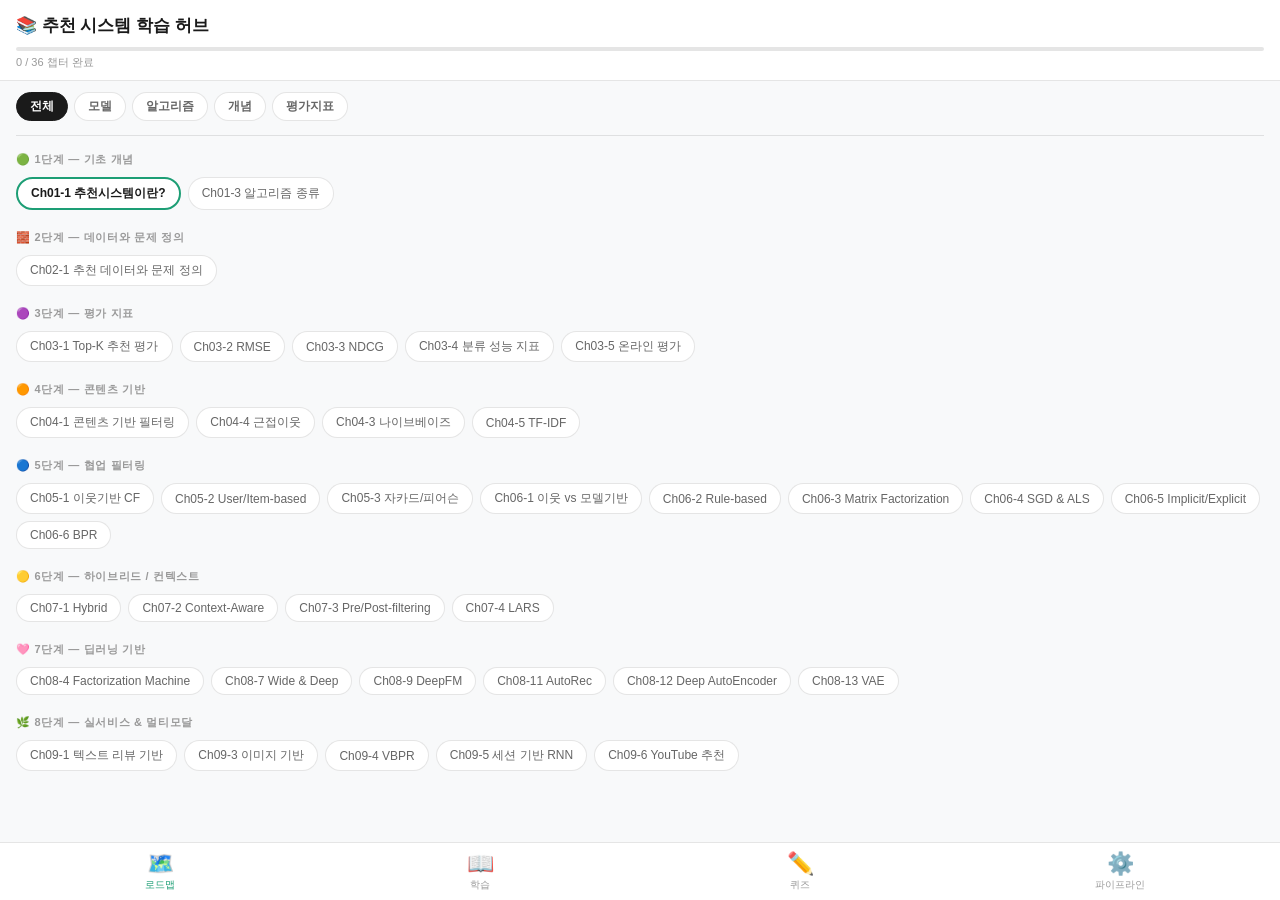
==== commit 570ceed8: "로드맵 수정" ====
--- a/index.html
+++ b/index.html
@@ -19,7 +19,7 @@
     <div class="progress-track">
       <div class="progress-fill" id="prog-fill" style="width:0%"></div>
     </div>
-    <div class="progress-label" id="prog-label">0 / 32 챕터 완료</div>
+    <div class="progress-label" id="prog-label">0 / 36 챕터 완료</div>
   </div>
 </header>
 
@@ -42,23 +42,32 @@
       </div>
     </div>
     <div class="roadmap-section">
-      <div class="section-label">🟣 2단계 — 평가 지표</div>
-      <div class="chip-row">
+      <div class="section-label">🧱 2단계 — 데이터와 문제 정의</div>
+      <div class="chip-row">
+        <button class="chip" onclick="goLesson(33)">Ch02-1 추천 데이터와 문제 정의</button>
+      </div>
+    </div>
+    <div class="roadmap-section">
+      <div class="section-label">🟣 3단계 — 평가 지표</div>
+      <div class="chip-row">
+        <button class="chip" onclick="goLesson(34)">Ch03-1 Top-K 추천 평가</button>
         <button class="chip" onclick="goLesson(2)">Ch03-2 RMSE</button>
         <button class="chip" onclick="goLesson(3)">Ch03-3 NDCG</button>
-      </div>
-    </div>
-    <div class="roadmap-section">
-      <div class="section-label">🟠 3단계 — 컨텐츠 기반</div>
-      <div class="chip-row">
-        <button class="chip" onclick="goLesson(4)">Ch04-1 컨텐츠기반 필터링</button>
+        <button class="chip" onclick="goLesson(32)">Ch03-4 분류 성능 지표</button>
+        <button class="chip" onclick="goLesson(35)">Ch03-5 온라인 평가</button>
+      </div>
+    </div>
+    <div class="roadmap-section">
+      <div class="section-label">🟠 4단계 — 콘텐츠 기반</div>
+      <div class="chip-row">
+        <button class="chip" onclick="goLesson(4)">Ch04-1 콘텐츠 기반 필터링</button>
         <button class="chip" onclick="goLesson(5)">Ch04-4 근접이웃</button>
-        <button class="chip" onclick="goLesson(6)">Ch04-4 나이브베이즈</button>
+        <button class="chip" onclick="goLesson(6)">Ch04-3 나이브베이즈</button>
         <button class="chip" onclick="goLesson(7)">Ch04-5 TF-IDF</button>
       </div>
     </div>
     <div class="roadmap-section">
-      <div class="section-label">🔵 4단계 — 협업 필터링</div>
+      <div class="section-label">🔵 5단계 — 협업 필터링</div>
       <div class="chip-row">
         <button class="chip" onclick="goLesson(8)">Ch05-1 이웃기반 CF</button>
         <button class="chip" onclick="goLesson(9)">Ch05-2 User/Item-based</button>
@@ -72,7 +81,7 @@
       </div>
     </div>
     <div class="roadmap-section">
-      <div class="section-label">🟡 5단계 — 하이브리드 / 컨텍스트</div>
+      <div class="section-label">🟡 6단계 — 하이브리드 / 컨텍스트</div>
       <div class="chip-row">
         <button class="chip" onclick="goLesson(17)">Ch07-1 Hybrid</button>
         <button class="chip" onclick="goLesson(18)">Ch07-2 Context-Aware</button>
@@ -81,7 +90,7 @@
       </div>
     </div>
     <div class="roadmap-section">
-      <div class="section-label">🩷 6단계 — 딥러닝 기반</div>
+      <div class="section-label">🩷 7단계 — 딥러닝 기반</div>
       <div class="chip-row">
         <button class="chip" onclick="goLesson(21)">Ch08-4 Factorization Machine</button>
         <button class="chip" onclick="goLesson(22)">Ch08-7 Wide & Deep</button>
@@ -92,7 +101,7 @@
       </div>
     </div>
     <div class="roadmap-section">
-      <div class="section-label">🌿 7단계 — 실서비스 & 멀티모달</div>
+      <div class="section-label">🌿 8단계 — 실서비스 & 멀티모달</div>
       <div class="chip-row">
         <button class="chip" onclick="goLesson(27)">Ch09-1 텍스트 리뷰 기반</button>
         <button class="chip" onclick="goLesson(28)">Ch09-3 이미지 기반</button>
@@ -115,30 +124,385 @@
     <div id="quiz-body"></div>
   </div>
 
-  <!-- ④ AI 튜터 화면 -->
-  <div class="screen" id="screen-ai">
-    <p style="font-size:13px;color:var(--text-sub);margin-bottom:12px;">현재 챕터에 대해 AI 튜터에게 질문하세요.</p>
-    <div class="quick-qs">
-      <button class="quick-q-btn" onclick="askAI('추천시스템에서 Collaborative Filtering과 Content-based Filtering의 핵심 차이를 실무 예시로 설명해줘')">💡 CF vs Content-based 차이 →</button>
-      <button class="quick-q-btn" onclick="askAI('Matrix Factorization의 Latent Factor가 무엇인지, 커머스에서 어떻게 해석할 수 있는지 설명해줘')">💡 MF Latent Factor 의미 →</button>
-      <button class="quick-q-btn" onclick="askAI('NDCG와 RMSE를 추천시스템 평가에 사용할 때 각각 어떤 상황에 더 적합한지 알려줘')">💡 NDCG vs RMSE 비교 →</button>
-      <button class="quick-q-btn" onclick="askAI('Implicit Feedback과 Explicit Feedback의 차이와 커머스 플랫폼 예시를 들어줘')">💡 Implicit / Explicit 피드백 →</button>
-      <button class="quick-q-btn" onclick="askAI('Wide & Deep과 DeepFM 모델의 차이점과 각각 어떤 상황에 적합한지 설명해줘')">💡 Wide&Deep vs DeepFM →</button>
-      <button class="quick-q-btn" onclick="askAI('YouTube 추천시스템의 surrogate problem이 무엇인지, 실무에서 어떻게 대응하는지 설명해줘')">💡 YouTube surrogate problem →</button>
-    </div>
-    <div class="chat-box">
-      <div class="chat-header">
-        <div class="chat-dot"></div>
-        AI 튜터
-      </div>
-      <div class="chat-messages" id="ai-msgs">
-        <div class="msg-ai">안녕하세요! 추천 시스템 학습을 도와드릴 AI 튜터입니다. 위의 빠른 질문을 누르거나 아래에 직접 입력해보세요 😊</div>
-      </div>
-      <div class="chat-input-row">
-        <input type="text" id="ai-input" placeholder="질문 입력..." onkeydown="if(event.key==='Enter')sendAI()" />
-        <button class="send-btn" onclick="sendAI()">↑</button>
-      </div>
-    </div>
+  <!-- ④ 파이프라인 화면 -->
+  <div class="screen" id="screen-pipeline">
+
+    <div class="pipe-status-bar">
+      <span class="pipe-status-dot" id="pipe-status-dot"></span>
+      <span class="pipe-status-text" id="pipe-status-text">서버 상태 확인 중...</span>
+      <code class="pipe-status-cmd">python3 -m src.serve</code>
+    </div>
+
+    <div class="section-label" style="margin-bottom:10px;">전체 흐름</div>
+    <div class="pipe-flow">
+
+      <div class="pipe-step" onclick="togglePipeStep(0)">
+        <div class="pipe-step-header">
+          <span class="pipe-step-icon">📦</span>
+          <div class="pipe-step-info">
+            <div class="pipe-step-title">원시 데이터 수집</div>
+            <div class="pipe-step-sub">IN: 서비스 로그/카탈로그 → OUT: 정규화된 이벤트 테이블</div>
+          </div>
+          <span class="pipe-step-chevron">›</span>
+        </div>
+        <div class="pipe-step-detail">
+          <div class="pipe-step-detail-inner">
+            <p class="pipe-detail-desc">추천 시스템의 입력은 3가지 데이터입니다. 이벤트 로그에서 어떤 행동을 얼마나 강한 선호 신호로 볼지 가중치를 정의하는 것이 출발점입니다.</p>
+            <div class="pipe-io-grid">
+              <div class="pipe-io-card pipe-io-in">
+                <div class="pipe-io-label">IN</div>
+                <div class="pipe-io-title">서비스에서 쌓인 원본 데이터</div>
+                <ul class="pipe-io-list">
+                  <li><code>events.csv</code>: 누가, 무엇을, 언제, 어떻게 반응했는지</li>
+                  <li><code>users.csv</code>: 유저 식별자와 기본 속성</li>
+                  <li><code>items.csv</code>: 상품의 카테고리, 브랜드, 태그, 가격</li>
+                </ul>
+              </div>
+              <div class="pipe-io-card pipe-io-work">
+                <div class="pipe-io-label">처리</div>
+                <div class="pipe-io-title">추천에 필요한 신호만 남김</div>
+                <ul class="pipe-io-list">
+                  <li>행동 종류를 <code>view</code>, <code>click</code>, <code>purchase</code>로 구분</li>
+                  <li>행동별 중요도를 <code>EVENT_WEIGHTS</code>로 정의</li>
+                  <li>최근 행동은 크게, 오래된 행동은 작게 보도록 기준 설정</li>
+                </ul>
+              </div>
+              <div class="pipe-io-card pipe-io-out">
+                <div class="pipe-io-label">OUT</div>
+                <div class="pipe-io-title">모델이 읽을 수 있는 이벤트 테이블</div>
+                <ul class="pipe-io-list">
+                  <li><code>user_id</code>, <code>item_id</code>, <code>event_type</code>, <code>timestamp</code></li>
+                  <li>각 이벤트가 선호 신호인지 계산할 준비 완료</li>
+                </ul>
+              </div>
+              <div class="pipe-io-card pipe-io-use">
+                <div class="pipe-io-label">다음 사용처</div>
+                <div class="pipe-io-title">피처 엔지니어링</div>
+                <p class="pipe-io-note">다음 단계에서 이벤트마다 점수를 만들고, 유저별 선호 프로필로 집계합니다.</p>
+              </div>
+            </div>
+            <pre class="pipe-code"># events.csv
+user_id,item_id,event_type,timestamp
+u1,i1,view,2026-06-01T09:00:00
+u1,i1,click,2026-06-01T09:01:00
+
+# config.py
+EVENT_WEIGHTS = {
+    "view":     1.0,  # 봤다
+    "click":    3.0,  # 관심 있다
+    "purchase": 8.0,  # 강한 선호
+}
+TIME_DECAY_HALF_LIFE_DAYS = 14</pre>
+          </div>
+        </div>
+      </div>
+
+      <div class="pipe-arrow">↓</div>
+
+      <div class="pipe-step" onclick="togglePipeStep(1)">
+        <div class="pipe-step-header">
+          <span class="pipe-step-icon">⚙️</span>
+          <div class="pipe-step-info">
+            <div class="pipe-step-title">피처 엔지니어링</div>
+            <div class="pipe-step-sub">IN: 이벤트 테이블 → OUT: 유저/아이템 피처 프로필</div>
+          </div>
+          <span class="pipe-step-chevron">›</span>
+        </div>
+        <div class="pipe-step-detail">
+          <div class="pipe-step-detail-inner">
+            <p class="pipe-detail-desc">원시 이벤트를 유저 선호 프로필로 변환합니다. 행동 가중치 × 시간에 따른 영향 감소로 각 이벤트의 신호 강도를 계산하고, 이를 카테고리·브랜드·태그·가격대 선호로 집계합니다.</p>
+            <div class="pipe-io-grid">
+              <div class="pipe-io-card pipe-io-in">
+                <div class="pipe-io-label">IN</div>
+                <div class="pipe-io-title">정규화된 이벤트 + 상품 메타데이터</div>
+                <ul class="pipe-io-list">
+                  <li><code>event_type</code>: 행동 강도 계산에 사용</li>
+                  <li><code>timestamp</code>: 오래된 행동의 영향 감소에 사용</li>
+                  <li><code>items.csv</code>: 카테고리, 브랜드, 태그, 가격 매핑</li>
+                </ul>
+              </div>
+              <div class="pipe-io-card pipe-io-work">
+                <div class="pipe-io-label">처리</div>
+                <div class="pipe-io-title">행동을 숫자 피처로 변환</div>
+                <ul class="pipe-io-list">
+                  <li><code>행동 가중치 × 최근성 점수</code>로 이벤트 강도 산출</li>
+                  <li>유저가 반응한 상품 속성을 누적</li>
+                  <li>카테고리, 브랜드, 태그, 가격대를 정규화</li>
+                </ul>
+              </div>
+              <div class="pipe-io-card pipe-io-out">
+                <div class="pipe-io-label">OUT</div>
+                <div class="pipe-io-title">유저 선호 프로필</div>
+                <ul class="pipe-io-list">
+                  <li><code>categories</code>: 선호 카테고리 분포</li>
+                  <li><code>brands</code>, <code>tags</code>: 선호 속성 분포</li>
+                  <li><code>price_norm</code>: 선호 가격대</li>
+                </ul>
+              </div>
+              <div class="pipe-io-card pipe-io-use">
+                <div class="pipe-io-label">다음 사용처</div>
+                <div class="pipe-io-title">CBF/CF/Hybrid 모델 추론</div>
+                <p class="pipe-io-note">CBF는 유저 프로필과 아이템 프로필의 유사도를 계산하고, CF는 유저 행동 벡터를 비교합니다.</p>
+              </div>
+            </div>
+            <pre class="pipe-code"># features.py
+def event_strength(event, reference_time):
+    base  = EVENT_WEIGHTS[event["event_type"]]
+    days  = (reference_time - event["timestamp"]).days
+    decay = 0.5 ** (days / TIME_DECAY_HALF_LIFE_DAYS)
+    return base * decay
+
+# 결과: 유저 선호 프로필
+{
+  "categories": {"shoes": 0.71, "shirt": 0.29},
+  "brands":     {"nike": 0.62, "adidas": 0.38},
+  "tags":       {"running": 0.48, "casual": 0.31},
+  "price_norm": 0.42
+}</pre>
+          </div>
+        </div>
+      </div>
+
+      <div class="pipe-arrow">↓</div>
+
+      <div class="pipe-step" onclick="togglePipeStep(2)">
+        <div class="pipe-step-header">
+          <span class="pipe-step-icon">🧠</span>
+          <div class="pipe-step-info">
+            <div class="pipe-step-title">모델 추론</div>
+            <div class="pipe-step-sub">IN: 피처 프로필/행동 벡터 → OUT: item별 추천 점수</div>
+          </div>
+          <span class="pipe-step-chevron">›</span>
+        </div>
+        <div class="pipe-step-detail">
+          <div class="pipe-step-detail-inner">
+            <p class="pipe-detail-desc">CBF는 아이템 메타데이터 유사도로, CF는 비슷한 유저의 행동으로 후보를 생성합니다. Hybrid는 두 점수를 가중합산합니다.</p>
+            <div class="pipe-io-grid">
+              <div class="pipe-io-card pipe-io-in">
+                <div class="pipe-io-label">IN</div>
+                <div class="pipe-io-title">모델별로 필요한 피처</div>
+                <ul class="pipe-io-list">
+                  <li><code>CBF</code>: 유저 프로필 + 아이템 프로필</li>
+                  <li><code>CF</code>: 유저-아이템 행동 행렬</li>
+                  <li><code>Hybrid</code>: CBF 점수 + CF 점수</li>
+                </ul>
+              </div>
+              <div class="pipe-io-card pipe-io-work">
+                <div class="pipe-io-label">처리</div>
+                <div class="pipe-io-title">후보 아이템에 점수 부여</div>
+                <ul class="pipe-io-list">
+                  <li>CBF: 속성 유사도를 가중합산</li>
+                  <li>CF: 비슷한 유저가 좋아한 아이템을 찾음</li>
+                  <li>Hybrid: 두 점수를 하나의 최종 점수로 합침</li>
+                </ul>
+              </div>
+              <div class="pipe-io-card pipe-io-out">
+                <div class="pipe-io-label">OUT</div>
+                <div class="pipe-io-title">추천 후보 리스트</div>
+                <ul class="pipe-io-list">
+                  <li><code>item_id</code>: 추천할 상품</li>
+                  <li><code>score</code>: 높을수록 우선 노출</li>
+                  <li><code>model</code>: cbf, cf, hybrid 중 어떤 방식인지</li>
+                </ul>
+              </div>
+              <div class="pipe-io-card pipe-io-use">
+                <div class="pipe-io-label">다음 사용처</div>
+                <div class="pipe-io-title">아티팩트 저장</div>
+                <p class="pipe-io-note">유저와 모델별 추천 리스트를 JSON으로 저장해 API가 빠르게 읽을 수 있게 합니다.</p>
+              </div>
+            </div>
+            <pre class="pipe-code"># CBF (models/cbf.py) — 메타데이터 유사도
+score = (0.35 * category_score
+       + 0.15 * brand_score
+       + 0.35 * tag_score
+       + 0.15 * price_score)
+
+# CF (models/cf.py) — 비슷한 유저 행동 기반
+similarity = cosine_similarity(
+    my_vector, neighbor_vector
+)
+
+# Hybrid (models/hybrid.py)
+CBF_WEIGHT, CF_WEIGHT = 0.55, 0.45
+final = CBF_WEIGHT * cbf_score \
+      + CF_WEIGHT  * cf_score</pre>
+          </div>
+        </div>
+      </div>
+
+      <div class="pipe-arrow">↓</div>
+
+      <div class="pipe-step" onclick="togglePipeStep(3)">
+        <div class="pipe-step-header">
+          <span class="pipe-step-icon">🔄</span>
+          <div class="pipe-step-info">
+            <div class="pipe-step-title">파이프라인 실행 · 아티팩트 저장</div>
+            <div class="pipe-step-sub">IN: 추천 결과/프로필 → OUT: artifacts/*.json</div>
+          </div>
+          <span class="pipe-step-chevron">›</span>
+        </div>
+        <div class="pipe-step-detail">
+          <div class="pipe-step-detail-inner">
+            <p class="pipe-detail-desc">pipeline.py를 실행하면 모든 유저 × 모든 모델의 추천 결과가 미리 계산되어 JSON으로 저장됩니다. 서빙 시 실시간 추론 없이 이 파일을 즉시 읽어 응답합니다.</p>
+            <div class="pipe-io-grid">
+              <div class="pipe-io-card pipe-io-in">
+                <div class="pipe-io-label">IN</div>
+                <div class="pipe-io-title">배치 계산 결과</div>
+                <ul class="pipe-io-list">
+                  <li>유저별 선호 프로필</li>
+                  <li>아이템별 피처 프로필</li>
+                  <li>모델별 추천 후보와 점수</li>
+                </ul>
+              </div>
+              <div class="pipe-io-card pipe-io-work">
+                <div class="pipe-io-label">처리</div>
+                <div class="pipe-io-title">서빙용 파일로 고정</div>
+                <ul class="pipe-io-list">
+                  <li>모든 유저 × 모델 조합을 미리 계산</li>
+                  <li>API가 읽기 쉬운 JSON 구조로 저장</li>
+                  <li>추천이 부족할 때 쓸 인기 아이템도 준비</li>
+                </ul>
+              </div>
+              <div class="pipe-io-card pipe-io-out">
+                <div class="pipe-io-label">OUT</div>
+                <div class="pipe-io-title">아티팩트 파일</div>
+                <ul class="pipe-io-list">
+                  <li><code>recommendations.json</code>: 최종 추천 리스트</li>
+                  <li><code>user_profiles.json</code>, <code>item_profiles.json</code>: 설명/디버깅용 프로필</li>
+                  <li><code>popular_items.json</code>: fallback용 인기 상품</li>
+                </ul>
+              </div>
+              <div class="pipe-io-card pipe-io-use">
+                <div class="pipe-io-label">다음 사용처</div>
+                <div class="pipe-io-title">서빙 API</div>
+                <p class="pipe-io-note">API 서버가 이 파일들을 메모리에 올린 뒤 요청마다 조회만 수행합니다.</p>
+              </div>
+            </div>
+            <pre class="pipe-code"># 실행
+python3 -m src.pipeline
+
+# 생성 파일
+artifacts/
+  recommendations.json  # {cbf/cf/hybrid: {u1: [...]}}
+  user_profiles.json    # 유저별 선호 프로필
+  item_profiles.json    # 아이템별 피처
+  popular_items.json    # fallback용 인기 아이템</pre>
+          </div>
+        </div>
+      </div>
+
+      <div class="pipe-arrow">↓</div>
+
+      <div class="pipe-step" onclick="togglePipeStep(4)">
+        <div class="pipe-step-header">
+          <span class="pipe-step-icon">🚀</span>
+          <div class="pipe-step-info">
+            <div class="pipe-step-title">서빙 API</div>
+            <div class="pipe-step-sub">IN: user_id/model/k 요청 → OUT: 추천 API 응답</div>
+          </div>
+          <span class="pipe-step-chevron">›</span>
+        </div>
+        <div class="pipe-step-detail">
+          <div class="pipe-step-detail-inner">
+            <p class="pipe-detail-desc">serve.py는 아티팩트를 메모리에 로드하고 요청마다 즉시 조회합니다. 결과가 k개 미만이면 인기 아이템으로 자동 fallback합니다.</p>
+            <div class="pipe-io-grid">
+              <div class="pipe-io-card pipe-io-in">
+                <div class="pipe-io-label">IN</div>
+                <div class="pipe-io-title">클라이언트 요청</div>
+                <ul class="pipe-io-list">
+                  <li><code>user_id</code>: 추천을 받을 유저</li>
+                  <li><code>model</code>: cbf, cf, hybrid 중 선택</li>
+                  <li><code>k</code>: 몇 개를 받을지</li>
+                </ul>
+              </div>
+              <div class="pipe-io-card pipe-io-work">
+                <div class="pipe-io-label">처리</div>
+                <div class="pipe-io-title">미리 만든 결과 조회</div>
+                <ul class="pipe-io-list">
+                  <li><code>recommendations.json</code>에서 유저/모델 키 조회</li>
+                  <li>요청한 개수만큼 잘라서 반환</li>
+                  <li>결과가 부족하면 인기 아이템으로 채움</li>
+                </ul>
+              </div>
+              <div class="pipe-io-card pipe-io-out">
+                <div class="pipe-io-label">OUT</div>
+                <div class="pipe-io-title">화면에서 바로 쓸 응답</div>
+                <ul class="pipe-io-list">
+                  <li><code>items[]</code>: item_id와 score 목록</li>
+                  <li><code>fallback_used</code>: fallback 사용 여부</li>
+                  <li><code>model</code>: 어떤 추천 로직의 결과인지</li>
+                </ul>
+              </div>
+              <div class="pipe-io-card pipe-io-use">
+                <div class="pipe-io-label">사용처</div>
+                <div class="pipe-io-title">앱 화면/추천 위젯</div>
+                <p class="pipe-io-note">라이브 데모 영역은 이 API를 호출해 추천 상품 ID와 점수를 렌더링합니다.</p>
+              </div>
+            </div>
+            <pre class="pipe-code"># 엔드포인트
+GET /recommendations?user_id=u1&model=hybrid&k=5
+GET /similar-items?item_id=i1&k=5
+GET /health
+
+# 응답 예시
+{
+  "user_id": "u1",
+  "model": "hybrid",
+  "fallback_used": false,
+  "items": [
+    {"item_id": "i7", "score": 0.831},
+    {"item_id": "i3", "score": 0.762}
+  ]
+}</pre>
+          </div>
+        </div>
+      </div>
+
+    </div>
+
+    <div class="section-label" style="margin:20px 0 10px;">직접 바꿔볼 지점</div>
+
+    <div class="tune-card">
+      <div class="tune-card-file">src/config.py · EVENT_WEIGHTS</div>
+      <div class="tune-card-title">행동별 가중치 조정</div>
+      <div class="tune-card-desc">purchase 값을 낮추면 구매 이력만 반복 추천되는 쏠림이 줄어듭니다. 반대로 높이면 구매 경험이 훨씬 강하게 반영됩니다.</div>
+    </div>
+
+    <div class="tune-card">
+      <div class="tune-card-file">src/config.py · TIME_DECAY_HALF_LIFE_DAYS</div>
+      <div class="tune-card-title">시간에 따른 영향 감소 기간 변경</div>
+      <div class="tune-card-desc">7로 줄이면 오래된 행동의 영향이 더 빨리 작아집니다. 트렌드가 빠른 서비스일수록 짧게 설정합니다.</div>
+    </div>
+
+    <div class="tune-card">
+      <div class="tune-card-file">src/models/hybrid.py · CBF_WEIGHT / CF_WEIGHT</div>
+      <div class="tune-card-title">모델 비율 조정</div>
+      <div class="tune-card-desc">신규 유저가 많다면 CBF_WEIGHT를 높이세요. 행동 데이터가 풍부하다면 CF_WEIGHT를 높이세요. 둘의 합은 1.0을 유지합니다.</div>
+    </div>
+
+    <div class="section-label" style="margin:20px 0 10px;">라이브 데모</div>
+
+    <div class="demo-controls">
+      <select class="demo-select" id="demo-user-select">
+        <option value="u1">유저 u1</option>
+        <option value="u2">유저 u2</option>
+        <option value="u3">유저 u3</option>
+        <option value="u4">유저 u4</option>
+      </select>
+      <select class="demo-select" id="demo-model-select">
+        <option value="hybrid">Hybrid</option>
+        <option value="cbf">CBF</option>
+        <option value="cf">CF</option>
+      </select>
+      <button class="demo-run-btn" id="demo-run-btn" onclick="runDemo()" disabled>추천 받기</button>
+    </div>
+
+    <div class="demo-result-box" id="demo-result-box">
+      <div class="demo-empty">서버를 실행한 뒤 추천 받기를 눌러보세요.</div>
+    </div>
+
+    <div style="height:8px;"></div>
+
   </div>
 
 </main>
@@ -154,8 +518,8 @@
   <button class="nav-item" id="nav-quiz" onclick="showScreen('quiz')">
     <span class="nav-icon">✏️</span>퀴즈
   </button>
-  <button class="nav-item" id="nav-ai" onclick="showScreen('ai')">
-    <span class="nav-icon">🤖</span>AI 튜터
+  <button class="nav-item" id="nav-pipeline" onclick="showScreen('pipeline')">
+    <span class="nav-icon">⚙️</span>파이프라인
   </button>
 </nav>
 
--- a/css/styles.css
+++ b/css/styles.css
@@ -163,6 +163,48 @@
   .lesson-meta { font-size: 12px; color: var(--text-hint); margin-bottom: 16px; display: flex; gap: 12px; align-items: center; }
   .lesson-meta a { color: var(--green); text-decoration: none; }
 
+  .learning-bridge {
+    border: 1px solid var(--border);
+    border-left: 3px solid var(--amber-dark);
+    border-radius: 0 var(--radius-sm) var(--radius-sm) 0;
+    background: var(--amber-light);
+    color: var(--text-sub);
+    font-size: 13px;
+    line-height: 1.7;
+    padding: 11px 13px;
+    margin-bottom: 12px;
+  }
+
+  .learning-guide-grid {
+    display: grid;
+    grid-template-columns: repeat(auto-fit, minmax(180px, 1fr));
+    gap: 10px;
+    margin-bottom: 16px;
+  }
+  .learning-guide {
+    background: var(--surface);
+    border: 1px solid var(--border);
+    border-radius: var(--radius-sm);
+    padding: 12px 14px;
+  }
+  .learning-guide h3 {
+    font-size: 13px;
+    font-weight: 700;
+    color: var(--text);
+    margin-bottom: 8px;
+  }
+  .learning-guide ul {
+    padding-left: 17px;
+    display: flex;
+    flex-direction: column;
+    gap: 6px;
+  }
+  .learning-guide li {
+    font-size: 13px;
+    color: var(--text-sub);
+    line-height: 1.55;
+  }
+
   .concept {
     border-left: 3px solid var(--green);
     background: var(--green-light);
@@ -183,22 +225,43 @@
   .dev-note ul { padding-left: 18px; display: flex; flex-direction: column; gap: 6px; }
   .dev-note li { font-size: 13px; color: var(--text-sub); line-height: 1.65; }
 
-  .deep-list, .term-list, .formula-list {
+  .deep-list, .term-list, .formula-list, .mission-list, .pitfall-list {
     display: flex;
     flex-direction: column;
     gap: 10px;
     margin-bottom: 10px;
   }
-  .deep-item, .term-item, .formula-item {
+  .deep-item, .term-item, .formula-item, .worked-example, .mission-item, .pitfall-item {
     background: var(--surface);
     border: 1px solid var(--border);
     border-radius: var(--radius-sm);
     padding: 13px 14px;
   }
-  .deep-item {
+  .deep-item, .mission-item, .pitfall-item {
     font-size: 13px;
     color: var(--text-sub);
     line-height: 1.75;
+  }
+  .mission-item { border-left: 3px solid var(--blue-dark); }
+  .pitfall-item { border-left: 3px solid #E24B4A; }
+  .worked-example h3 {
+    font-size: 13px;
+    font-weight: 700;
+    color: var(--text);
+    margin-bottom: 6px;
+  }
+  .worked-example p,
+  .worked-example li {
+    font-size: 13px;
+    color: var(--text-sub);
+    line-height: 1.65;
+  }
+  .worked-example ol {
+    padding-left: 18px;
+    margin-top: 8px;
+    display: flex;
+    flex-direction: column;
+    gap: 6px;
   }
   .term-item h3, .formula-item h3 {
     font-size: 13px;
@@ -330,3 +393,174 @@
   ::-webkit-scrollbar { width: 4px; }
   ::-webkit-scrollbar-track { background: transparent; }
   ::-webkit-scrollbar-thumb { background: var(--border); border-radius: 99px; }
+
+  /* ── 파이프라인 탭 ── */
+  .pipe-status-bar {
+    display: flex; align-items: center; gap: 8px;
+    background: var(--surface); border: 1px solid var(--border);
+    border-radius: var(--radius-sm); padding: 10px 14px; margin-bottom: 16px;
+  }
+  .pipe-status-dot {
+    width: 8px; height: 8px; border-radius: 50%; background: var(--text-hint);
+    flex-shrink: 0; transition: background 0.3s;
+  }
+  .pipe-status-dot.online { background: var(--green); }
+  .pipe-status-dot.offline { background: #E24B4A; }
+  .pipe-status-text { font-size: 12px; color: var(--text-sub); flex: 1; }
+  .pipe-status-cmd {
+    font-family: ui-monospace, monospace; font-size: 11px; color: var(--text-hint);
+    background: var(--bg); padding: 2px 8px; border-radius: 6px;
+    border: 1px solid var(--border); white-space: nowrap;
+  }
+
+  .pipe-flow { display: flex; flex-direction: column; }
+
+  .pipe-step {
+    background: var(--surface); border: 1px solid var(--border);
+    border-radius: var(--radius-sm); overflow: hidden; transition: border-color 0.15s;
+  }
+  .pipe-step.open { border-color: var(--green); }
+
+  .pipe-step-header {
+    display: flex; align-items: center; gap: 12px;
+    padding: 13px 14px; cursor: pointer; user-select: none;
+  }
+  .pipe-step-header:active { opacity: 0.75; }
+  .pipe-step-icon { font-size: 20px; flex-shrink: 0; }
+  .pipe-step-info { flex: 1; min-width: 0; }
+  .pipe-step-title { font-size: 14px; font-weight: 600; color: var(--text); }
+  .pipe-step-sub { font-size: 11px; color: var(--text-hint); margin-top: 2px; }
+  .pipe-step-chevron {
+    font-size: 20px; color: var(--text-hint); font-weight: 300; line-height: 1;
+    flex-shrink: 0; transition: transform 0.2s;
+  }
+  .pipe-step.open .pipe-step-chevron { transform: rotate(90deg); }
+
+  .pipe-step-detail {
+    max-height: 0; overflow: hidden; transition: max-height 0.3s ease;
+  }
+  .pipe-step.open .pipe-step-detail { max-height: 1400px; }
+
+  .pipe-step-detail-inner {
+    padding: 0 14px 14px; border-top: 1px solid var(--border);
+    padding-top: 13px;
+  }
+  .pipe-detail-desc {
+    font-size: 13px; color: var(--text-sub); line-height: 1.7; margin-bottom: 10px;
+  }
+  .pipe-io-grid {
+    display: grid; grid-template-columns: repeat(2, minmax(0, 1fr));
+    gap: 8px; margin: 10px 0 12px;
+  }
+  .pipe-io-card {
+    border: 1px solid var(--border); border-radius: 8px; padding: 10px;
+    background: var(--bg); min-width: 0;
+  }
+  .pipe-io-in { border-left: 3px solid var(--blue-dark); }
+  .pipe-io-work { border-left: 3px solid var(--purple-dark); }
+  .pipe-io-out { border-left: 3px solid var(--green-dark); }
+  .pipe-io-use { border-left: 3px solid var(--amber-dark); }
+  .pipe-io-label {
+    font-size: 10px; font-weight: 800; color: var(--text-hint);
+    text-transform: uppercase; letter-spacing: 0; margin-bottom: 5px;
+  }
+  .pipe-io-title {
+    font-size: 12px; font-weight: 700; color: var(--text); line-height: 1.45;
+    margin-bottom: 6px;
+  }
+  .pipe-io-list {
+    display: flex; flex-direction: column; gap: 4px;
+    padding-left: 15px; font-size: 11.5px; line-height: 1.55; color: var(--text-sub);
+  }
+  .pipe-io-list code,
+  .pipe-io-note code {
+    font-family: ui-monospace, SFMono-Regular, Menlo, Monaco, Consolas, monospace;
+    font-size: 11px; color: var(--text);
+  }
+  .pipe-io-note {
+    font-size: 11.5px; line-height: 1.6; color: var(--text-sub);
+  }
+  .pipe-code {
+    font-family: ui-monospace, SFMono-Regular, Menlo, Monaco, Consolas, monospace;
+    font-size: 11.5px; line-height: 1.7; color: var(--text);
+    background: var(--bg); border: 1px solid var(--border); border-radius: 8px;
+    padding: 10px 12px; overflow-x: auto; white-space: pre; margin: 0;
+    display: block;
+  }
+
+  .pipe-arrow {
+    text-align: center; font-size: 16px; color: var(--text-hint);
+    padding: 4px 0; line-height: 1; flex-shrink: 0;
+  }
+
+  /* 직접 바꿔볼 지점 */
+  .tune-card {
+    background: var(--surface); border: 1px solid var(--border);
+    border-radius: var(--radius-sm); padding: 13px 14px; margin-bottom: 8px;
+  }
+  .tune-card-file {
+    font-family: ui-monospace, monospace; font-size: 11px; color: var(--green-dark);
+    background: var(--green-light); padding: 2px 8px; border-radius: 6px;
+    display: inline-block; margin-bottom: 7px;
+  }
+  .tune-card-title { font-size: 13px; font-weight: 700; color: var(--text); margin-bottom: 4px; }
+  .tune-card-desc { font-size: 12px; color: var(--text-sub); line-height: 1.65; }
+
+  /* 라이브 데모 */
+  .demo-controls { display: flex; gap: 8px; margin-bottom: 10px; flex-wrap: wrap; }
+  .demo-select {
+    flex: 1; min-width: 0;
+    background: var(--surface); border: 1px solid var(--border);
+    border-radius: var(--radius-sm); padding: 10px 12px;
+    font-size: 14px; color: var(--text); font-family: inherit; appearance: none;
+    background-image: url("data:image/svg+xml,%3Csvg xmlns='http://www.w3.org/2000/svg' width='12' height='12' viewBox='0 0 24 24' fill='none' stroke='%23999' stroke-width='2'%3E%3Cpolyline points='6 9 12 15 18 9'%3E%3C/polyline%3E%3C/svg%3E");
+    background-repeat: no-repeat; background-position: right 10px center;
+  }
+  .demo-run-btn {
+    padding: 10px 18px; border-radius: var(--radius-sm);
+    background: var(--green); color: white; border: none;
+    font-size: 14px; font-weight: 600; cursor: pointer; font-family: inherit;
+    white-space: nowrap; transition: opacity 0.15s;
+  }
+  .demo-run-btn:disabled { background: var(--border); color: var(--text-hint); cursor: default; }
+  .demo-run-btn:active:not(:disabled) { opacity: 0.8; }
+
+  .demo-result-box {
+    background: var(--surface); border: 1px solid var(--border);
+    border-radius: var(--radius-sm); overflow: hidden;
+  }
+  .demo-result-header {
+    padding: 10px 14px; background: var(--bg); border-bottom: 1px solid var(--border);
+    font-size: 12px; font-weight: 600; color: var(--text-sub);
+    display: flex; align-items: center; gap: 6px;
+  }
+  .demo-result-item {
+    display: flex; align-items: center; justify-content: space-between;
+    padding: 10px 14px; border-bottom: 1px solid var(--border);
+  }
+  .demo-result-item:last-child { border-bottom: none; }
+  .demo-item-id {
+    font-family: ui-monospace, monospace; font-size: 13px; font-weight: 600; color: var(--text);
+  }
+  .demo-item-meta { font-size: 11px; color: var(--text-hint); margin-top: 2px; }
+  .demo-item-score {
+    font-family: ui-monospace, monospace; font-size: 12px;
+    color: var(--green-dark); background: var(--green-light);
+    padding: 2px 8px; border-radius: 6px; flex-shrink: 0;
+  }
+  .demo-fallback-badge {
+    font-size: 11px; background: var(--amber-light); color: var(--amber-dark);
+    padding: 2px 8px; border-radius: 6px; font-weight: 600;
+  }
+  .demo-empty {
+    padding: 24px 14px; text-align: center;
+    font-size: 13px; color: var(--text-hint);
+  }
+
+  @media (max-width: 520px) {
+    .pipe-status-bar { align-items: flex-start; flex-wrap: wrap; }
+    .pipe-status-cmd { width: 100%; text-align: center; }
+    .pipe-step-header { align-items: flex-start; }
+    .pipe-step-sub { line-height: 1.45; }
+    .pipe-io-grid { grid-template-columns: 1fr; }
+  }
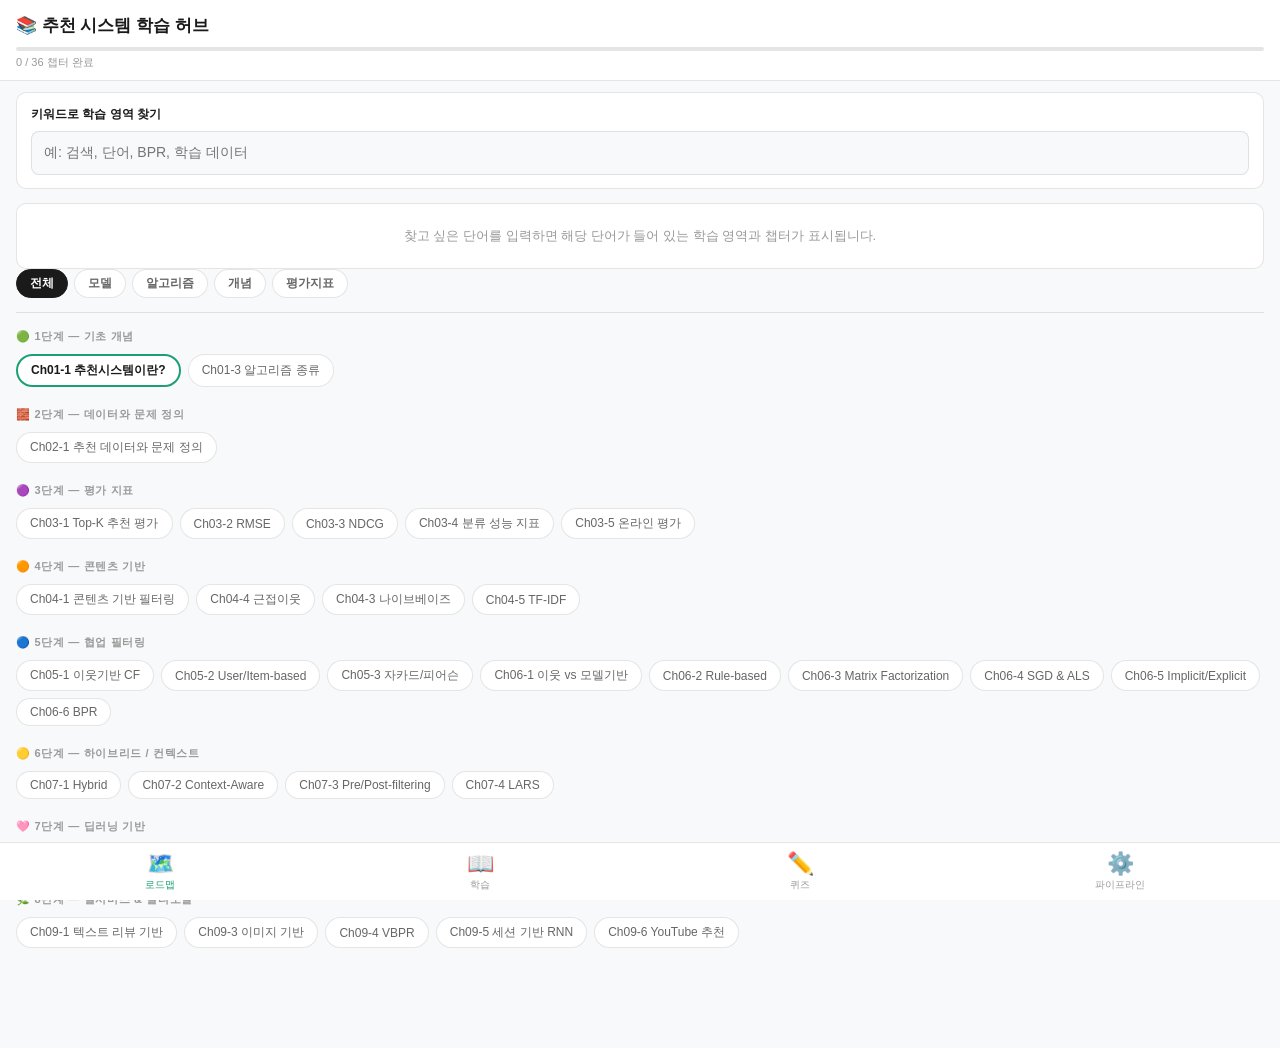
==== commit 192b71dd: "검색조건 추가" ====
--- a/index.html
+++ b/index.html
@@ -9,7 +9,7 @@
 <meta name="apple-mobile-web-app-title" content="RecSys 학습">
 <meta name="theme-color" content="#1D9E75">
 <title>추천 시스템 학습 허브</title>
-<link rel="stylesheet" href="css/styles.css">
+<link rel="stylesheet" href="css/styles.css?v=search-20260621">
 </head>
 <body>
 
@@ -27,6 +27,19 @@
 
   <!-- ① 로드맵 화면 -->
   <div class="screen active" id="screen-map">
+    <div class="search-panel">
+      <label class="search-label" for="lesson-search-input">키워드로 학습 영역 찾기</label>
+      <input
+        class="search-input"
+        id="lesson-search-input"
+        type="search"
+        placeholder="예: 검색, 단어, BPR, 학습 데이터"
+        autocomplete="off"
+        oninput="renderSearchResults(this.value)"
+      >
+    </div>
+    <div id="search-results"></div>
+
     <div class="type-filter-row">
       <button class="type-filter-btn active" data-type="all"       onclick="filterRoadmap('all')">전체</button>
       <button class="type-filter-btn" data-type="model"     onclick="filterRoadmap('model')">모델</button>
@@ -458,6 +471,75 @@
         </div>
       </div>
 
+    </div>
+
+    <div class="section-label" style="margin:20px 0 10px;">현재 코드에서 역할 구분하기</div>
+
+    <div class="tune-card">
+      <div class="tune-card-file">data/*.csv · src/data_loader.py</div>
+      <div class="tune-card-title">데이터 영역 · DS/개발 공동 관심</div>
+      <div class="tune-card-desc">events, users, items는 모델의 원천 입력입니다. DS는 어떤 로그를 학습 신호로 볼지 판단하고, 개발팀은 서비스에서 이 로그가 안정적으로 쌓이고 스키마가 유지되는지 봅니다.</div>
+    </div>
+
+    <div class="tune-card">
+      <div class="tune-card-file">src/features.py · src/config.py</div>
+      <div class="tune-card-title">피처 변환 영역 · DS 주도, 개발팀 검증 필요</div>
+      <div class="tune-card-desc">EVENT_WEIGHTS, 시간 감쇠, 유저/아이템 프로필 생성은 모델 품질에 직접 영향을 줍니다. 동시에 학습 때 만든 피처와 서빙 때 쓰는 피처가 달라지면 장애처럼 보이는 품질 문제가 생기므로 개발팀도 schema와 재현성을 확인해야 합니다.</div>
+    </div>
+
+    <div class="tune-card">
+      <div class="tune-card-file">src/models/cbf.py · src/models/cf.py · src/models/hybrid.py</div>
+      <div class="tune-card-title">모델 로직 영역 · DS 주도</div>
+      <div class="tune-card-desc">CBF/CF/Hybrid 점수 계산은 모델 내부 판단입니다. 어떤 알고리즘을 쓰고 어떤 유사도를 더 신뢰할지는 DS가 주도하는 영역입니다. 개발팀은 내부 공식을 결정하기보다 입력, 출력, latency, artifact 형식을 이해하는 쪽에 가깝습니다.</div>
+    </div>
+
+    <div class="tune-card">
+      <div class="tune-card-file">src/pipeline.py · artifacts/*.json</div>
+      <div class="tune-card-title">운영 인수 경계 · DS 산출물이 서비스 산출물로 바뀌는 지점</div>
+      <div class="tune-card-desc">pipeline.py는 모델 결과를 recommendations.json, user_profiles.json, item_profiles.json, popular_items.json으로 고정합니다. 개발팀이 서빙에서 인수하는 것은 DS의 노트북이나 모델 내부 코드가 아니라, 재현 가능하고 검증 가능한 artifact입니다.</div>
+    </div>
+
+    <div class="tune-card">
+      <div class="tune-card-file">src/serve.py</div>
+      <div class="tune-card-title">서빙 영역 · 개발팀 주도</div>
+      <div class="tune-card-desc">API 요청 처리, fallback, 응답 형식, 서버 상태 확인은 서비스 안정성 영역입니다. 모델 품질 판단은 DS와 협업하되, 운영 중 장애 대응, latency, rollback, 모니터링 기준은 개발팀 책임에 가깝습니다.</div>
+    </div>
+
+    <div class="section-label" style="margin:20px 0 10px;">이 POC로 이해할 경계</div>
+
+    <div class="pipe-io-grid">
+      <div class="pipe-io-card pipe-io-in">
+        <div class="pipe-io-label">DS 책임에 가까운 것</div>
+        <div class="pipe-io-title">모델 품질과 알고리즘 판단</div>
+        <ul class="pipe-io-list">
+          <li>어떤 feature가 추천 품질에 중요한지 판단</li>
+          <li>CBF/CF/Hybrid 중 어떤 모델을 쓸지 결정</li>
+          <li>offline metric으로 모델 개선 여부 설명</li>
+        </ul>
+      </div>
+      <div class="pipe-io-card pipe-io-work">
+        <div class="pipe-io-label">공동 계약</div>
+        <div class="pipe-io-title">운영 가능한 모델 산출물 기준</div>
+        <ul class="pipe-io-list">
+          <li>입력/출력 schema</li>
+          <li>artifact 형식과 저장 위치</li>
+          <li>검증 metric, fallback 기준, version 정보</li>
+        </ul>
+      </div>
+      <div class="pipe-io-card pipe-io-out">
+        <div class="pipe-io-label">개발팀 책임에 가까운 것</div>
+        <div class="pipe-io-title">서비스 운영과 서빙 안정성</div>
+        <ul class="pipe-io-list">
+          <li>추천 API, 배포, 모니터링, rollback</li>
+          <li>latency, 장애 대응, 권한/보안</li>
+          <li>계약을 만족한 artifact만 운영 인수</li>
+        </ul>
+      </div>
+      <div class="pipe-io-card pipe-io-use">
+        <div class="pipe-io-label">핵심 문장</div>
+        <div class="pipe-io-title">모델 소유권과 운영 인수는 다르다</div>
+        <p class="pipe-io-note">DS가 모델 로직을 소유하더라도, 개발팀이 책임질 수 있는 것은 운영 가능한 형태로 전달된 artifact입니다. 계약 없는 실험 결과는 바로 서비스 책임으로 넘어오지 않습니다.</p>
+      </div>
     </div>
 
     <div class="section-label" style="margin:20px 0 10px;">직접 바꿔볼 지점</div>
@@ -523,6 +605,6 @@
   </button>
 </nav>
 
-<script src="js/app.js"></script>
+<script src="js/app.js?v=search-20260621"></script>
 </body>
 </html>
--- a/css/styles.css
+++ b/css/styles.css
@@ -334,6 +334,125 @@
   .feedback.ok { background: var(--green-light); color: var(--green-dark); }
   .feedback.bad { background: #FCEBEB; color: #A32D2D; }
 
+  /* ── 검색 ── */
+  .search-panel {
+    background: var(--surface);
+    border: 1px solid var(--border);
+    border-radius: var(--radius-sm);
+    padding: 13px 14px;
+    margin-bottom: 14px;
+  }
+  .search-label {
+    display: block;
+    font-size: 12px;
+    font-weight: 700;
+    color: var(--text);
+    margin-bottom: 8px;
+  }
+  .search-input {
+    width: 100%;
+    border: 1px solid var(--border);
+    border-radius: 8px;
+    background: var(--bg);
+    color: var(--text);
+    font-family: inherit;
+    font-size: 14px;
+    line-height: 1.4;
+    padding: 11px 12px;
+    outline: none;
+  }
+  .search-input:focus { border-color: var(--green); }
+  .search-empty {
+    background: var(--surface);
+    border: 1px solid var(--border);
+    border-radius: var(--radius-sm);
+    padding: 22px 14px;
+    color: var(--text-hint);
+    font-size: 13px;
+    line-height: 1.6;
+    text-align: center;
+  }
+  .search-area { margin-bottom: 18px; }
+  .search-area-title {
+    display: flex;
+    align-items: baseline;
+    justify-content: space-between;
+    gap: 8px;
+    font-size: 12px;
+    font-weight: 800;
+    color: var(--text);
+    margin-bottom: 8px;
+  }
+  .search-area-title span {
+    font-size: 11px;
+    font-weight: 600;
+    color: var(--text-hint);
+    white-space: nowrap;
+  }
+  .search-result-list {
+    display: flex;
+    flex-direction: column;
+    gap: 9px;
+  }
+  .search-result {
+    width: 100%;
+    text-align: left;
+    border: 1px solid var(--border);
+    border-radius: var(--radius-sm);
+    background: var(--surface);
+    color: var(--text);
+    padding: 13px 14px;
+    cursor: pointer;
+    font-family: inherit;
+  }
+  .search-result:active { opacity: 0.75; }
+  .search-result-head {
+    display: flex;
+    align-items: flex-start;
+    justify-content: space-between;
+    gap: 10px;
+    margin-bottom: 9px;
+  }
+  .search-result-title {
+    font-size: 14px;
+    font-weight: 800;
+    line-height: 1.45;
+    color: var(--text);
+  }
+  .search-result-meta {
+    font-size: 11px;
+    color: var(--text-hint);
+    margin-top: 2px;
+    line-height: 1.45;
+  }
+  .search-match {
+    border-top: 1px solid var(--border);
+    padding-top: 8px;
+    margin-top: 8px;
+  }
+  .search-match span {
+    display: inline-block;
+    font-size: 10px;
+    font-weight: 800;
+    color: var(--green-dark);
+    background: var(--green-light);
+    border-radius: 6px;
+    padding: 2px 7px;
+    margin-bottom: 5px;
+  }
+  .search-match p {
+    font-size: 12.5px;
+    color: var(--text-sub);
+    line-height: 1.65;
+  }
+  .search-match mark {
+    background: var(--amber-light);
+    color: var(--amber-dark);
+    border-radius: 3px;
+    padding: 0 2px;
+    font-weight: 700;
+  }
+
   /* ── AI 튜터 ── */
   .quick-qs { display: flex; flex-direction: column; gap: 7px; margin-bottom: 16px; }
   .quick-q-btn {
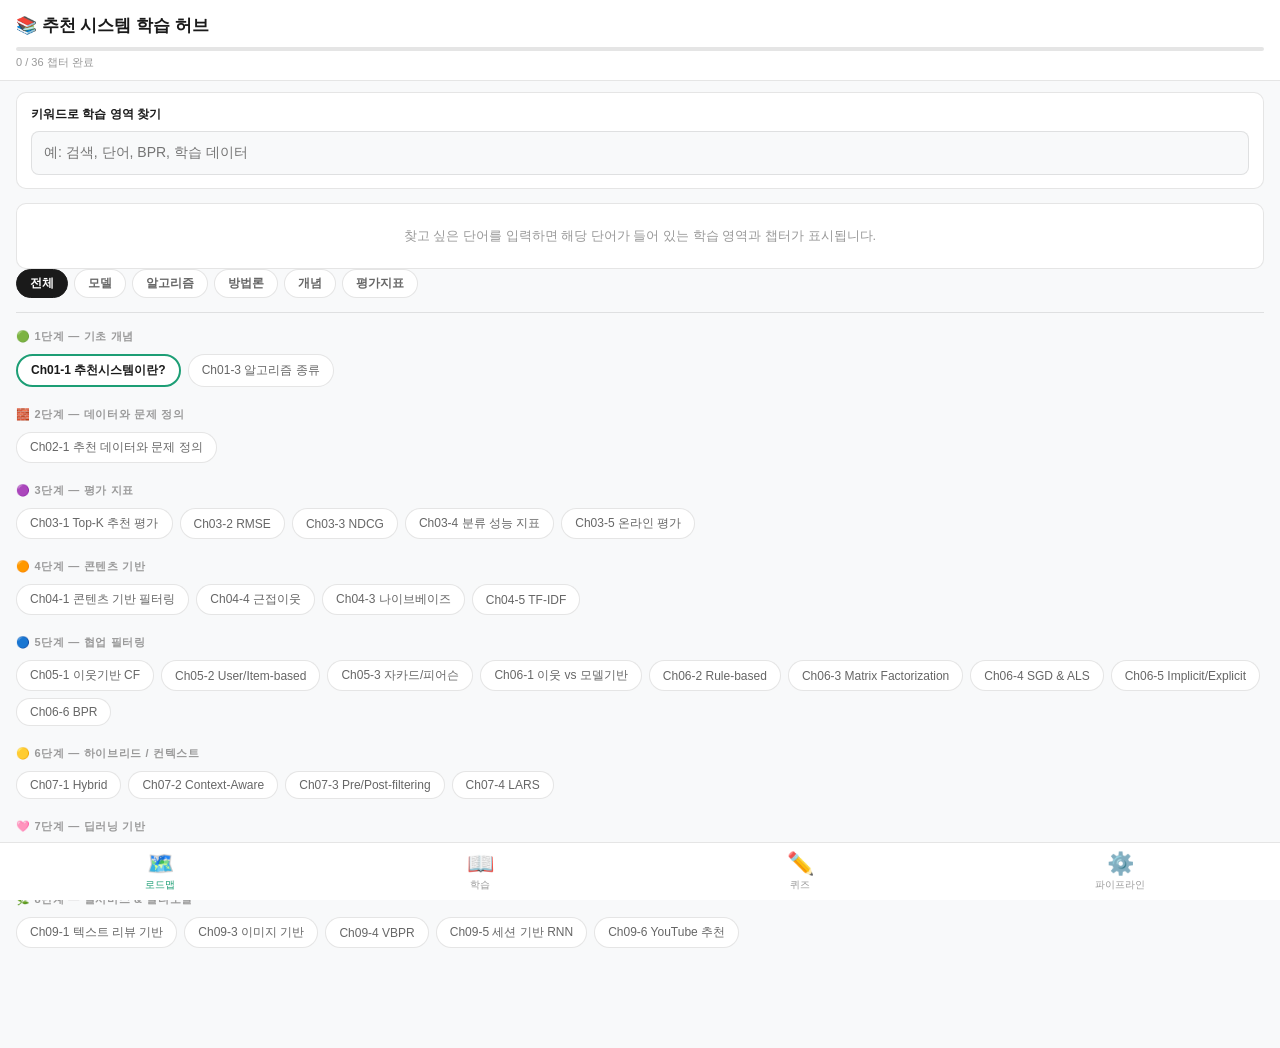
==== commit aae38159: "분류 기준 추가" ====
--- a/index.html
+++ b/index.html
@@ -44,6 +44,7 @@
       <button class="type-filter-btn active" data-type="all"       onclick="filterRoadmap('all')">전체</button>
       <button class="type-filter-btn" data-type="model"     onclick="filterRoadmap('model')">모델</button>
       <button class="type-filter-btn" data-type="algorithm" onclick="filterRoadmap('algorithm')">알고리즘</button>
+      <button class="type-filter-btn" data-type="methodology" onclick="filterRoadmap('methodology')">방법론</button>
       <button class="type-filter-btn" data-type="concept"   onclick="filterRoadmap('concept')">개념</button>
       <button class="type-filter-btn" data-type="metric"    onclick="filterRoadmap('metric')">평가지표</button>
     </div>
--- a/css/styles.css
+++ b/css/styles.css
@@ -147,16 +147,18 @@
     padding: 2px 8px; border-radius: 99px; vertical-align: middle;
     border: 1px solid currentColor; letter-spacing: 0.03em;
   }
-  .type-model    { color: #185FA5; background: #E6F1FB; }
-  .type-algorithm { color: #5A3E8A; background: #EEEDFE; }
-  .type-concept  { color: #0F6E56; background: #E1F5EE; }
-  .type-metric   { color: #854F0B; background: #FAEEDA; }
+  .type-model       { color: #185FA5; background: #E6F1FB; }
+  .type-algorithm   { color: #5A3E8A; background: #EEEDFE; }
+  .type-methodology { color: #B04F0A; background: #FEF0E6; }
+  .type-concept     { color: #0F6E56; background: #E1F5EE; }
+  .type-metric      { color: #854F0B; background: #FAEEDA; }
 
   @media (prefers-color-scheme: dark) {
-    .type-model    { color: #7AB8F5; background: #0a2040; }
-    .type-algorithm { color: #B0A0F0; background: #1a1840; }
-    .type-concept  { color: #4ECAA5; background: #0a3028; }
-    .type-metric   { color: #F0B060; background: #2a1a00; }
+    .type-model       { color: #7AB8F5; background: #0a2040; }
+    .type-algorithm   { color: #B0A0F0; background: #1a1840; }
+    .type-methodology { color: #F0A070; background: #2a1000; }
+    .type-concept     { color: #4ECAA5; background: #0a3028; }
+    .type-metric      { color: #F0B060; background: #2a1a00; }
   }
 
   .lesson-title { font-size: 18px; font-weight: 700; color: var(--text); margin-bottom: 4px; }
